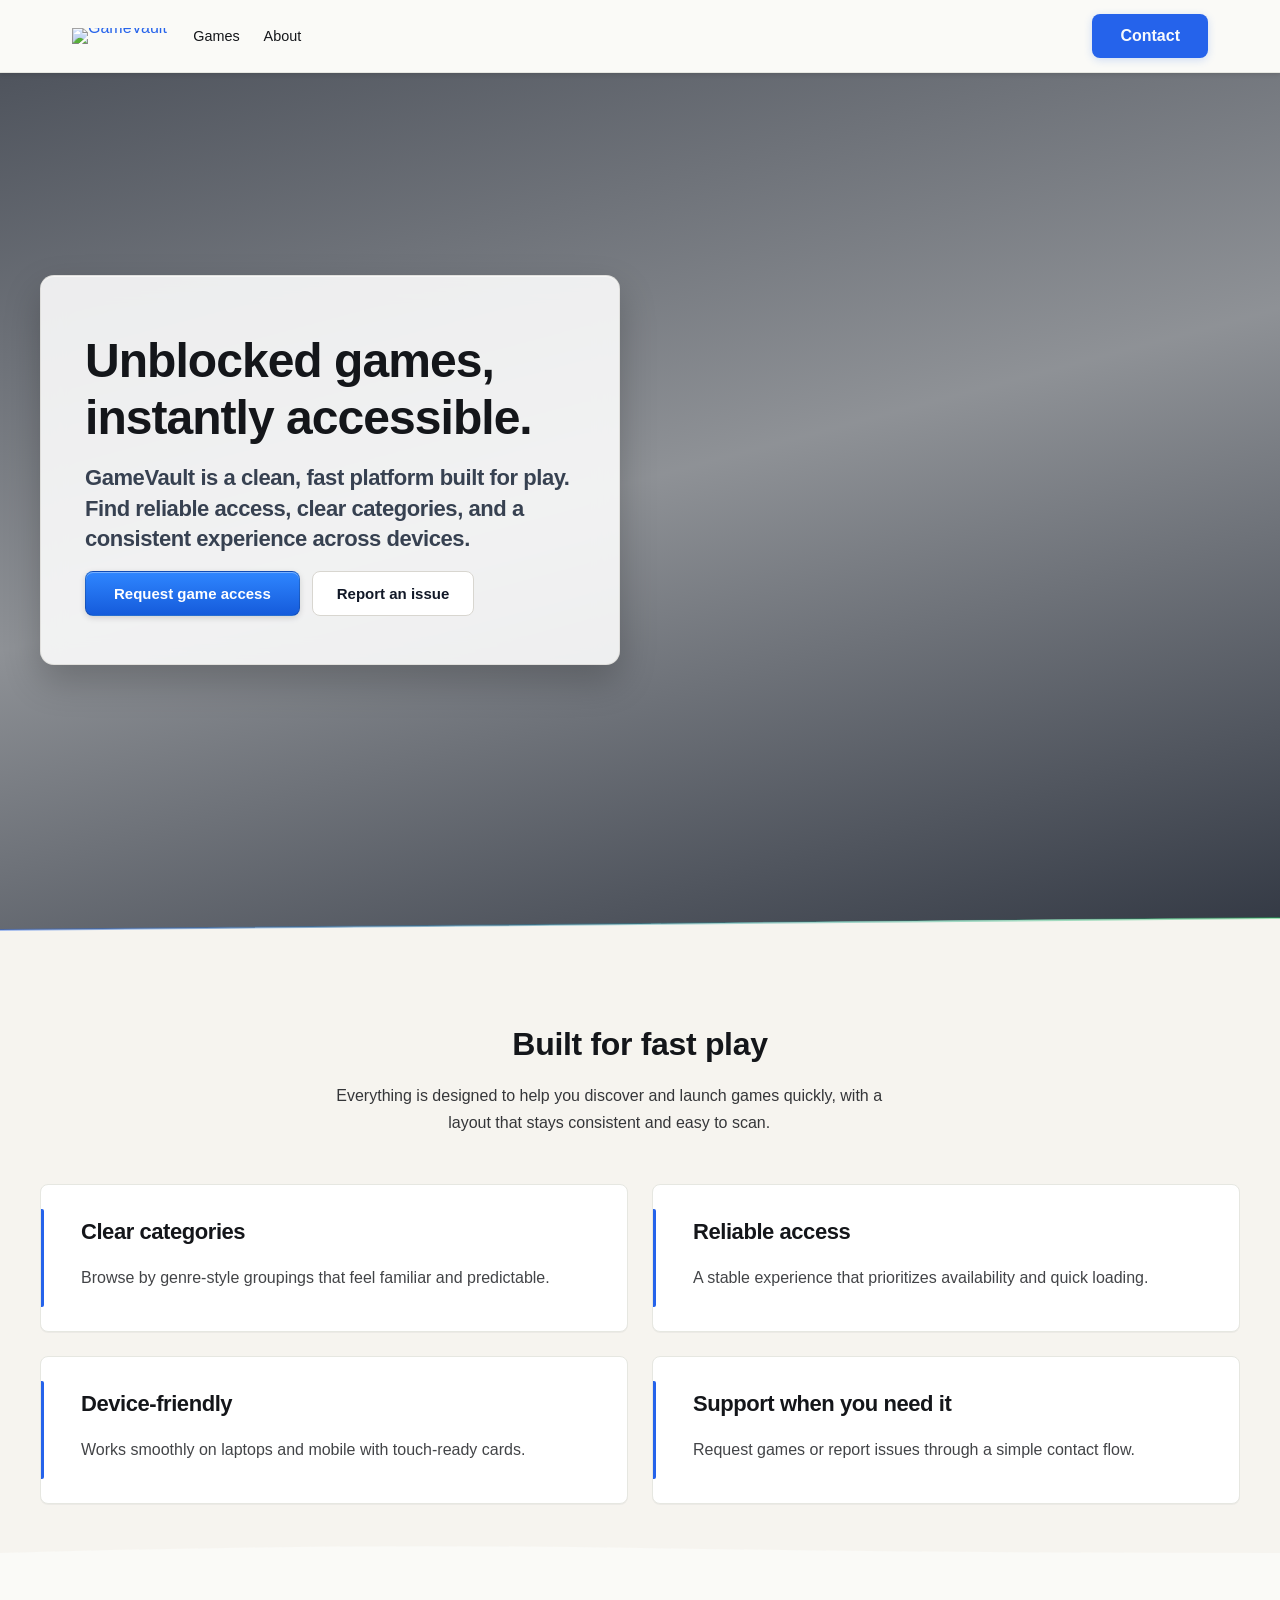
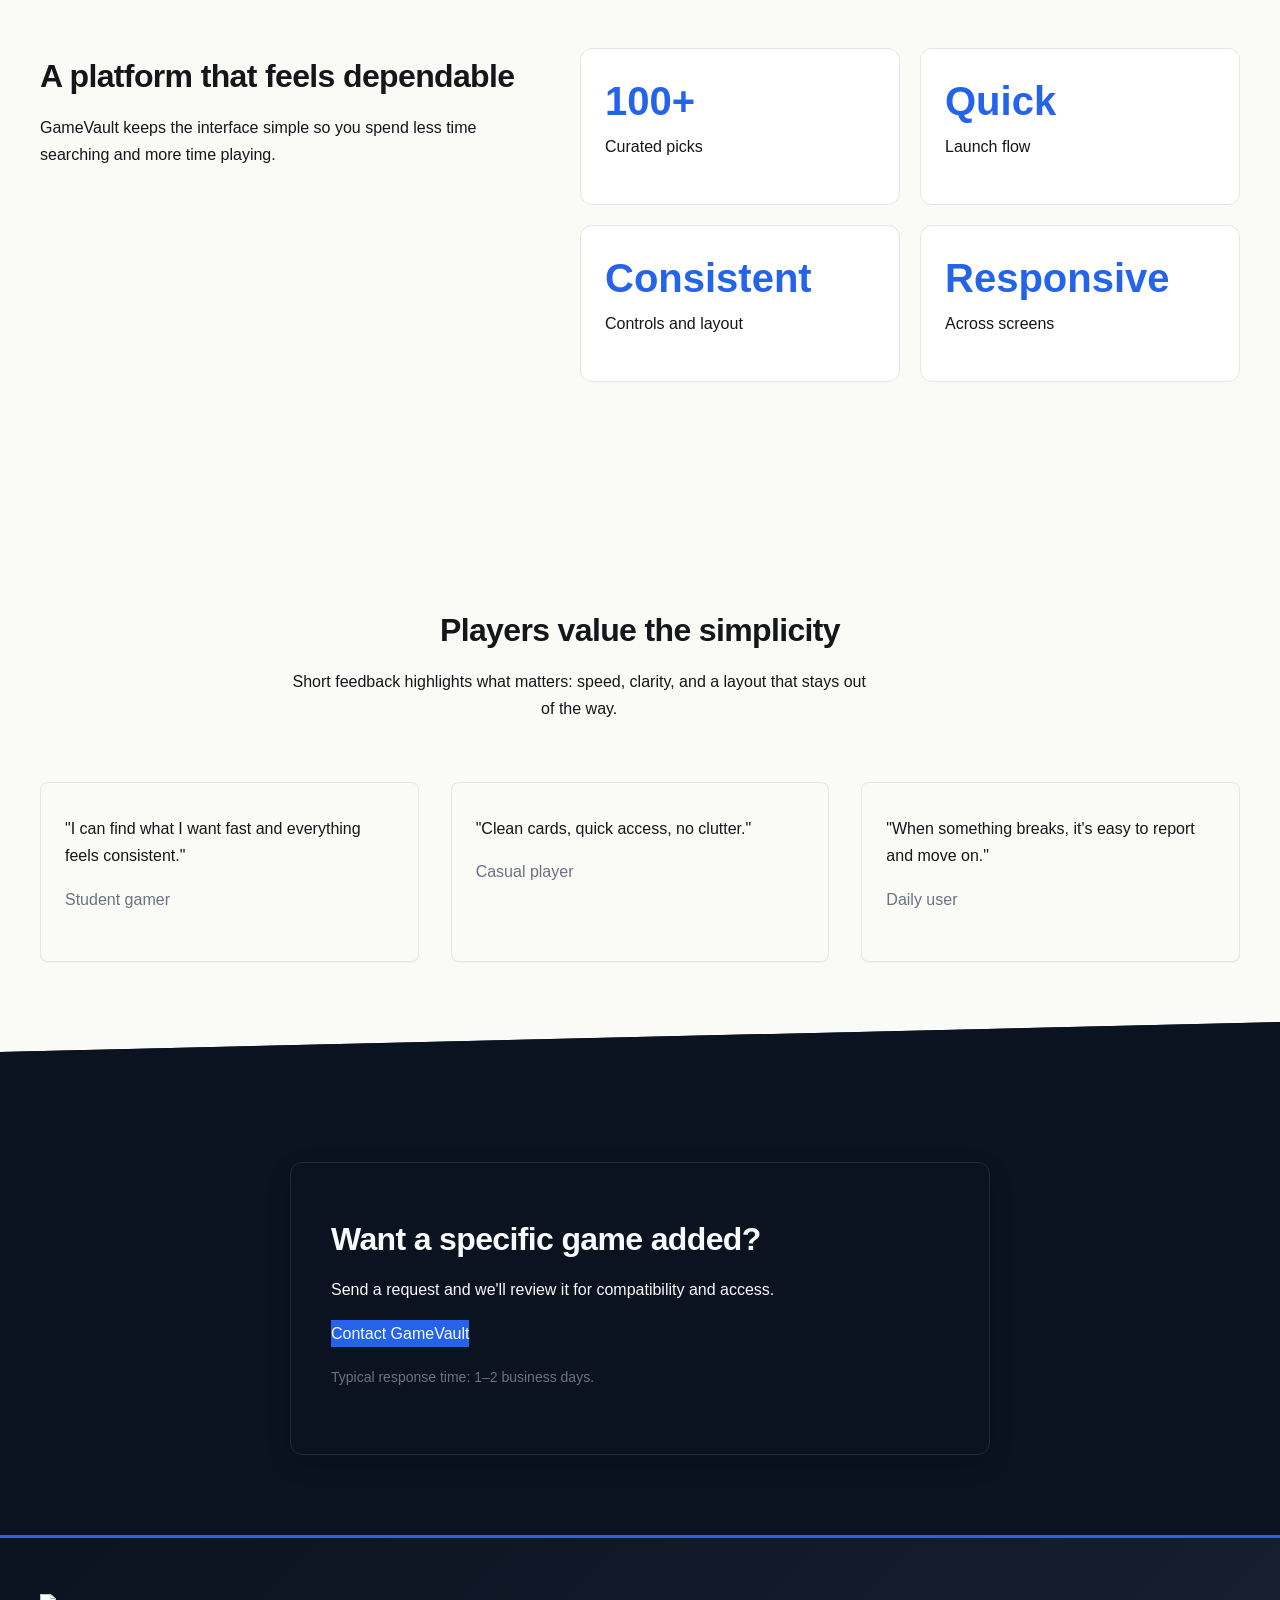
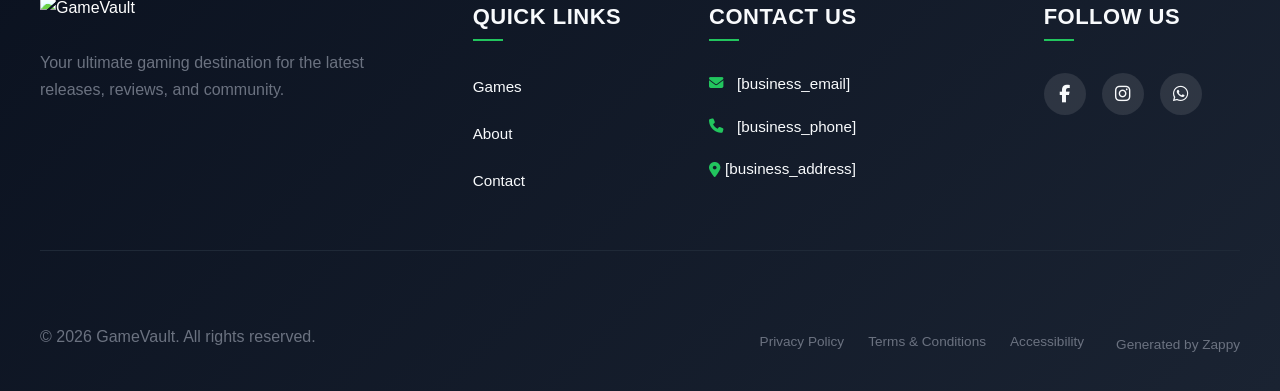
==== public/index.html @ 5659c23e "Background sync: Progressive GitHub Sync" ====
<!doctype html><html dir="ltr" lang="en"><head><meta charset="UTF-8"><meta content="width=device-width,initial-scale=1" name="viewport"><meta content="index, follow" name="robots"><title>Play Unblocked Games Instantly — GameVault</title><meta content="GameVault delivers free online games you can play anywhere, anytime. No restrictions, no downloads—just pure gaming entertainment at your fingertips." name="description"><meta content="unblocked games website, free online games, GameVault, online gaming platform, play games instantly" name="keywords"><link href="/assets/favicon.ico" rel="icon" type="image/x-icon"><link href="/assets/favicon-16x16.png" rel="icon" type="image/png" sizes="16x16"><link href="/assets/favicon-32x32.png" rel="icon" type="image/png" sizes="32x32"><link href="/assets/favicon-48x48.png" rel="icon" type="image/png" sizes="48x48"><link href="/assets/favicon-192x192.png" rel="icon" type="image/png" sizes="192x192"><link href="/assets/favicon-512x512.png" rel="icon" type="image/png" sizes="512x512"><link href="/assets/apple-touch-icon.png" rel="apple-touch-icon"><script>!function(){"use strict";var t="69342d5d-1fe4-4ef4-a650-7d16150453d5",e="https://api.zappy5.com/api/analytics/track",a=18e5,n=2592e6,o=!0,i=!0,r=!0;var s=function(){var e="zappy_visitor_"+t,a=null;try{if(a=localStorage.getItem(e)){var o=JSON.parse(a),i=Date.now();if(i-o.created<n)return o.lastSeen=i,localStorage.setItem(e,JSON.stringify(o)),o.id}}catch(t){console.warn("Zappy Analytics: LocalStorage not available")}var r="zv_"+Date.now()+"_"+Math.random().toString(36).substr(2,9);try{localStorage.setItem(e,JSON.stringify({id:r,created:Date.now(),lastSeen:Date.now()}))}catch(t){}return r}(),c=function(){var e="zappy_session_"+t,n=null;try{if(n=sessionStorage.getItem(e)){var o=JSON.parse(n),i=Date.now();if(i-o.timestamp<a)return o.timestamp=i,sessionStorage.setItem(e,JSON.stringify(o)),o.id}}catch(t){console.warn("Zappy Analytics: SessionStorage not available")}var r="zs_"+Date.now()+"_"+Math.random().toString(36).substr(2,9);try{sessionStorage.setItem(e,JSON.stringify({id:r,timestamp:Date.now()}))}catch(t){}return r}();function l(a,n){n=n||{};var o={website_id:t,event_type:a,page_path:window.location.pathname,referrer:document.referrer||"direct",visitor_id:s,session_id:c,metadata:n};if(navigator.sendBeacon){var i=new Blob([JSON.stringify(o)],{type:"application/json"});navigator.sendBeacon(e,i)}else fetch(e,{method:"POST",headers:{"Content-Type":"application/json"},body:JSON.stringify(o),keepalive:!0}).catch(function(t){console.warn("Zappy Analytics: Failed to track event",t)})}o&&l("pageview",{title:document.title,url:window.location.href}),i&&document.addEventListener("click",function(t){var e=t.target;if("BUTTON"===e.tagName||e.closest("button")){var a="BUTTON"===e.tagName?e:e.closest("button");l("click",{element:"button",text:a.textContent.trim().substring(0,100),id:a.id||null,class:a.className||null})}else if("A"===e.tagName||e.closest("a")){var n="A"===e.tagName?e:e.closest("a");l("navigation",{element:"link",text:n.textContent.trim().substring(0,100),href:n.href,external:n.hostname!==window.location.hostname})}},!0),r&&document.addEventListener("submit",function(t){var e=t.target;l("form_submit",{form_id:e.id||null,form_name:e.name||null,form_action:e.action||null,form_method:e.method||"GET"})},!0);var d=Date.now();window.addEventListener("beforeunload",function(){l("page_unload",{time_on_page:Math.floor((Date.now()-d)/1e3),page_path:window.location.pathname})}),window.zappyAnalytics={track:l,getVisitorId:function(){return s},getSessionId:function(){return c}}}()</script><meta content="Play Unblocked Games Instantly — GameVault" property="og:title"><meta content="GameVault delivers free online games you can play anywhere, anytime. No restrictions, no downloads—just pure gaming entertainment at your fingertips." property="og:description"><meta content="website" property="og:type"><meta content="en_US" property="og:locale"><meta content="summary_large_image" name="twitter:card"><meta content="Play Unblocked Games Instantly — GameVault" name="twitter:title"><meta content="GameVault delivers free online games you can play anywhere, anytime. No restrictions, no downloads—just pure gaming entertainment at your fingertips." name="twitter:description"><link href="https://cdnjs.cloudflare.com/ajax/libs/font-awesome/6.4.0/css/all.min.css" rel="stylesheet"><link href="/assets/favicon.ico" rel="icon" type="image/x-icon"><link href="/assets/favicon-16x16.png" rel="icon" type="image/png" sizes="16x16"><link href="/assets/favicon-32x32.png" rel="icon" type="image/png" sizes="32x32"><link href="/assets/favicon-48x48.png" rel="icon" type="image/png" sizes="48x48"><link href="/assets/favicon-192x192.png" rel="icon" type="image/png" sizes="192x192"><link href="/assets/favicon-512x512.png" rel="icon" type="image/png" sizes="512x512"><link href="/assets/apple-touch-icon.png" rel="apple-touch-icon"><link href="https://cdn.jsdelivr.net/npm/vanilla-cookieconsent@3/dist/cookieconsent.css" rel="stylesheet"><script src="https://cdn.jsdelivr.net/npm/vanilla-cookieconsent@3/dist/cookieconsent.umd.js"></script><script src="https://cdn.jsdelivr.net/gh/mickidum/acc_toolbar/acctoolbar/acctoolbar.min.js"></script><link href="/styles.css" rel="stylesheet"><style id="zappy-dropdown-submenu-styles">#navMenu li:has(.sub-menu),.nav-menu li:has(.sub-menu),.navbar li:has(.sub-menu),nav li:has(.sub-menu){position:relative}#navMenu .sub-menu,.nav-menu .sub-menu,.navbar .sub-menu,nav .sub-menu{display:block!important;position:absolute!important;top:100%;left:0;min-width:220px;background:#fff;border-radius:8px;box-shadow:0 8px 25px rgba(0,0,0,.15);padding:8px 0;opacity:0;visibility:hidden;transform:translateY(10px);transition:all .3s ease;z-index:1000;list-style:none;pointer-events:none}#navMenu li:hover>.sub-menu,.nav-menu li:hover>.sub-menu,.navbar li:hover>.sub-menu,nav li:hover>.sub-menu{opacity:1!important;visibility:visible!important;transform:translateY(0)!important;pointer-events:auto!important}.sub-menu li{list-style:none;margin:0;padding:0}.sub-menu a{display:block!important;padding:10px 16px!important;color:#333!important;font-weight:500;text-decoration:none;white-space:nowrap;transition:background-color .2s}.sub-menu a:hover{background-color:#f5f5f5}[dir=rtl] .nav-menu .sub-menu,[dir=rtl] .navbar .sub-menu,[dir=rtl] nav .sub-menu,html[lang=ar] .nav-menu .sub-menu,html[lang=ar] .navbar .sub-menu,html[lang=ar] nav .sub-menu,html[lang=he] .nav-menu .sub-menu,html[lang=he] .navbar .sub-menu,html[lang=he] nav .sub-menu{left:auto!important;right:0!important}.sub-menu:empty,.sub-menu:not(:has(li)),.sub-menu:not(:has(li:not(.zappy-hidden-menu-item))){display:none!important;opacity:0!important;visibility:hidden!important;pointer-events:none!important}li:has(.menu-group-title):hover>.sub-menu{opacity:1!important;visibility:visible!important;transform:translateY(0)!important;pointer-events:auto!important}#navMenu>li>.menu-group-title,.nav-menu>li>.menu-group-title{display:inline-block;padding:.5rem 1rem;cursor:default;user-select:none}@media (max-width:768px){#navMenu .sub-menu,.nav-menu .sub-menu,.navbar .sub-menu,nav .sub-menu{position:static!important;transform:none!important;box-shadow:none!important;background:0 0!important;max-height:0;overflow:hidden;opacity:0;visibility:hidden;transition:max-height .3s ease,opacity .3s ease;padding:0!important;border-radius:0!important}.sub-menu.mobile-expanded{max-height:500px!important;opacity:1!important;visibility:visible!important;padding:8px 0 8px 16px!important}[dir=rtl] .sub-menu.mobile-expanded,html[lang=he] .sub-menu.mobile-expanded{padding:8px 16px 8px 0!important}#navMenu li:hover>.sub-menu,.nav-menu li:hover>.sub-menu,.navbar li:hover>.sub-menu,nav li:hover>.sub-menu{opacity:0;visibility:hidden;pointer-events:none}#navMenu li>.sub-menu.mobile-expanded,.nav-menu li>.sub-menu.mobile-expanded,.navbar li>.sub-menu.mobile-expanded,nav li>.sub-menu.mobile-expanded{opacity:1!important;visibility:visible!important;pointer-events:auto!important}#navMenu li:has(.sub-menu),.nav-menu li:has(.sub-menu),.navbar li:has(.sub-menu),nav li:has(.sub-menu){display:flex!important;flex-wrap:wrap!important;align-items:center!important;position:relative!important;min-height:44px!important}#navMenu li:has(.sub-menu)>a,.nav-menu li:has(.sub-menu)>a,.navbar li:has(.sub-menu)>a,nav li:has(.sub-menu)>a{flex:1!important;min-width:0!important}#navMenu li:has(.sub-menu)>.menu-group-title,.nav-menu li:has(.sub-menu)>.menu-group-title,.navbar li:has(.sub-menu)>.menu-group-title,nav li:has(.sub-menu)>.menu-group-title{flex:1!important;min-width:0!important;padding:0!important;line-height:inherit!important}#navMenu li:has(.sub-menu)>.sub-menu,.nav-menu li:has(.sub-menu)>.sub-menu,.navbar li:has(.sub-menu)>.sub-menu,nav li:has(.sub-menu)>.sub-menu{flex-basis:100%!important;width:100%!important}#navMenu li:has(.sub-menu)>a [class*=arrow],#navMenu li:has(.sub-menu)>a [class*=chevron],.nav-menu li:has(.sub-menu)>a .fa-angle-down,.nav-menu li:has(.sub-menu)>a .fa-chevron-down,.nav-menu li:has(.sub-menu)>a [class*=arrow],.nav-menu li:has(.sub-menu)>a [class*=chevron],nav li:has(.sub-menu)>a [class*=arrow],nav li:has(.sub-menu)>a [class*=chevron]{display:none!important;visibility:hidden!important}.mobile-submenu-toggle{display:flex!important;align-items:center!important;justify-content:center!important;width:44px!important;height:auto!important;background:0 0!important;border:none!important;cursor:pointer!important;color:var(--text-dark)!important;position:static!important;flex-shrink:0!important;align-self:stretch!important;z-index:2!important;padding:0!important;margin:0!important}.mobile-submenu-toggle::after{content:''!important;width:0!important;height:0!important;border-left:6px solid transparent!important;border-right:6px solid transparent!important;border-top:7px solid currentColor!important;transition:transform .3s ease!important}.mobile-submenu-toggle.expanded::after{transform:rotate(180deg)!important}.sub-menu a{padding:10px 0!important;display:block!important;color:var(--text-dark)!important}.navbar .sub-menu li a,.zappy-products-dropdown .sub-menu a,nav.navbar .sub-menu li a{color:var(--text-dark)!important}}@media (min-width:769px){.mobile-submenu-toggle{display:none!important}}</style><style id="zappy-widget-visibility">#mic-access-tool-box,#mic-access-tool-general-button,#mic-init-access-tool #mic-access-tool-box,#mic-init-access-tool #mic-access-tool-general-button,#mic-init-access-tool .mic-access-tool-general-button,._access-icon,._access-menu,.mic-access-tool-box,.mic-access-tool-general-button,div[id*=mic-access-tool-box]{display:none!important;visibility:hidden!important;opacity:0!important;pointer-events:none!important}</style></head><body><nav class="navbar"><button aria-label="Menu" class="mobile-toggle" id="mobileToggle"><svg viewbox="0 0 24 24" fill="none" height="24" width="24" class="hamburger-icon"><path d="M3 12h18M3 6h18M3 18h18" stroke="currentColor" stroke-width="2" stroke-linecap="round"></path></svg><svg viewbox="0 0 24 24" fill="none" height="24" width="24" class="close-icon" style="display:none"><path d="M18 6L6 18M6 6l12 12" stroke="currentColor" stroke-width="2" stroke-linecap="round"></path></svg></button><button aria-label="Call" class="phone-header-btn"><svg viewbox="0 0 24 24" fill="currentColor" height="20" width="20"><path d="M22 16.92v3a2 2 0 0 1-2.18 2 19.79 19.79 0 0 1-8.63-3.07 19.5 19.5 0 0 1-6-6 19.79 19.79 0 0 1-3.07-8.67A2 2 0 0 1 4.11 2h3a2 2 0 0 1 2 1.72 12.84 12.84 0 0 0 .7 2.81 2 2 0 0 1-.45 2.11L8.09 9.91a16 16 0 0 0 6 6l1.27-1.27a2 2 0 0 1 2.11-.45 12.84 12.84 0 0 0 2.81.7A2 2 0 0 1 22 16.92z"></path></svg></button><div class="nav-container"><div class="nav-brand"><a href="/" class="logo-link"><img alt="GameVault" class="logo" src="/assets/gamevault-gaming-logo.webp"></a></div><ul class="nav-menu" id="navMenu"><li><a href="/games">Games</a></li><li><a href="/about">About</a></li></ul><div class="nav-cta-container"><a href="/contact" class="nav-cta-btn">Contact</a></div></div></nav><main><section class="home-hero-section" data-layout-spec="Home-Hero" data-hero-type="fullscreen-scrim"><img alt="GameVault unblocked games platform interface" class="hero-bg" src="/assets/site-home-hero-bg.webp" data-context="Dynamic gaming environment showing multiple gaming screens with vibrant blue and green lighting effects, modern gaming setup with controllers and keyboards visible, energetic atmosphere suggesting instant accessibility and unblocked gameplay, professional gaming platform aesthetic with clean interface elements visible in background" data-hero-bg="true" data-placeholder="home-hero-bg" data-preserve-bg="0" height="1080" width="1920"><div class="hero-scrim" aria-hidden="true"></div><div class="hero-content"><div class="hero-overlay-card"><h1>Unblocked games, instantly accessible.</h1><h3>GameVault is a clean, fast platform built for play. Find reliable access, clear categories, and a consistent experience across devices.</h3><div class="hero-cta-row"><a href="/contact" class="btn-primary">Request game access</a><a href="/contact" class="btn-secondary">Report an issue</a></div></div></div><div class="home-hero-divider-wrapper"><svg viewbox="0 0 1200 60" aria-hidden="true" data-no-icon-edit="true" preserveaspectratio="none" xmlns="http://www.w3.org/2000/svg"><defs><linearGradient id="divider-highlight" x1="0%" x2="100%" y1="0%" y2="0%"><stop offset="0%" style="stop-color:rgba(37,99,235,0.4);stop-opacity:1"></stop><stop offset="100%" style="stop-color:rgba(34,197,94,0.4);stop-opacity:1"></stop></linearGradient></defs><path d="M0,60 L0,30 Q300,28 600,24 T1200,18 L1200,60 Z" fill="#F6F4EF"></path><path d="M0,30 Q300,28 600,24 T1200,18" fill="#F6F4EF" stroke="url(#divider-highlight)" stroke-width="2"></path></svg></div></section><section class="home-benefits-section" data-layout-spec="Home-benefits"><div class="home-benefits-container"><div class="home-benefits-intro"><h2>Built for fast play</h2><p>Everything is designed to help you discover and launch games quickly, with a layout that stays consistent and easy to scan.</p></div><div class="home-benefits-grid"><article class="home-benefits-card"><div class="home-benefits-card-accent"></div><div class="home-benefits-card-content"><h3>Clear categories</h3><p>Browse by genre-style groupings that feel familiar and predictable.</p></div></article><article class="home-benefits-card"><div class="home-benefits-card-accent"></div><div class="home-benefits-card-content"><h3>Reliable access</h3><p>A stable experience that prioritizes availability and quick loading.</p></div></article><article class="home-benefits-card"><div class="home-benefits-card-accent"></div><div class="home-benefits-card-content"><h3>Device-friendly</h3><p>Works smoothly on laptops and mobile with touch-ready cards.</p></div></article><article class="home-benefits-card"><div class="home-benefits-card-accent"></div><div class="home-benefits-card-content"><h3>Support when you need it</h3><p>Request games or report issues through a simple contact flow.</p></div></article></div></div><div class="home-benefits-divider-wrapper"><svg viewbox="0 0 1200 40" aria-hidden="true" data-no-icon-edit="true" preserveaspectratio="none" xmlns="http://www.w3.org/2000/svg"><path d="M0,40 L0,25 Q300,15 600,20 T1200,25 L1200,40 Z" fill="var(--bg-light)"></path></svg></div></section><section class="home-stats-section" data-layout-spec="Home-stats"><div class="home-stats-container"><div class="home-stats-content-wrapper"><div class="home-stats-text-block"><h2>A platform that feels dependable</h2><p>GameVault keeps the interface simple so you spend less time searching and more time playing.</p></div><div class="home-stats-grid"><div class="home-stats-tile"><div class="home-stats-number">100+</div><p class="home-stats-descriptor">Curated picks</p></div><div class="home-stats-tile"><div class="home-stats-number">Quick</div><p class="home-stats-descriptor">Launch flow</p></div><div class="home-stats-tile"><div class="home-stats-number">Consistent</div><p class="home-stats-descriptor">Controls and layout</p></div><div class="home-stats-tile"><div class="home-stats-number">Responsive</div><p class="home-stats-descriptor">Across screens</p></div></div></div></div><div class="home-stats-divider-wrapper"><svg viewbox="0 0 1200 60" aria-hidden="true" data-no-icon-edit="true" preserveaspectratio="none" xmlns="http://www.w3.org/2000/svg"><path d="M0,60 L0,30 L150,30 L150,20 L300,20 L300,10 L450,10 L450,0 L600,0 L600,10 L750,10 L750,20 L900,20 L900,30 L1050,30 L1050,40 L1200,40 L1200,60 Z" fill="var(--bg-light)"></path></svg></div></section><section class="home-testimonials-section" data-layout-spec="Home-testimonials"><div class="home-testimonials-container"><div class="home-testimonials-intro"><h2>Players value the simplicity</h2><p>Short feedback highlights what matters: speed, clarity, and a layout that stays out of the way.</p></div><div class="home-testimonials-grid"><article class="home-testimonials-card"><p class="home-testimonials-quote">"I can find what I want fast and everything feels consistent."</p><p class="home-testimonials-attribution">Student gamer</p></article><article class="home-testimonials-card"><p class="home-testimonials-quote">"Clean cards, quick access, no clutter."</p><p class="home-testimonials-attribution">Casual player</p></article><article class="home-testimonials-card"><p class="home-testimonials-quote">"When something breaks, it's easy to report and move on."</p><p class="home-testimonials-attribution">Daily user</p></article></div></div><div class="home-testimonials-divider-wrapper"><svg viewbox="0 0 1200 60" aria-hidden="true" data-no-icon-edit="true" preserveaspectratio="none" xmlns="http://www.w3.org/2000/svg"><defs><linearGradient id="testimonials-fade" x1="0%" x2="0%" y1="0%" y2="100%"><stop offset="0%" style="stop-color:var(--bg-light);stop-opacity:1"></stop><stop offset="100%" style="stop-color:var(--bg-light);stop-opacity:0.4"></stop></linearGradient></defs><path d="M0,60 L0,30 L1200,0 L1200,60 Z" fill="var(--bg-dark)"></path><path d="M0,60 L0,30 L1200,0 L1200,60 Z" fill="var(--bg-dark)"></path></svg></div></section><section class="home-cta-section" data-layout-spec="Home-cta"><div class="home-cta-container"><div class="home-cta-panel"><h2>Want a specific game added?</h2><p>Send a request and we'll review it for compatibility and access.</p><a href="/contact" class="btn-primary home-cta-button">Contact GameVault</a><p class="home-cta-response-time"><small>Typical response time: 1–2 business days.</small></p></div></div></section></main><footer class="site-footer"><div class="footer-container"><div class="footer-top"><div class="footer-column footer-brand"><img alt="GameVault" class="logo" src="/assets/gamevault-gaming-logo.webp"><p class="footer-tagline">Your ultimate gaming destination for the latest releases, reviews, and community.</p></div><div class="footer-column footer-links"><h3 class="footer-heading">Quick Links</h3><ul class="footer-nav"><li><a href="/games">Games</a></li><li><a href="/about">About</a></li><li><a href="/contact">Contact</a></li></ul></div><div class="footer-column footer-contact"><h3 class="footer-heading">Contact Us</h3><ul class="contact-list"><li><i class="fas fa-envelope"></i><a href="mailto:[business_email]">[business_email]</a></li><li><i class="fas fa-phone"></i><a href="tel:[business_phone]">[business_phone]</a></li><li><a href="/"><i class="fas fa-map-marker-alt"></i><span>[business_address]</span></a></li></ul></div><div class="footer-column footer-social"><h3 class="footer-heading">Follow Us</h3><div class="social-links"><a href="[facebook_handle]" aria-label="Facebook"><i class="fab fa-facebook-f"></i></a><a href="[instagram_handle]" aria-label="Instagram"><i class="fab fa-instagram"></i></a><a href="[whatsapp_handle]" aria-label="WhatsApp"><i class="fab fa-whatsapp"></i></a></div></div></div><div class="footer-bottom"><div class="footer-bottom-left"><p class="copyright">© 2026 GameVault. All rights reserved.</p></div><div class="footer-bottom-right"><ul class="legal-links"><li><a href="/privacy">Privacy Policy</a></li><li><a href="/terms">Terms &amp; Conditions</a></li><li><a href="/accessibility">Accessibility</a></li></ul><a href="https://zappy5.com" class="zappy-attribution" target="_blank">Generated by Zappy</a></div></div></div></footer><a href="https://wa.me/[whatsapp_handle]" class="whatsapp-float" aria-label="WhatsApp"><i class="fab fa-whatsapp"></i></a><div data-integration="accessibility:toolbar"></div><script src="/script.js"></script><script id="zappy-mobile-submenu-script">!function(){function e(){if(window.innerWidth>768)return document.querySelectorAll(".mobile-submenu-toggle").forEach(function(e){e.remove()}),void document.querySelectorAll(".sub-menu.mobile-expanded").forEach(function(e){e.classList.remove("mobile-expanded")});document.querySelectorAll(".nav-menu li:has(.sub-menu), nav li:has(.sub-menu), .navbar li:has(.sub-menu), #navMenu li:has(.sub-menu)").forEach(function(e){if(!e.querySelector(".mobile-submenu-toggle")){var t=e.querySelector(".sub-menu"),n=e.querySelector(":scope > a");if(t&&n){var o=document.createElement("button");o.className="mobile-submenu-toggle",o.setAttribute("aria-label","Toggle submenu"),o.setAttribute("type","button"),n.insertAdjacentElement("afterend",o),o.addEventListener("click",function(e){e.preventDefault(),e.stopPropagation(),document.querySelectorAll(".sub-menu.mobile-expanded").forEach(function(e){if(e!==t){e.classList.remove("mobile-expanded");var n=e.parentElement.querySelector(".mobile-submenu-toggle");n&&n.classList.remove("expanded")}}),t.classList.toggle("mobile-expanded"),o.classList.toggle("expanded")})}}})}var t;"loading"===document.readyState?document.addEventListener("DOMContentLoaded",e):e(),window.addEventListener("resize",function(){clearTimeout(t),t=setTimeout(e,250)});var n=new MutationObserver(function(t){t.forEach(function(t){if("attributes"===t.type){var n=t.target;n.classList&&(n.classList.contains("active")||n.classList.contains("open"))&&setTimeout(e,100)}})});setTimeout(function(){document.querySelectorAll(".mobile-menu, .nav-menu, #navMenu, nav").forEach(function(e){n.observe(e,{attributes:!0,attributeFilter:["class","style"]})})},500)}()</script></body></html>
---- styles.css ----
/* Self-hosted fonts (Inter + Rubik for multi-language support) */

/* Inter font (English / LTR languages) */
@font-face {
  font-family: 'Inter';
  font-style: normal;
  font-weight: 400;
  font-display: swap;
  src: url('assets/fonts/Inter-Regular.woff2') format('woff2');
}

@font-face {
  font-family: 'Inter';
  font-style: normal;
  font-weight: 500;
  font-display: swap;
  src: url('assets/fonts/Inter-Medium.woff2') format('woff2');
}

@font-face {
  font-family: 'Inter';
  font-style: normal;
  font-weight: 600;
  font-display: swap;
  src: url('assets/fonts/Inter-SemiBold.woff2') format('woff2');
}

@font-face {
  font-family: 'Inter';
  font-style: normal;
  font-weight: 700;
  font-display: swap;
  src: url('assets/fonts/Inter-Bold.woff2') format('woff2');
}

/* Rubik font (Hebrew / RTL languages) */
@font-face {
  font-family: 'Rubik';
  font-style: normal;
  font-weight: 400;
  font-display: swap;
  src: url('assets/fonts/Rubik-Regular.woff2') format('woff2');
}

@font-face {
  font-family: 'Rubik';
  font-style: normal;
  font-weight: 500;
  font-display: swap;
  src: url('assets/fonts/Rubik-Medium.woff2') format('woff2');
}

@font-face {
  font-family: 'Rubik';
  font-style: normal;
  font-weight: 600;
  font-display: swap;
  src: url('assets/fonts/Rubik-SemiBold.woff2') format('woff2');
}

@font-face {
  font-family: 'Rubik';
  font-style: normal;
  font-weight: 700;
  font-display: swap;
  src: url('assets/fonts/Rubik-Bold.woff2') format('woff2');
}


/* Self-hosted fonts (Inter + Rubik for multi-language support) */

/* Inter font (English / LTR languages) */
@font-face {
  font-family: 'Inter';
  font-style: normal;
  font-weight: 400;
  font-display: swap;
  src: url('assets/fonts/Inter-Regular.woff2') format('woff2');
}

@font-face {
  font-family: 'Inter';
  font-style: normal;
  font-weight: 500;
  font-display: swap;
  src: url('assets/fonts/Inter-Medium.woff2') format('woff2');
}

@font-face {
  font-family: 'Inter';
  font-style: normal;
  font-weight: 600;
  font-display: swap;
  src: url('assets/fonts/Inter-SemiBold.woff2') format('woff2');
}

@font-face {
  font-family: 'Inter';
  font-style: normal;
  font-weight: 700;
  font-display: swap;
  src: url('assets/fonts/Inter-Bold.woff2') format('woff2');
}

/* Rubik font (Hebrew / RTL languages) */
@font-face {
  font-family: 'Rubik';
  font-style: normal;
  font-weight: 400;
  font-display: swap;
  src: url('assets/fonts/Rubik-Regular.woff2') format('woff2');
}

@font-face {
  font-family: 'Rubik';
  font-style: normal;
  font-weight: 500;
  font-display: swap;
  src: url('assets/fonts/Rubik-Medium.woff2') format('woff2');
}

@font-face {
  font-family: 'Rubik';
  font-style: normal;
  font-weight: 600;
  font-display: swap;
  src: url('assets/fonts/Rubik-SemiBold.woff2') format('woff2');
}

@font-face {
  font-family: 'Rubik';
  font-style: normal;
  font-weight: 700;
  font-display: swap;
  src: url('assets/fonts/Rubik-Bold.woff2') format('woff2');
}
:root {
  --primary: #2563EB;
  --secondary: #6B7280;
  --accent: #22C55E;
  --bg-light: #FAFAF7;
  --bg-dark: #0B1220;
  --text-dark: #14161A;
  --text-light: #F8FAFC;
  --text-muted: #6B7280;
  --border-light: #E6E7E1;
  --border-dark: #1F2937;
  --nav-bg: #FAFAF7;
  --nav-text: #14161A;
  --nav-text-hover: #2563EB;
  
  --gradient-primary: linear-gradient(180deg, #2F86FF 0%, #155BDB 100%);
  --gradient-goldShine: linear-gradient(90deg, rgba(255,255,255,0) 0%, rgba(255,255,255,0.55) 50%, rgba(255,255,255,0) 100%);
  --gradient-secondary: linear-gradient(180deg, #23D2FF 0%, #0096D6 100%);
  --gradient-goldAccent: linear-gradient(180deg, #FFE08A 0%, #FFB000 100%);
  --gradient-darkSection: linear-gradient(180deg, #0F172A 0%, #0B1220 100%);
  --gradient-overlayDark: linear-gradient(180deg, rgba(0,0,0,0.0) 0%, rgba(0,0,0,0.35) 100%);
  --gradient-lightSection: linear-gradient(180deg, #FFFFFF 0%, #F3F1EC 100%);
  --gradient-overlayLight: linear-gradient(180deg, rgba(255,255,255,0.75) 0%, rgba(255,255,255,0.9) 100%);
  
  --font-heading: Inter, ui-sans-serif, system-ui, -apple-system, Segoe UI, Roboto, Helvetica, Arial, sans-serif;
  --font-body: Inter, ui-sans-serif, system-ui, -apple-system, Segoe UI, Roboto, Helvetica, Arial, sans-serif;
}

* {
  margin: 0;
  padding: 0;
  box-sizing: border-box;
}

*::before,
*::after {
  box-sizing: border-box;
}

html {
  font-size: 16px !important;
  -webkit-font-smoothing: antialiased;
  -moz-osx-font-smoothing: grayscale;
  scroll-behavior: smooth;
}

body {
  font-family: 'Inter', sans-serif;
  font-size: 16px !important;
  line-height: 1.7 !important;
  color: var(--text-dark);
  background-color: var(--bg-light);
  direction: ltr;
}

h1, h2, h3, h4, h5, h6 {
  font-family: 'Inter', sans-serif;
  color: var(--text-dark);
  letter-spacing: -0.02em;
}

h1 {
  font-size: 48px !important;
  font-weight: 700 !important;
  line-height: 1.2 !important;
  margin-bottom: 1rem !important;
  margin-top: 0.5rem !important;
}

h2 {
  font-size: 32px !important;
  font-weight: 600 !important;
  line-height: 1.3 !important;
  margin-bottom: 1rem !important;
  margin-top: 0.5rem !important;
}

h3 {
  font-size: 22px !important;
  font-weight: 600 !important;
  line-height: 1.4 !important;
  margin-bottom: 1rem !important;
  margin-top: 0.5rem !important;
}

h4 {
  font-size: 18px;
  font-weight: 600;
  line-height: 1.5;
  margin-bottom: 0.75rem;
}

h5 {
  font-size: 16px;
  font-weight: 600;
  line-height: 1.5;
  margin-bottom: 0.5rem;
}

h6 {
  font-size: 14px;
  font-weight: 600;
  line-height: 1.5;
  margin-bottom: 0.5rem;
}

p {
  font-size: 16px !important;
  font-weight: 400 !important;
  line-height: 1.7 !important;
  margin-bottom: 1rem !important;
  max-width: 65ch;
}

small,
.small-text {
  font-size: 14px !important;
  font-weight: 400 !important;
  line-height: 1.6 !important;
}

a {
  color: var(--primary);
  text-decoration: none;
  transition: color 0.3s ease;
}

a:hover {
  color: #155BDB;
  text-decoration: underline;
}

ul, ol {
  margin-bottom: 1rem;
  padding-left: 1.5rem;
}

li {
  margin-bottom: 0.5rem;
  line-height: 1.7;
}

img {
  max-width: 100%;
  height: auto;
  display: block;
}

button {
  font-family: 'Inter', sans-serif;
  cursor: pointer;
  border: none;
  outline: none;
}

input,
textarea,
select {
  font-family: 'Inter', sans-serif;
  font-size: 16px;
}

.container {
  width: 100%;
  max-width: 1200px;
  margin: 0 auto;
  padding: 0 1.5rem;
}

.container-fluid {
  width: 100%;
  padding: 0 1.5rem;
}

.btn {
  display: inline-block;
  padding: 0.75rem 1.5rem;
  font-size: 16px;
  font-weight: 600;
  text-align: center;
  text-decoration: none;
  border-radius: 0.5rem;
  transition: all 0.3s ease;
  cursor: pointer;
  border: none;
  line-height: 1.5;
}

.btn-primary {
  background: var(--primary);
  color: var(--text-light);
}

.btn-primary:hover {
  background: #155BDB;
  color: var(--text-light);
  text-decoration: none;
  transform: translateY(-2px);
  box-shadow: 0 4px 12px rgba(37, 99, 235, 0.3);
}

.btn-secondary {
  background: var(--secondary);
  color: var(--text-light);
}

.btn-secondary:hover {
  background: #4B5563;
  color: var(--text-light);
  text-decoration: none;
  transform: translateY(-2px);
  box-shadow: 0 4px 12px rgba(107, 114, 128, 0.3);
}

.btn-accent {
  background: var(--accent);
  color: var(--text-light);
}

.btn-accent:hover {
  background: #16A34A;
  color: var(--text-light);
  text-decoration: none;
  transform: translateY(-2px);
  box-shadow: 0 4px 12px rgba(34, 197, 94, 0.3);
}

.btn-outline {
  background: transparent;
  color: var(--primary);
  border: 2px solid var(--primary);
}

.btn-outline:hover {
  background: var(--primary);
  color: var(--text-light);
  text-decoration: none;
}

.text-center {
  text-align: center;
}

.text-left {
  text-align: left;
}

.text-right {
  text-align: right;
}

.text-muted {
  color: var(--text-muted);
}

.bg-light {
  background-color: var(--bg-light);
}

.bg-dark {
  background-color: var(--bg-dark);
  color: var(--text-light);
}

.bg-dark h1,
.bg-dark h2,
.bg-dark h3,
.bg-dark h4,
.bg-dark h5,
.bg-dark h6 {
  color: var(--text-light);
}

.bg-dark p {
  color: var(--text-light);
}

.section {
  padding: 4rem 0;
}

.section-lg {
  padding: 6rem 0;
}

.whatsapp-float {
  position: fixed;
  bottom: 20px;
  right: 20px;
  width: 60px;
  height: 60px;
  background: #25D366;
  color: white;
  border-radius: 50%;
  display: flex;
  align-items: center;
  justify-content: center;
  font-size: 30px;
  z-index: 999;
  box-shadow: 0 4px 12px rgba(0,0,0,0.15);
  text-decoration: none;
  transition: transform 0.3s, box-shadow 0.3s;
}

.whatsapp-float:hover {
  transform: scale(1.1);
  box-shadow: 0 6px 20px rgba(0,0,0,0.2);
  color: white;
  text-decoration: none;
}

@media (max-width: 1024px) {
  h1 {
    font-size: 36px !important;
  }
  
  h2 {
    font-size: 28px !important;
  }
  
  h3 {
    font-size: 20px !important;
  }
  
  p {
    font-size: 15px !important;
  }
  
  .container {
    padding: 0 1.25rem;
  }
  
  .section {
    padding: 3rem 0;
  }
  
  .section-lg {
    padding: 4rem 0;
  }
}

@media (max-width: 768px) {
  h1 {
    font-size: 28px !important;
    margin-bottom: 1rem !important;
    margin-top: 0.5rem !important;
  }
  
  h2 {
    font-size: 22px !important;
    margin-bottom: 1rem !important;
    margin-top: 0.5rem !important;
  }
  
  h3 {
    font-size: 18px !important;
    margin-bottom: 1rem !important;
    margin-top: 0.5rem !important;
  }
  
  p {
    font-size: 14px !important;
  }
  
  .container {
    padding: 0 1rem;
  }
  
  .btn {
    padding: 0.625rem 1.25rem;
    font-size: 14px;
  }
  
  .section {
    padding: 2rem 0;
  }
  
  .section-lg {
    padding: 3rem 0;
  }
  
  .whatsapp-float {
    bottom: 15px;
    right: 15px;
    width: 50px;
    height: 50px;
    font-size: 24px;
  }
}

@media (min-width: 769px) {
  .whatsapp-float {
    display: none !important;
  }
}

@media (max-width: 480px) {
  .container {
    padding: 0 0.875rem;
  }
}

/* Navbar Styles */
:root {
  --nav-bg: #FAFAF7;
  --nav-text: #14161A;
  --nav-text-hover: #2563EB;
  --primary: #2563EB;
  --secondary: #6B7280;
  --accent: #22C55E;
  --bg-light: #FAFAF7;
  --bg-dark: #0B1220;
  --text-dark: #14161A;
  --text-light: #F8FAFC;
  --text-muted: #6B7280;
  --border-light: #E6E7E1;
  --border-dark: #1F2937;
}

.navbar {
  position: sticky;
  top: 0;
  width: 100%;
  background: var(--nav-bg);
  border-bottom: 1px solid var(--border-light);
  z-index: 1000;
  box-shadow: 0 2px 8px rgba(0, 0, 0, 0.05);
}

.nav-container {
  max-width: 1200px;
  margin: 0 auto;
  padding: 0 24px;
  display: flex;
  align-items: center;
  justify-content: space-between;
  height: 72px;
}

.nav-brand {
  display: flex;
  align-items: center;
}

.logo-link {
  display: flex;
  align-items: center;
  text-decoration: none;
}

.logo {
  max-height: 40px;
  height: auto;
  width: auto;
}

.nav-menu {
  display: flex;
  list-style: none;
  margin: 0;
  padding: 0;
  gap: 40px;
  align-items: center;
}

.nav-menu li {
  margin: 0;
}

.nav-menu a {
  text-decoration: none;
  color: var(--nav-text);
  font-weight: 500;
  font-size: 16px;
  transition: color 0.3s ease;
  position: relative;
}

.nav-menu a::after {
  content: '';
  position: absolute;
  bottom: -4px;
  left: 0;
  width: 0;
  height: 2px;
  background: var(--nav-text-hover);
  transition: width 0.3s ease;
}

.nav-menu a:hover {
  color: var(--nav-text-hover);
}

.nav-menu a:hover::after {
  width: 100%;
}

.nav-cta-container {
  margin-left: auto;
  display: flex;
  align-items: center;
}

.nav-cta-btn {
  background: var(--primary);
  color: var(--text-light);
  padding: 12px 28px;
  border-radius: 8px;
  text-decoration: none;
  font-weight: 600;
  font-size: 16px;
  transition: all 0.3s ease;
  box-shadow: 0 2px 8px rgba(37, 99, 235, 0.2);
}

.nav-cta-btn:hover {
  background: #1d4ed8;
  box-shadow: 0 4px 12px rgba(37, 99, 235, 0.3);
  transform: translateY(-1px);
}

.mobile-toggle,
.phone-header-btn {
  display: none;
  background: none;
  border: none;
  cursor: pointer;
  padding: 8px;
  color: var(--nav-text);
  transition: color 0.3s ease;
}

.mobile-toggle:hover,
.phone-header-btn:hover {
  color: var(--nav-text-hover);
}

@media (max-width: 768px) {
  .navbar {
    padding: 0 16px;
  }

  .nav-container {
    padding: 0;
    height: 64px;
  }

  .mobile-toggle,
  .phone-header-btn {
    display: flex;
    align-items: center;
    justify-content: center;
    position: absolute;
    top: 50%;
    transform: translateY(-50%);
    z-index: 1001;
  }

  .mobile-toggle {
    left: 16px;
  }

  .phone-header-btn {
    right: 16px;
  }

  .nav-brand {
    position: absolute;
    left: 50%;
    transform: translateX(-50%);
  }

  .logo {
    max-height: 32px;
  }

  .nav-menu {
    position: fixed;
    top: 64px;
    left: -100%;
    width: 100%;
    height: calc(100vh - 64px);
    background: var(--nav-bg);
    flex-direction: column;
    padding: 32px 24px;
    gap: 24px;
    transition: left 0.3s ease;
    overflow-y: auto;
    border-top: 1px solid var(--border-light);
  }

  .nav-menu.active {
    left: 0;
  }

  .nav-menu a {
    font-size: 18px;
    width: 100%;
    display: block;
    padding: 12px 0;
  }

  .nav-cta-container {
    margin-left: 0;
    width: 100%;
    position: fixed;
    bottom: 0;
    left: -100%;
    padding: 24px;
    background: var(--nav-bg);
    border-top: 1px solid var(--border-light);
    transition: left 0.3s ease;
  }

  .nav-menu.active ~ .nav-cta-container {
    left: 0;
  }

  .nav-cta-btn {
    width: 100%;
    text-align: center;
    display: block;
    padding: 16px;
  }
}
:root {
  --nav-bg: #FAFAF7;
  --nav-text: #14161A;
  --nav-text-hover: #2563EB;
  --primary: #2563EB;
  --secondary: #6B7280;
  --accent: #22C55E;
  --bg-light: #FAFAF7;
  --bg-dark: #0B1220;
  --text-dark: #14161A;
  --text-light: #F8FAFC;
  --text-muted: #6B7280;
  --border-light: #E6E7E1;
  --border-dark: #1F2937;
}

.navbar {
  position: sticky;
  top: 0;
  width: 100%;
  background: var(--nav-bg);
  border-bottom: 1px solid var(--border-light);
  z-index: 1000;
  box-shadow: 0 2px 8px rgba(0, 0, 0, 0.05);
}

.nav-container {
  max-width: 1200px;
  margin: 0 auto;
  padding: 0 24px;
  display: flex;
  align-items: center;
  justify-content: space-between;
  height: 72px;
}

.nav-brand {
  display: flex;
  align-items: center;
}

.logo-link {
  display: flex;
  align-items: center;
  text-decoration: none;
}

.logo {
  max-height: 40px;
  height: auto;
  width: auto;
}

.nav-menu {
  display: flex;
  list-style: none;
  margin: 0;
  padding: 0;
  gap: 40px;
  align-items: center;
}

.nav-menu li {
  margin: 0;
}

.nav-menu a {
  text-decoration: none;
  color: var(--nav-text);
  font-weight: 500;
  font-size: 16px;
  transition: color 0.3s ease;
  position: relative;
}

.nav-menu a::after {
  content: '';
  position: absolute;
  bottom: -4px;
  left: 0;
  width: 0;
  height: 2px;
  background: var(--nav-text-hover);
  transition: width 0.3s ease;
}

.nav-menu a:hover {
  color: var(--nav-text-hover);
}

.nav-menu a:hover::after {
  width: 100%;
}

.nav-cta-container {
  margin-left: auto;
  display: flex;
  align-items: center;
}

.nav-cta-btn {
  background: var(--primary);
  color: var(--text-light);
  padding: 12px 28px;
  border-radius: 8px;
  text-decoration: none;
  font-weight: 600;
  font-size: 16px;
  transition: all 0.3s ease;
  box-shadow: 0 2px 8px rgba(37, 99, 235, 0.2);
}

.nav-cta-btn:hover {
  background: #1d4ed8;
  box-shadow: 0 4px 12px rgba(37, 99, 235, 0.3);
  transform: translateY(-1px);
}

.mobile-toggle,
.phone-header-btn {
  display: none;
  background: none;
  border: none;
  cursor: pointer;
  padding: 8px;
  color: var(--nav-text);
  transition: color 0.3s ease;
}

.mobile-toggle:hover,
.phone-header-btn:hover {
  color: var(--nav-text-hover);
}

@media (max-width: 768px) {
  .navbar {
    padding: 0 16px;
  }

  .nav-container {
    padding: 0;
    height: 64px;
  }

  .mobile-toggle,
  .phone-header-btn {
    display: flex;
    align-items: center;
    justify-content: center;
    position: absolute;
    top: 50%;
    transform: translateY(-50%);
    z-index: 1001;
  }

  .mobile-toggle {
    left: 16px;
  }

  .phone-header-btn {
    right: 16px;
  }

  .nav-brand {
    position: absolute;
    left: 50%;
    transform: translateX(-50%);
  }

  .logo {
    max-height: 32px;
  }

  .nav-menu {
    position: fixed;
    top: 64px;
    left: -100%;
    width: 100%;
    height: calc(100vh - 64px);
    background: var(--nav-bg);
    flex-direction: column;
    padding: 32px 24px;
    gap: 24px;
    transition: left 0.3s ease;
    overflow-y: auto;
    border-top: 1px solid var(--border-light);
  }

  .nav-menu.active {
    left: 0;
  }

  .nav-menu a {
    font-size: 18px;
    width: 100%;
    display: block;
    padding: 12px 0;
  }

  .nav-cta-container {
    margin-left: 0;
    width: 100%;
    position: fixed;
    bottom: 0;
    left: -100%;
    padding: 24px;
    background: var(--nav-bg);
    border-top: 1px solid var(--border-light);
    transition: left 0.3s ease;
  }

  .nav-menu.active ~ .nav-cta-container {
    left: 0;
  }

  .nav-cta-btn {
    width: 100%;
    text-align: center;
    display: block;
    padding: 16px;
  }
}


/* ============================================
   NAVBAR LAYOUT - POST-GENERATION FIXES
   Structural layout only - colors from Claude
   ============================================ */

/* Base navbar styles - structural only, colors from AI */
.navbar {
  position: sticky;
  top: 0;
  width: 100%;
  z-index: 1000;
  /* Background color is set by Claude's CSS - don't override */
  box-shadow: 0 2px 4px rgba(0,0,0,0.1);
}

/* ============================================
   DESKTOP LAYOUT (>768px)
   ============================================ */

/* Nav container - constrains max width and provides padding */
.nav-container {
  display: flex;
  align-items: center;
  gap: 1rem;
  position: relative;
  max-width: 1400px;
  margin: 0 auto;
  padding: 1rem 2rem;
  width: 100%;
  box-sizing: border-box;
  min-height: 70px;
}

/* Logo styling */
.logo {
  max-height: 40px;
  max-width: 160px !important;
  height: auto;
  width: auto;
  display: block;
  object-fit: contain;
  transition: opacity 0.3s ease;
}

.logo:hover {
  opacity: 0.8;
}

.logo-link {
  display: inline-flex;
  align-items: center;
  text-decoration: none;
  line-height: 0;
}

.logo-link:focus {
  outline: none;
}

/* Nav brand container */
.nav-brand {
  display: flex;
  align-items: center;
  flex-shrink: 0;
  margin: 0;
}

/* Navigation menu - positioned adjacent to logo */
.nav-menu {
  display: flex;
  list-style: none;
  gap: 0.2rem;
  margin: 0;
  padding: 0;
  align-items: center;
  flex-wrap: nowrap;
  flex: 1;
  min-width: 0;
}

.nav-menu li {
  margin: 0;
  padding: 0;
}

.nav-menu > li > a,
.nav-menu > .nav-item > a {
  text-decoration: none;
  transition: color 0.3s ease;
  font-weight: 500;
  font-size: 0.9rem;
  padding: 0.5rem 0.65rem;
  white-space: nowrap;
  color: var(--nav-text, var(--text-dark)) !important;
}

.nav-menu > li > a:hover,
.nav-menu > .nav-item > a:hover {
  color: var(--nav-text-hover, var(--secondary)) !important;
}

/* CTA Container - pushed to end of navbar */
.nav-cta-container {
  margin-left: auto;
  display: flex;
  align-items: center;
  align-self: center;
  height: auto;
  max-height: none;
  padding-top: 0;
  padding-bottom: 0;
}

.nav-cta-item {
  list-style: none;
  margin: 0;
  padding: 0;
}

/* CTA button - prevent stretching to fill navbar height.
   AI CSS provides colors/gradients/etc - we only constrain sizing.
   display: inline-flex + max-height: 44px keeps it as a compact pill. */
.nav-cta-btn {
  display: inline-flex;
  align-items: center;
  align-self: center;
  height: auto;
  max-height: 44px;
  padding-top: 0.5rem;
  padding-bottom: 0.5rem;
  white-space: nowrap;
  box-sizing: border-box;
  overflow: hidden;
}

/* ============================================
   LTR DESKTOP LAYOUT (English, Spanish, French)
   ============================================ */
html[dir="ltr"] .nav-container,
html[lang="en"] .nav-container,
html[lang="es"] .nav-container,
html[lang="fr"] .nav-container {
  justify-content: flex-start;
}

html[dir="ltr"] .nav-menu,
html[lang="en"] .nav-menu,
html[lang="es"] .nav-menu,
html[lang="fr"] .nav-menu {
  margin-left: 0;
  margin-right: 0;
}

html[dir="ltr"] .nav-cta-container,
html[lang="en"] .nav-cta-container,
html[lang="es"] .nav-cta-container,
html[lang="fr"] .nav-cta-container {
  margin-left: auto;
  margin-right: 0;
}

/* ============================================
   RTL DESKTOP LAYOUT (Hebrew, Arabic)
   ============================================ */
html[dir="rtl"] .nav-container,
html[lang="he"] .nav-container,
html[lang="ar"] .nav-container {
  flex-direction: row-reverse;
  justify-content: space-between;
}

/* CTA on the left in RTL */
html[dir="rtl"] .nav-cta-container,
html[lang="he"] .nav-cta-container,
html[lang="ar"] .nav-cta-container {
  order: -1;
  margin: 0;
}

/* Wrapper groups menu and logo together on the right */
html[dir="rtl"] .nav-right-group,
html[lang="he"] .nav-right-group,
html[lang="ar"] .nav-right-group {
  display: flex;
  align-items: center;
  gap: 1rem;
  order: 1;
  flex: 1;
  min-width: 0;
  flex-direction: row-reverse;
}

/* Within wrapper: Logo on far right, menu to its left */
html[dir="rtl"] .nav-right-group .nav-brand,
html[lang="he"] .nav-right-group .nav-brand,
html[lang="ar"] .nav-right-group .nav-brand {
  order: 2;
}

html[dir="rtl"] .nav-right-group .nav-menu,
html[lang="he"] .nav-right-group .nav-menu,
html[lang="ar"] .nav-right-group .nav-menu {
  order: 1;
}

/* ============================================
   DROPDOWN MENUS (Desktop)
   ============================================ */
.nav-dropdown {
  position: relative;
}

.dropdown-toggle {
  background: none;
  border: none;
  cursor: pointer;
  font-family: 'Inter', sans-serif;
  font-size: 0.9rem;
  font-weight: 500;
  display: inline-flex;
  align-items: center;
  gap: 4px;
  padding: 0.5rem 0.65rem;
  color: var(--nav-text, var(--text-dark)) !important;
  transition: color 0.3s ease;
  white-space: nowrap;
}

.dropdown-toggle:hover {
  color: var(--nav-text-hover, var(--secondary)) !important;
}

.dropdown-arrow {
  width: 10px;
  height: 10px;
  flex-shrink: 0;
  transition: transform 0.2s ease;
}

.nav-dropdown:hover .dropdown-arrow,
.nav-dropdown.open .dropdown-arrow {
  transform: rotate(180deg);
}

.nav-dropdown {
  overflow: visible !important;
}

.dropdown-menu {
  display: none;
  position: absolute;
  top: calc(100% + 8px);
  min-width: 220px;
  background: var(--bg-light, #ffffff);
  box-shadow: 0 8px 24px rgba(0,0,0,0.15);
  border-radius: 8px;
  padding: 8px 0;
  z-index: 100001;
  list-style: none;
  margin: 0;
}

html[dir="rtl"] .dropdown-menu,
html[lang="he"] .dropdown-menu,
html[lang="ar"] .dropdown-menu {
  right: 0;
  left: auto;
}

html[dir="ltr"] .dropdown-menu,
html:not([dir="rtl"]):not([lang="he"]):not([lang="ar"]) .dropdown-menu {
  left: 0;
  right: auto;
}

@media (min-width: 769px) {
  .nav-dropdown:hover > .dropdown-menu {
    display: block;
  }
}

.dropdown-menu li {
  margin: 0;
  padding: 0;
}

.dropdown-menu li a {
  display: block;
  padding: 10px 20px;
  text-decoration: none;
  white-space: nowrap;
  font-weight: 400;
  font-size: 0.9em;
  color: var(--text-dark, #1a1a1a) !important;
  transition: background 0.2s ease, color 0.2s ease;
}

.dropdown-menu li a:hover {
  background: rgba(128,128,128,0.1);
  color: var(--nav-text-hover, var(--accent, var(--primary))) !important;
}

/* Desktop: Hide mobile-only elements */
@media (min-width: 769px) {
  .mobile-toggle,
  .phone-header-btn {
    display: none !important;
  }
  
  /* Hide Contact in nav-menu on desktop (it shows in CTA container instead) */
  .nav-menu .mobile-contact-link {
    display: none !important;
  }
  
  /* When .nav-right-group wrapper is absent, the nav-container has 3 direct
     children (brand, menu, CTA) with space-between. flex:1 makes the menu
     fill the gap, and justify-content:flex-start pushes items toward the
     logo side instead of centering them in the available space. */
  .nav-menu {
    flex: 1 !important;
    justify-content: flex-start !important;
  }
}

/* ============================================
   MOBILE RESPONSIVE (≤768px)
   ============================================ */
@media (max-width: 768px) {
  /* Reset nav-container for mobile */
  /* CRITICAL: Reset position properties to prevent conflict with AI-generated mobile CSS */
  /* Some AI generations set .nav-container to position:fixed for slide-out menus, */
  /* position:relative is needed so .nav-brand (position:absolute) centers within it */
  .nav-container {
    padding: 0.75rem 1rem;
    gap: 0;
    justify-content: center !important;
    position: relative !important;
    top: auto !important;
    right: auto !important;
    left: auto !important;
    height: auto !important;
    min-height: 70px !important; /* Ensure height for absolutely positioned mobile buttons */
    width: 100% !important;
  }
  
  /* Show mobile elements - positioned as direct children of navbar */
  .mobile-toggle {
    position: absolute;
    top: 50%;
    transform: translateY(-50%);
    left: 12px; /* LTR default - hamburger on left */
    right: auto;
    display: flex !important;
    align-items: center;
    justify-content: center;
    background: none;
    border: none;
    cursor: pointer;
    padding: 6px;
    z-index: 1001;
    width: 36px !important;
    height: 36px !important;
    color: var(--nav-text, var(--text-dark)) !important;
  }
  
  .phone-header-btn {
    position: absolute;
    top: 50%;
    transform: translateY(-50%);
    right: 12px; /* LTR default - phone on right */
    left: auto;
    display: flex !important;
    align-items: center;
    justify-content: center;
    background: none;
    border: none;
    cursor: pointer;
    padding: 6px;
    z-index: 1001;
    width: 36px !important;
    height: 36px !important;
    color: var(--nav-text, var(--text-dark)) !important;
  }
  
  /* Ensure logo-link is centered */
  .logo-link, .nav-brand a {
    display: flex !important;
    justify-content: center !important;
    margin: 0 auto !important;
  }
  
  .mobile-toggle svg,
  .phone-header-btn svg {
    width: 24px !important;
    height: 24px !important;
    color: inherit !important;
    fill: none !important;
    stroke: currentColor !important;
    stroke-width: 2 !important;
    transition: opacity 0.3s ease;
  }
  
  .mobile-toggle svg path,
  .phone-header-btn svg path {
    stroke: currentColor !important;
  }
  
  .mobile-toggle img,
  .phone-header-btn img {
    width: 24px !important;
    height: 24px !important;
    /* Filter removed - preserve original image colors */
    /* ColorContrastService will handle contrast adjustments */
  }
  
  .mobile-toggle:hover svg,
  .phone-header-btn:hover svg {
    opacity: 0.8;
  }
  
  /* Remove default button styles */
  .mobile-toggle:focus,
  .mobile-toggle:active,
  .phone-header-btn:focus,
  .phone-header-btn:active {
    outline: none;
    border: none;
    box-shadow: none;
  }
  
  /* Center logo on mobile - applies to both LTR and RTL */
  /* RTL selectors added for higher specificity to override desktop RTL rules */
  /* IMPORTANT: Do NOT use margin shorthand (margin: 0 auto) — it resets margin-top
     which breaks AI centering hacks (top:50% + margin-top:-Npx).
     Use explicit left/right + transform for robust vertical centering. */
  .nav-brand,
  html[dir="rtl"] .nav-brand,
  html[lang="he"] .nav-brand,
  html[lang="ar"] .nav-brand,
  html[dir="rtl"] .nav-right-group .nav-brand,
  html[lang="he"] .nav-right-group .nav-brand,
  html[lang="ar"] .nav-right-group .nav-brand {
    position: absolute !important;
    left: 50% !important;
    top: 50% !important;
    transform: translate(-50%, -50%) !important;
    margin: 0 !important;
    text-align: center;
    order: 0 !important;
  }
  
  /* Logo responsive sizing - constrained to 110px to leave room for icon groups */
  .logo {
    max-height: 35px !important;
    max-width: 110px !important;
  }
  
  /* Hide RTL wrapper on mobile */
  .nav-right-group {
    display: contents !important;
  }
  
  /* Hide CTA container on mobile - Contact will be in hamburger menu */
  .nav-cta-container {
    display: none !important;
  }
  
  /* Mobile menu - hidden by default */
  /* CRITICAL: flex-direction: column must have !important to override any desktop rules */
  .nav-menu {
    position: fixed;
    top: 70px;
    width: 50%;
    max-width: 300px;
    /* Background inherits from navbar or Claude's CSS - don't override */
    flex-direction: column !important;
    gap: 0;
    padding: 20px 0;
    box-shadow: 0 4px 12px rgba(0,0,0,0.15);
    display: none;
    z-index: 999;
    margin: 0 !important;
    /* Align menu items to top, not center */
    align-items: stretch !important;
    justify-content: flex-start !important;
  }
  
  .nav-menu.active {
    display: flex !important;
    flex-direction: column !important;
  }
  
  .nav-menu li {
    width: 100%;
  }
  
  /* Show mobile-contact-link in hamburger menu */
  .nav-menu .mobile-contact-link {
    display: block !important;
  }
  
  /* LTR mobile menu text alignment - left aligned */
  html[dir="ltr"] .nav-menu a,
  html:not([dir="rtl"]):not([lang="he"]):not([lang="ar"]) .nav-menu a {
    text-align: left !important;
  }
  
  .nav-menu a {
    display: block;
    padding: 15px 30px;
    width: 100%;
    font-weight: 500;
  }
  
  /* Mobile dropdown menus */
  .nav-dropdown {
    position: static;
  }
  
  .dropdown-toggle {
    display: flex;
    width: 100%;
    padding: 15px 30px;
    font-weight: 500;
    justify-content: space-between;
  }
  
  .dropdown-menu {
    position: static !important;
    box-shadow: none !important;
    border-radius: 0 !important;
    padding: 0 !important;
    background: rgba(128,128,128,0.06) !important;
    min-width: auto !important;
    max-height: 0 !important;
    overflow: hidden !important;
    opacity: 1 !important;
    visibility: visible !important;
    transform: none !important;
    transition: max-height 0.3s ease !important;
  }
  
  .nav-dropdown .dropdown-menu {
    display: block;
    max-height: 0 !important;
    overflow: hidden !important;
  }
  
  .nav-dropdown.open > .dropdown-menu {
    display: block !important;
    max-height: 500px !important;
    overflow: visible !important;
    padding: 0.5rem 0 !important;
  }
  
  .dropdown-menu li a {
    padding: 12px 30px 12px 50px !important;
    font-size: 0.9em;
  }
  
  html[dir="rtl"] .dropdown-menu li a,
  html[lang="he"] .dropdown-menu li a,
  html[lang="ar"] .dropdown-menu li a {
    padding: 12px 50px 12px 30px !important;
  }

  /* Mobile submenu links: use nav panel text color instead of desktop submenu color.
     Desktop submenu uses light bg + dark text, but mobile submenu is inline (transparent)
     within the nav panel which may be dark. Cannot use 'inherit' because the container
     chain (.sub-menu, li) has dark color — only nav <a> tags get light color explicitly. */
  .navbar .sub-menu li a,
  nav.navbar .sub-menu li a,
  .nav-menu .sub-menu a,
  .zappy-products-dropdown .sub-menu a,
  .sub-menu a {
    color: var(--nav-text, var(--text-dark)) !important;
  }
  .mobile-submenu-toggle {
    color: var(--nav-text, var(--text-dark)) !important;
  }

  /* Force sub-menu hidden by default on mobile */
  .navbar .zappy-products-dropdown .sub-menu,
  .navbar .zappy-products-dropdown > .sub-menu {
    display: none !important;
    position: static !important;
    max-height: 0 !important;
    overflow: hidden !important;
     !important;
    visibility: hidden !important;
    pointer-events: none !important;
    box-shadow: none !important;
    border: none !important;
    padding: 0 !important;
    transform: none !important;
  }
  /* Disable hover-triggered dropdowns on mobile — only open via click (.open class) */
  .navbar .zappy-products-dropdown:hover .sub-menu,
  .navbar .zappy-products-dropdown:hover > .sub-menu,
  .navbar .zappy-products-dropdown:focus-within .sub-menu,
  .navbar .zappy-products-dropdown:focus-within > .sub-menu,
  .navbar .menu-item-has-children:hover > .sub-menu,
  .navbar .nav-dropdown:hover > .dropdown-menu {
    display: none !important;
     !important;
    visibility: hidden !important;
    max-height: 0 !important;
    pointer-events: none !important;
  }
  .navbar .zappy-products-dropdown.open .sub-menu,
  .navbar .zappy-products-dropdown.open > .sub-menu,
  .navbar .zappy-products-dropdown .sub-menu.mobile-expanded,
  .navbar .zappy-products-dropdown > .sub-menu.mobile-expanded,
  .navbar .menu-item-has-children.open > .sub-menu,
  .navbar .menu-item-has-children > .sub-menu.mobile-expanded,
  .navbar .nav-dropdown.open > .dropdown-menu {
    display: block !important;
    opacity: 1 !important;
    visibility: visible !important;
    max-height: 500px !important;
    pointer-events: auto !important;
    position: static !important;
    overflow: visible !important;
    padding: 0.5rem 0 !important;
  }

  /* Prevent hero image fade gradient from bleeding over headline text below */
  /* The .image-fade-gradient has bottom: -30px which extends below parent; */
  /* on mobile stacked layout this overlaps the h1 text */
  .hero-image-column {
    overflow: hidden !important;
  }
  .image-fade-gradient {
    bottom: 0 !important;
  }
}

/* ============================================
   LTR POSITIONING (English, Spanish, French, etc.)
   For LTR mobile: hamburger on LEFT, phone on RIGHT
   Uses !important to override any inline styles
   ============================================ */
@media (max-width: 768px) {
  html[dir="ltr"] .mobile-toggle,
  html:not([dir="rtl"]):not([lang="he"]):not([lang="ar"]) .mobile-toggle {
    left: 12px !important;
    right: auto !important;
  }
  
  html[dir="ltr"] .phone-header-btn,
  html:not([dir="rtl"]):not([lang="he"]):not([lang="ar"]) .phone-header-btn {
    right: 12px !important;
    left: auto !important;
  }
  
  html[dir="ltr"] .nav-menu,
  html:not([dir="rtl"]):not([lang="he"]):not([lang="ar"]) .nav-menu {
    left: 0 !important;
    right: auto !important;
  }
}

/* ============================================
   RTL POSITIONING (Hebrew, Arabic)
   For RTL mobile: hamburger on RIGHT, phone on LEFT
   (natural mirror of LTR layout)
   Uses !important to override any inline styles
   ============================================ */
@media (max-width: 768px) {
  html[dir="rtl"] .mobile-toggle,
  html[lang="he"] .mobile-toggle,
  html[lang="ar"] .mobile-toggle {
    left: auto !important;
    right: 12px !important;
  }
  
  html[dir="rtl"] .phone-header-btn,
  html[lang="he"] .phone-header-btn,
  html[lang="ar"] .phone-header-btn {
    left: 12px !important;
    right: auto !important;
  }
  
  html[dir="rtl"] .nav-menu,
  html[lang="he"] .nav-menu,
  html[lang="ar"] .nav-menu {
    right: 0 !important;
    left: auto !important;
  }
  
  html[dir="rtl"] .nav-menu a,
  html[lang="he"] .nav-menu a,
  html[lang="ar"] .nav-menu a {
    text-align: right !important;
  }
  
  /* Hide desktop language switcher on mobile - hamburger menu handles it */
  /* High specificity to override stored CSS */
  .lang-switcher,
  .nav-cta-container .lang-switcher,
  .nav-container .lang-switcher,
  .navbar .lang-switcher,
  .navbar .nav-cta-container .lang-switcher {
    display: none !important;
  }
}

/* ============================================
   CLONED SITE NAVBAR FIXES
   For sites without nav-right-group wrapper
   ============================================ */

/* Force navbar to be truly full width */
header {
  width: 100% !important;
  max-width: 100% !important;
  margin: 0 !important;
  padding: 0 !important;
  box-sizing: border-box !important;
}

.navbar {
  width: 100% !important;
  max-width: 100% !important;
  margin: 0 !important;
  left: 0 !important;
  right: 0 !important;
}

nav.navbar {
  position: fixed;
  top: 0;
  left: 0;
  right: 0;
  width: 100vw !important;
  max-width: none !important;
}

/* Constrained nav-container - content limited to 1200px and centered */
.nav-container {
  width: 100% !important;
  max-width: 1200px !important;
  margin: 0 auto !important;
  padding: 0 2rem !important;
  box-sizing: border-box !important;
  display: flex !important;
  align-items: center !important;
  justify-content: space-between !important;
}

/* RTL layout for cloned sites (without nav-right-group) */
/* Base RTL styles - apply to all screens */
html[dir="rtl"] .nav-container,
html[lang="he"] .nav-container,
html[lang="ar"] .nav-container {
  justify-content: space-between !important;
}

/* Logo stays on right in RTL - DESKTOP ONLY */
/* On mobile, logo should be centered (handled by mobile media query) */
@media (min-width: 769px) {
  html[dir="rtl"] .nav-brand,
  html[dir="rtl"] .logo-link,
  html[lang="he"] .nav-brand,
  html[lang="he"] .logo-link,
  html[lang="ar"] .nav-brand,
  html[lang="ar"] .logo-link {
    order: 2 !important;
    margin-left: 1.5rem !important;
  }
}

/* Base RTL nav-menu styles - display:flex but NOT flex-direction (that's desktop-only) */
html[dir="rtl"] .nav-menu,
html[lang="he"] .nav-menu,
html[lang="ar"] .nav-menu {
  order: 1 !important;
  margin-right: 0 !important;
  margin-left: 0 !important;
}

/* CTA button pushed to far left in RTL */
html[dir="rtl"] .cta-button,
html[dir="rtl"] a.cta-button,
html[dir="rtl"] .nav-cta-btn,
html[lang="he"] .cta-button,
html[lang="he"] a.cta-button,
html[lang="he"] .nav-cta-btn,
html[lang="ar"] .cta-button,
html[lang="ar"] a.cta-button,
html[lang="ar"] .nav-cta-btn {
  order: 0 !important;
  margin-right: auto !important;
  margin-left: 0 !important;
}

/* DESKTOP ONLY: Horizontal flex layout for RTL navbar - prevents breaking mobile vertical menu */
@media (min-width: 769px) {
  html[dir="rtl"] .nav-container,
  html[lang="he"] .nav-container,
  html[lang="ar"] .nav-container {
    flex-direction: row-reverse !important;
  }
  
  html[dir="rtl"] .nav-menu,
  html[lang="he"] .nav-menu,
  html[lang="ar"] .nav-menu {
    display: flex !important;
    flex-direction: row !important;
    align-items: center !important;
    gap: 1.5rem !important;
    /* flex:1 ensures menu fills space between brand and CTA so items
       stay adjacent to the logo instead of centering when the
       .nav-right-group wrapper is absent (cloned sites, etc.).
       justify-content: flex-start pushes items toward the logo
       (in RTL, flex-start = right side, adjacent to the brand). */
    flex: 1 !important;
    justify-content: flex-start !important;
  }
}

/* ============================================
   END NAVBAR FIXES
   ============================================ */

main { margin-top: 0 !important; padding-top: 0 !important; }


/* Footer Styles */
:root{--primary:#2563EB;--secondary:#6B7280;--accent:#22C55E;--bg-light:#FAFAF7;--bg-dark:#0B1220;--text-dark:#14161A;--text-light:#F8FAFC;--text-muted:#6B7280;--border-light:#E6E7E1;--border-dark:#1F2937}.site-footer{background:linear-gradient(135deg,#0B1220 0%,#1a2332 100%);color:var(--text-light);padding:3.5rem 1.5rem 1.5rem;font-family: 'Inter', sans-serif;border-top:3px solid var(--primary)}.footer-container{max-width:1200px;margin:0 auto}.footer-top{display:grid;grid-template-columns:1fr;gap:2.5rem;margin-bottom:3rem;padding-bottom:3rem;border-bottom:1px solid var(--border-dark)}@media(min-width:768px){.footer-top{grid-template-columns:2fr 1fr 1.5fr 1fr}}.footer-column{display:flex;flex-direction:column;gap:1rem}.footer-brand .logo{margin-bottom:0.75rem;filter:brightness(1.2)}.footer-tagline{color:var(--text-muted);font-size:0.9rem;line-height:1.6;margin:0}.footer-heading{color:var(--text-light);font-size:1.1rem;font-weight:700;margin:0 0 1rem 0;text-transform:uppercase;letter-spacing:0.5px;position:relative;padding-bottom:0.5rem}.footer-heading::after{content:'';position:absolute;bottom:0;left:0;width:30px;height:2px;background:var(--accent)}.footer-nav,.contact-list,.legal-links{list-style:none;padding:0;margin:0;display:flex;flex-direction:column;gap:0.75rem}.footer-nav a,.contact-list a,.legal-links a{color:var(--text-light);text-decoration:none;font-size:0.95rem;transition:all 0.3s ease;display:inline-block}.footer-nav a:hover,.contact-list a:hover,.legal-links a:hover{color:var(--accent);transform:translateX(5px)}.contact-list li{display:flex;align-items:flex-start;gap:0.75rem;color:var(--text-light);font-size:0.9rem;line-height:1.5}.contact-list i{color:var(--accent);margin-top:0.2rem;width:16px;flex-shrink:0}.contact-list span{color:var(--text-light)}.social-links{display:flex;gap:1rem;flex-wrap:wrap}.social-links a{display:flex;align-items:center;justify-content:center;width:42px;height:42px;background:rgba(255,255,255,0.1);border-radius:50%;color:var(--text-light);font-size:1.1rem;text-decoration:none;transition:all 0.3s ease;border:1px solid transparent}.social-links a:hover{background:var(--accent);color:var(--bg-dark);transform:translateY(-3px);border-color:var(--accent);box-shadow:0 4px 12px rgba(34,197,94,0.3)}.footer-bottom{display:flex;flex-direction:column;gap:1.5rem;align-items:center;padding-top:1.5rem}@media(min-width:768px){.footer-bottom{flex-direction:row;justify-content:space-between;align-items:center}}.footer-bottom-left{text-align:center}@media(min-width:768px){.footer-bottom-left{text-align:left}}.copyright{margin:0;color:var(--text-muted);font-size:0.9rem}.footer-bottom-right{display:flex;flex-direction:column;gap:1rem;align-items:center}@media(min-width:768px){.footer-bottom-right{flex-direction:row;gap:2rem}}.legal-links{flex-direction:row;gap:1.5rem;flex-wrap:wrap;justify-content:center}.legal-links a{font-size:0.85rem;color:var(--text-muted)}.legal-links a:hover{color:var(--text-light);transform:translateX(0);text-decoration:underline}.zappy-attribution{color:var(--text-muted);font-size:0.85rem;text-decoration:none;transition:color 0.3s ease;white-space:nowrap}.zappy-attribution:hover{color:var(--accent)}

/* home-hero */
.home-hero-section {
  position: relative;
  width: 100%;
  min-height: 100vh;
  display: flex;
  align-items: center;
  justify-content: flex-start;
  overflow: visible;
  padding: 0 16px 60px 16px;
}

.home-hero-section .hero-bg {
  position: absolute;
  top: 0;
  left: 0;
  width: 100%;
  height: 100%;
  object-fit: cover;
  object-position: center;
  z-index: 0;
}

.home-hero-section .hero-scrim {
  position: absolute;
  top: 0;
  left: 0;
  width: 100%;
  height: 100%;
  background: linear-gradient(165deg, rgba(11,18,32,0.75) 0%, rgba(11,18,32,0.45) 50%, rgba(11,18,32,0.85) 100%);
  z-index: 1;
  pointer-events: none;
}

.home-hero-section .hero-content {
  position: relative;
  z-index: 10;
  width: 100%;
  max-width: 1200px;
  margin: 0 auto;
  display: flex;
  align-items: center;
  min-height: 100vh;
  padding: 120px 0 80px 0;
}

.home-hero-section .hero-overlay-card {
  background: rgba(255,255,255,0.88);
  backdrop-filter: blur(12px);
  -webkit-backdrop-filter: blur(12px);
  border-radius: 14px;
  border: 1px solid rgba(216,214,208,0.6);
  padding: 48px 44px;
  max-width: 580px;
  box-shadow: 0 16px 36px rgba(0,0,0,0.22), 0 1px 0 rgba(255,255,255,0.55) inset;
  color: var(--text-dark);
}

.home-hero-section .hero-overlay-card h1 {
  font-size: 48px;
  font-weight: 700;
  line-height: 1.2;
  letter-spacing: -0.02em;
  color: var(--text-dark);
  margin: 0 0 20px 0;
}

.home-hero-section .hero-overlay-card h3 {
  font-size: 18px;
  font-weight: 400;
  line-height: 1.6;
  color: #374151;
  margin: 0 0 32px 0;
}

.home-hero-section .hero-cta-row {
  display: flex;
  gap: 12px;
  align-items: center;
}

.home-hero-section .btn-primary {
  background: linear-gradient(180deg, #2F86FF 0%, #155BDB 100%);
  color: #FFFFFF;
  padding: 14px 28px;
  border-radius: 8px;
  border: 1px solid rgba(0,0,0,0.18);
  font-weight: 700;
  font-size: 15px;
  line-height: 1;
  text-decoration: none;
  display: inline-block;
  box-shadow: 0 1px 0 rgba(255,255,255,0.35) inset, 0 2px 6px rgba(0,0,0,0.14);
  transition: transform 180ms ease, box-shadow 180ms ease;
  white-space: nowrap;
}

.home-hero-section .btn-primary:hover {
  transform: translateY(-2px);
  box-shadow: 0 1px 0 rgba(255,255,255,0.35) inset, 0 8px 18px rgba(0,0,0,0.18);
}

.home-hero-section .btn-secondary {
  background: #FFFFFF;
  color: #111827;
  padding: 14px 24px;
  border-radius: 8px;
  border: 1px solid #D8D6D0;
  font-weight: 600;
  font-size: 15px;
  line-height: 1;
  text-decoration: none;
  display: inline-block;
  box-shadow: 0 1px 0 rgba(255,255,255,0.6) inset;
  transition: transform 180ms ease, box-shadow 180ms ease, background-color 180ms ease;
  white-space: nowrap;
}

.home-hero-section .btn-secondary:hover {
  transform: translateY(-2px);
  background: #F6F4EF;
  box-shadow: 0 1px 0 rgba(255,255,255,0.6) inset, 0 4px 12px rgba(0,0,0,0.08);
}

.home-hero-section .home-hero-divider-wrapper {
  position: absolute;
  bottom: 0;
  left: 0;
  width: 100%;
  height: 60px;
  pointer-events: none;
  z-index: 5;
}

.home-hero-section .home-hero-divider-wrapper svg {
  display: block;
  width: 100%;
  height: 100%;
}

@media (max-width: 768px) {
  .home-hero-section {
    min-height: 100vh;
    padding: 0 16px 60px 16px;
  }
  
  .home-hero-section .hero-content {
    padding: 140px 0 60px 0;
    align-items: flex-start;
  }
  
  .home-hero-section .hero-overlay-card {
    padding: 32px 24px;
    max-width: 100%;
    width: 100%;
  }
  
  .home-hero-section .hero-overlay-card h1 {
    font-size: 36px;
    margin: 0 0 16px 0;
  }
  
  .home-hero-section .hero-overlay-card h3 {
    font-size: 16px;
    margin: 0 0 24px 0;
  }
  
  .home-hero-section .hero-cta-row {
    flex-direction: column;
    gap: 10px;
    width: 100%;
  }
  
  .home-hero-section .btn-primary,
  .home-hero-section .btn-secondary {
    width: 100%;
    text-align: center;
    padding: 14px 20px;
  }
  
  .home-hero-section .home-hero-divider-wrapper {
    height: 40px;
  }
}

/* home-benefits */
.home-benefits-section {
  position: relative;
  overflow: visible;
  background-color: #F6F4EF;
  background: #F6F4EF;
  color: var(--text-dark);
  padding: 56px 16px 64px;
}

.home-benefits-container {
  max-width: 1200px;
  margin: 0 auto;
}

.home-benefits-intro {
  text-align: center;
  max-width: 640px;
  margin: 0 auto 48px;
}

.home-benefits-intro h2 {
  font-size: 32px;
  font-weight: 600;
  line-height: 1.3;
  color: var(--text-dark);
  margin: 0 0 16px 0;
  letter-spacing: -0.01em;
}

.home-benefits-intro p {
  font-size: 16px;
  line-height: 1.7;
  color: var(--text-dark);
  margin: 0;
  opacity: 0.85;
}

.home-benefits-grid {
  display: grid;
  grid-template-columns: repeat(2, 1fr);
  gap: 24px;
  margin-top: 0;
}

.home-benefits-card {
  position: relative;
  background: #FFFFFF;
  border: 1px solid var(--border-light);
  border-radius: 8px;
  padding: 24px;
  box-shadow: 0 1px 0 rgba(0,0,0,0.04);
  transition: box-shadow 0.2s ease, transform 0.2s ease;
  display: flex;
  align-items: stretch;
  min-height: 140px;
}

.home-benefits-card:hover {
  box-shadow: 0 4px 12px rgba(0,0,0,0.08);
  transform: translateY(-2px);
}

.home-benefits-card-accent {
  position: absolute;
  left: 0;
  top: 24px;
  bottom: 24px;
  width: 3px;
  background: var(--primary);
  border-radius: 0 2px 2px 0;
}

.home-benefits-card-content {
  padding-left: 16px;
  flex: 1;
}

.home-benefits-card h3 {
  font-size: 18px;
  font-weight: 700;
  line-height: 1.3;
  color: var(--text-dark);
  margin: 0 0 12px 0;
}

.home-benefits-card p {
  font-size: 16px;
  line-height: 1.7;
  color: var(--text-dark);
  margin: 0;
  opacity: 0.8;
}

.home-benefits-divider-wrapper {
  position: absolute;
  bottom: 0;
  left: 0;
  width: 100%;
  height: 40px;
  pointer-events: none;
  z-index: 5;
}

.home-benefits-divider-wrapper svg {
  display: block;
  width: 100%;
  height: 100%;
}

@media (max-width: 768px) {
  .home-benefits-section {
    padding: 48px 16px 56px;
  }
  
  .home-benefits-intro {
    margin-bottom: 32px;
  }
  
  .home-benefits-intro h2 {
    font-size: 28px;
  }
  
  .home-benefits-grid {
    grid-template-columns: 1fr !important;
    gap: 16px;
  }
  
  .home-benefits-card {
    padding: 20px;
    min-height: 120px;
  }
  
  .home-benefits-card-accent {
    top: 20px;
    bottom: 20px;
  }
  
  .home-benefits-card-content {
    padding-left: 12px;
  }
  
  .home-benefits-card h3 {
    font-size: 16px;
    margin-bottom: 8px;
  }
}

/* home-stats */
.home-stats-section {
  position: relative;
  overflow: visible;
  background: var(--bg-light);
  color: var(--text-dark);
  padding: 80px 16px 140px;
}

.home-stats-section .home-stats-container {
  max-width: 1200px;
  margin: 0 auto;
}

.home-stats-section .home-stats-content-wrapper {
  display: flex;
  align-items: flex-start;
  gap: 60px;
}

.home-stats-section .home-stats-text-block {
  flex: 0 0 auto;
  max-width: 480px;
  text-align: left;
}

.home-stats-section .home-stats-text-block h2 {
  font-family: 'Inter', sans-serif;
  font-size: 32px;
  font-weight: 600;
  line-height: 1.3;
  color: var(--text-dark);
  margin: 0 0 16px 0;
}

.home-stats-section .home-stats-text-block p {
  font-family: 'Inter', sans-serif;
  color: var(--text-dark);
  line-height: 1.7;
  margin: 0;
}

.home-stats-section .home-stats-grid {
  flex: 1 1 auto;
  display: grid;
  grid-template-columns: 1fr 1fr;
  gap: 20px;
  align-self: flex-start;
}

.home-stats-section .home-stats-tile {
  background: #FFFFFF;
  border: 1px solid var(--border-light);
  border-radius: 12px;
  padding: 28px 24px;
  text-align: left;
  transition: transform 0.2s ease, box-shadow 0.2s ease;
}

.home-stats-section .home-stats-tile:hover {
  transform: translateY(-2px);
  box-shadow: 0 4px 12px rgba(0,0,0,0.08);
}

.home-stats-section .home-stats-number {
  font-family: 'Inter', sans-serif;
  font-size: 40px;
  font-weight: 700;
  line-height: 1.2;
  color: var(--primary);
  margin: 0 0 8px 0;
}

.home-stats-section .home-stats-descriptor {
  font-family: 'Inter', sans-serif;
  color: var(--text-dark);
  line-height: 1.7;
  margin: 0;
}

.home-stats-section .home-stats-divider-wrapper {
  position: absolute;
  bottom: 0;
  left: 0;
  width: 100%;
  height: 60px;
  pointer-events: none;
  z-index: 5;
}

.home-stats-section .home-stats-divider-wrapper svg {
  display: block;
  width: 100%;
  height: 100%;
}

@media (max-width: 768px) {
  .home-stats-section {
    padding: 60px 16px 100px;
  }

  .home-stats-section .home-stats-content-wrapper {
    flex-direction: column;
    gap: 40px;
  }

  .home-stats-section .home-stats-text-block {
    max-width: 100%;
  }

  .home-stats-section .home-stats-text-block h2 {
    font-size: 28px;
  }

  .home-stats-section .home-stats-grid {
    grid-template-columns: 1fr !important;
    gap: 16px;
  }

  .home-stats-section .home-stats-tile {
    padding: 24px 20px;
  }

  .home-stats-section .home-stats-number {
    font-size: 32px;
  }

  .home-stats-section .home-stats-divider-wrapper {
    height: 40px;
  }
}

/* home-testimonials */
.home-testimonials-section {
  position: relative;
  background: var(--bg-light);
  color: var(--text-dark);
  padding: 80px 16px 120px;
  overflow: visible;
}

.home-testimonials-section .home-testimonials-container {
  max-width: 1200px;
  margin: 0 auto;
}

.home-testimonials-section .home-testimonials-intro {
  text-align: center;
  max-width: 700px;
  margin: 0 auto 60px;
}

.home-testimonials-section .home-testimonials-intro h2 {
  font-size: 32px;
  font-weight: 600;
  line-height: 1.3;
  color: var(--text-dark);
  margin: 0 0 16px;
}

.home-testimonials-section .home-testimonials-intro p {
  font-size: 16px;
  line-height: 1.7;
  color: var(--text-dark);
  margin: 0;
}

.home-testimonials-section .home-testimonials-grid {
  display: grid;
  grid-template-columns: repeat(3, 1fr);
  gap: 32px;
}

.home-testimonials-section .home-testimonials-card {
  background: var(--bg-light);
  border: 1px solid var(--border-light);
  border-radius: 8px;
  padding: 32px 24px;
  box-shadow: 0 1px 0 rgba(0,0,0,0.04);
  transition: transform 0.2s ease, box-shadow 0.2s ease;
}

.home-testimonials-section .home-testimonials-card:hover {
  transform: translateY(-4px);
  box-shadow: 0 8px 18px rgba(0,0,0,0.12);
}

.home-testimonials-section .home-testimonials-quote {
  font-size: 16px;
  line-height: 1.7;
  color: var(--text-dark);
  margin: 0 0 20px;
}

.home-testimonials-section .home-testimonials-attribution {
  font-size: 14px;
  line-height: 1.6;
  color: var(--text-muted);
  margin: 0;
}

.home-testimonials-section .home-testimonials-divider-wrapper {
  position: absolute;
  bottom: 0;
  left: 0;
  width: 100%;
  height: 60px;
  pointer-events: none;
  z-index: 5;
}

.home-testimonials-section .home-testimonials-divider-wrapper svg {
  display: block;
  width: 100%;
  height: 100%;
}

@media (max-width: 768px) {
  .home-testimonials-section {
    padding: 60px 16px 100px;
  }

  .home-testimonials-section .home-testimonials-intro {
    margin-bottom: 40px;
  }

  .home-testimonials-section .home-testimonials-intro h2 {
    font-size: 24px;
  }

  .home-testimonials-section .home-testimonials-grid {
    grid-template-columns: 1fr !important;
    gap: 24px;
  }

  .home-testimonials-section .home-testimonials-card {
    padding: 24px 20px;
  }

  .home-testimonials-section .home-testimonials-divider-wrapper {
    height: 40px;
  }
}

/* home-cta */
.home-cta-section {
  background-color: var(--bg-dark);
  color: var(--text-light);
  padding: 80px 16px;
  position: relative;
  overflow: visible;
}

.home-cta-section .home-cta-container {
  max-width: 1200px;
  margin: 0 auto;
  display: flex;
  justify-content: center;
  align-items: center;
}

.home-cta-section .home-cta-panel {
  background-color: var(--bg-dark);
  border: 1px solid var(--border-dark);
  border-radius: 12px;
  padding: 48px 40px;
  box-shadow: 0 8px 28px rgba(0,0,0,0.10);
  max-width: 700px;
  width: 100%;
  text-align: left;
}

.home-cta-section h2 {
  font-family: 'Inter', sans-serif;
  font-size: 32px;
  font-weight: 600;
  line-height: 1.3;
  color: var(--text-light);
  margin: 0 0 16px 0;
}

.home-cta-section p {
  font-family: 'Inter', sans-serif;
  color: var(--text-light);
  line-height: 1.7;
  margin: 0 0 24px 0;
}

.home-cta-section .home-cta-button {
  display: inline-block;
  text-decoration: none;
  cursor: pointer;
  transition: transform 0.2s ease, box-shadow 0.2s ease;
}

.home-cta-section .home-cta-button:hover {
  transform: translateY(-1px);
  box-shadow: 0 1px 0 rgba(255,255,255,0.35) inset, 0 4px 10px rgba(0,0,0,0.20);
}

.home-cta-section .home-cta-response-time {
  margin: 16px 0 0 0;
  color: var(--text-muted);
}

.home-cta-section .home-cta-response-time small {
  font-size: 14px;
  line-height: 1.6;
  color: var(--text-muted);
}

@media (max-width: 768px) {
  .home-cta-section {
    padding: 60px 16px;
  }
  
  .home-cta-section .home-cta-panel {
    padding: 32px 24px;
    text-align: center;
  }
  
  .home-cta-section h2 {
    font-size: 28px;
    text-align: center;
  }
  
  .home-cta-section p {
    text-align: center;
  }
  
  .home-cta-section .home-cta-button {
    width: 100%;
    text-align: center;
  }
}

/* games-intro */
.games-intro-section {
  position: relative;
  background: var(--bg-light);
  color: var(--text-dark);
  padding: 140px 16px 80px;
  overflow: visible;
}

.games-intro-section .games-intro-container {
  max-width: 720px;
  margin: 0 auto;
  text-align: center;
}

.games-intro-section .games-intro-content {
  display: flex;
  flex-direction: column;
  align-items: center;
  gap: 20px;
}

.games-intro-section h1 {
  font-size: 3rem;
  font-weight: 700;
  line-height: 1.2;
  letter-spacing: -0.02em;
  color: var(--text-dark);
  margin: 0;
  max-width: 600px;
}

.games-intro-section p {
  font-size: 1rem;
  line-height: 1.7;
  color: var(--text-dark);
  margin: 0;
  max-width: 540px;
  opacity: 0.85;
}

.games-intro-section .games-intro-cta {
  margin-top: 12px;
  width: 100%;
  display: flex;
  justify-content: center;
}

.games-intro-section .btn-primary {
  background: linear-gradient(180deg, #2F86FF 0%, #155BDB 100%);
  color: #FFFFFF;
  padding: 10px 22px;
  border-radius: 6px;
  border: 1px solid rgba(0,0,0,0.18);
  font-weight: 700;
  font-size: 14px;
  line-height: 1;
  box-shadow: 0 1px 0 rgba(255,255,255,0.35) inset, 0 2px 6px rgba(0,0,0,0.14);
  text-decoration: none;
  display: inline-flex;
  align-items: center;
  transition: transform 0.15s ease, box-shadow 0.15s ease;
}

.games-intro-section .btn-primary:hover {
  transform: translateY(-1px);
  box-shadow: 0 1px 0 rgba(255,255,255,0.35) inset, 0 4px 10px rgba(0,0,0,0.18);
}

.games-intro-section .btn-primary:active {
  transform: translateY(0);
  box-shadow: 0 1px 0 rgba(255,255,255,0.35) inset, 0 1px 3px rgba(0,0,0,0.12);
}

.games-intro-section .games-intro-divider-wrapper {
  position: absolute;
  bottom: 0;
  left: 0;
  width: 100%;
  height: 2px;
  pointer-events: none;
  z-index: 5;
}

.games-intro-section .games-intro-divider-wrapper svg {
  display: block;
  width: 100%;
  height: 100%;
}

@media (max-width: 768px) {
  .games-intro-section {
    padding: 100px 16px 60px;
  }

  .games-intro-section h1 {
    font-size: 2rem;
    line-height: 1.25;
  }

  .games-intro-section p {
    font-size: 0.9375rem;
    line-height: 1.65;
  }

  .games-intro-section .games-intro-cta {
    margin-top: 8px;
  }

  .games-intro-section .btn-primary {
    padding: 12px 24px;
    font-size: 15px;
  }
}

@media (min-width: 769px) {
  .games-intro-section .games-intro-cta {
    justify-content: flex-start;
  }
}

/* games-categories */
.games-categories-section {
  position: relative;
  background-color: #F3F1EC;
  background-image: url("data:image/svg+xml,%3Csvg xmlns='http://www.w3.org/2000/svg' width='24' height='24' viewBox='0 0 24 24'%3E%3Cpath fill='%23D8D6D0' fill-opacity='0.35' d='M0 0h24v1H0zM0 23h24v1H0zM0 0h1v24H0zM23 0h1v24h-1z'/%3E%3C/svg%3E");
  background-size: 24px 24px;
  padding: 80px 16px 120px;
  overflow: visible;
  color: var(--text-dark);
}

.games-categories-section .games-categories-container {
  max-width: 1200px;
  margin: 0 auto;
}

.games-categories-section .games-categories-header {
  text-align: left;
  margin-bottom: 48px;
}

.games-categories-section .games-categories-header h2 {
  font-size: 32px;
  font-weight: 600;
  line-height: 1.3;
  color: var(--text-dark);
  margin: 0 0 12px 0;
}

.games-categories-section .games-categories-header p {
  color: var(--text-dark);
  margin: 0;
  max-width: 600px;
}

.games-categories-section .games-categories-grid {
  display: grid;
  grid-template-columns: repeat(4, 1fr);
  gap: 24px;
}

.games-categories-section .games-categories-card {
  background: #FFFFFF;
  border: 1px solid var(--border-light);
  border-radius: 12px;
  padding: 28px 24px;
  box-shadow: 0 1px 0 rgba(0,0,0,0.04);
  transition: all 0.3s ease;
  display: flex;
  flex-direction: column;
  align-items: flex-start;
  min-width: 250px;
}

.games-categories-section .games-categories-card:hover {
  transform: translateY(-4px);
  box-shadow: 0 8px 18px rgba(0,0,0,0.12);
  border-color: var(--primary);
}

.games-categories-section .games-categories-icon {
  width: 56px;
  height: 56px;
  display: flex;
  align-items: center;
  justify-content: center;
  background: #F6F4EF;
  border-radius: 8px;
  margin-bottom: 20px;
  color: var(--primary);
}

.games-categories-section .games-categories-icon svg {
  display: block;
}

.games-categories-section .games-categories-card h3 {
  font-size: 22px;
  font-weight: 600;
  line-height: 1.4;
  color: var(--text-dark);
  margin: 0 0 8px 0;
}

.games-categories-section .games-categories-card p {
  color: var(--text-muted);
  margin: 0;
  font-size: 14px;
  line-height: 1.6;
}

.games-categories-section .games-categories-divider-wrapper {
  position: absolute;
  bottom: 0;
  left: 0;
  width: 100%;
  height: 60px;
  pointer-events: none;
  z-index: 5;
}

.games-categories-section .games-categories-divider-wrapper svg {
  display: block;
  width: 100%;
  height: 100%;
}

@media (max-width: 1024px) {
  .games-categories-section .games-categories-grid {
    grid-template-columns: repeat(2, 1fr);
    gap: 20px;
  }
}

@media (max-width: 768px) {
  .games-categories-section {
    padding: 60px 16px 100px;
  }
  
  .games-categories-section .games-categories-header {
    margin-bottom: 32px;
  }
  
  .games-categories-section .games-categories-header h2 {
    font-size: 28px;
  }
  
  .games-categories-section .games-categories-grid {
    grid-template-columns: 1fr !important;
    gap: 16px;
  }
  
  .games-categories-section .games-categories-card {
    padding: 24px 20px;
    min-width: auto;
  }
  
  .games-categories-section .games-categories-icon {
    width: 48px;
    height: 48px;
    margin-bottom: 16px;
  }
  
  .games-categories-section .games-categories-icon svg {
    width: 40px;
    height: 40px;
  }
  
  .games-categories-section .games-categories-card h3 {
    font-size: 20px;
  }
  
  .games-categories-section .games-categories-divider-wrapper {
    height: 40px;
  }
}

/* games-portfolio */
.games-portfolio-section {
  position: relative;
  background: var(--bg-light);
  color: var(--text-dark);
  padding: 80px 16px 120px;
  overflow: visible;
}

.games-portfolio-section .games-portfolio-container {
  max-width: 1200px;
  margin: 0 auto;
}

.games-portfolio-section .games-portfolio-header {
  text-align: left;
  margin-bottom: 48px;
}

.games-portfolio-section .games-portfolio-header h2 {
  font-size: 32px;
  font-weight: 600;
  line-height: 1.3;
  color: var(--text-dark);
  margin: 0 0 12px 0;
  font-family: 'Inter', sans-serif;
}

.games-portfolio-section .games-portfolio-header p {
  font-size: 16px;
  line-height: 1.7;
  color: var(--text-dark);
  margin: 0;
  font-family: 'Inter', sans-serif;
}

.games-portfolio-section .games-portfolio-grid {
  display: grid;
  grid-template-columns: repeat(4, 1fr);
  gap: 24px;
  margin-bottom: 48px;
}

.games-portfolio-section .game-card {
  background: #FFFFFF;
  border: 1px solid var(--border-light);
  border-radius: 12px;
  overflow: hidden;
  transition: transform 0.2s ease, box-shadow 0.2s ease;
}

.games-portfolio-section .game-card:hover {
  transform: translateY(-4px);
  box-shadow: 0 8px 18px rgba(0,0,0,0.12);
}

.games-portfolio-section .game-thumbnail {
  width: 100%;
  aspect-ratio: 16 / 9;
  overflow: hidden;
  background: var(--bg-light);
}

.games-portfolio-section .game-thumbnail img {
  width: 100%;
  height: 100%;
  object-fit: cover;
  display: block;
}

.games-portfolio-section .game-info {
  padding: 16px;
}

.games-portfolio-section .game-info h3 {
  font-size: 18px;
  font-weight: 600;
  line-height: 1.4;
  color: var(--text-dark);
  margin: 0 0 8px 0;
  font-family: 'Inter', sans-serif;
}

.games-portfolio-section .game-info p {
  font-size: 14px;
  line-height: 1.6;
  color: var(--text-muted);
  margin: 0;
  font-family: 'Inter', sans-serif;
}

.games-portfolio-section .games-portfolio-cta {
  text-align: center;
  margin-top: 48px;
}

.games-portfolio-section .btn-primary {
  display: inline-block;
  background: linear-gradient(180deg, #2F86FF 0%, #155BDB 100%);
  color: #FFFFFF;
  padding: 12px 28px;
  border-radius: 999px;
  border: 1px solid rgba(0,0,0,0.18);
  font-weight: 700;
  font-size: 14px;
  line-height: 1;
  box-shadow: 0 1px 0 rgba(255,255,255,0.35) inset, 0 2px 6px rgba(0,0,0,0.14);
  text-decoration: none;
  transition: transform 0.2s ease, box-shadow 0.2s ease;
  font-family: 'Inter', sans-serif;
}

.games-portfolio-section .btn-primary:hover {
  transform: translateY(-2px);
  box-shadow: 0 1px 0 rgba(255,255,255,0.35) inset, 0 4px 12px rgba(0,0,0,0.2);
}

.games-portfolio-section .games-portfolio-divider-wrapper {
  position: absolute;
  bottom: 0;
  left: 0;
  width: 100%;
  height: 60px;
  pointer-events: none;
  z-index: 5;
}

.games-portfolio-section .games-portfolio-divider-wrapper svg {
  display: block;
  width: 100%;
  height: 100%;
}

@media (max-width: 1024px) {
  .games-portfolio-section .games-portfolio-grid {
    grid-template-columns: repeat(3, 1fr);
    gap: 20px;
  }
}

@media (max-width: 768px) {
  .games-portfolio-section {
    padding: 60px 16px 100px;
  }
  
  .games-portfolio-section .games-portfolio-header {
    margin-bottom: 32px;
  }
  
  .games-portfolio-section .games-portfolio-header h2 {
    font-size: 28px;
  }
  
  .games-portfolio-section .games-portfolio-grid {
    grid-template-columns: repeat(2, 1fr) !important;
    gap: 16px;
  }
  
  .games-portfolio-section .game-info {
    padding: 12px;
  }
  
  .games-portfolio-section .game-info h3 {
    font-size: 16px;
  }
  
  .games-portfolio-section .game-info p {
    font-size: 13px;
  }
  
  .games-portfolio-section .games-portfolio-cta {
    margin-top: 32px;
  }
}

@media (max-width: 480px) {
  .games-portfolio-section .games-portfolio-grid {
    grid-template-columns: 1fr !important;
  }
  
  .games-portfolio-section .game-card {
    max-width: 400px;
    margin: 0 auto;
  }
}

/* games-faq */
.games-faq-section {
  position: relative;
  overflow: visible;
  background: var(--bg-light);
  color: var(--text-dark);
  padding: 80px 16px 72px;
}

.games-faq-section .games-faq-container {
  max-width: 800px;
  margin: 0 auto;
}

.games-faq-section .games-faq-intro {
  text-align: center;
  margin-bottom: 48px;
}

.games-faq-section .games-faq-intro h2 {
  font-size: 32px;
  font-weight: 600;
  line-height: 1.3;
  color: var(--text-dark);
  margin: 0 0 12px 0;
  letter-spacing: -0.02em;
}

.games-faq-section .games-faq-intro p {
  color: var(--text-muted);
  margin: 0;
  max-width: 480px;
  margin-left: auto;
  margin-right: auto;
}

.games-faq-section .games-faq-list {
  display: flex;
  flex-direction: column;
  gap: 16px;
}

.games-faq-section .games-faq-item {
  background: var(--bg-light);
  border: 1px solid var(--border-light);
  border-radius: 8px;
  padding: 24px;
  transition: border-color 0.2s ease, box-shadow 0.2s ease;
}

.games-faq-section .games-faq-item:hover {
  border-color: #C5C3BC;
  box-shadow: 0 2px 8px rgba(0, 0, 0, 0.06);
}

.games-faq-section .games-faq-item h3 {
  font-size: 18px;
  font-weight: 600;
  line-height: 1.4;
  color: var(--text-dark);
  margin: 0 0 12px 0;
}

.games-faq-section .games-faq-item p {
  color: var(--text-dark);
  margin: 0;
  line-height: 1.7;
}

.games-faq-section .games-faq-divider-wrapper {
  position: absolute;
  bottom: 0;
  left: 0;
  width: 100%;
  height: 32px;
  pointer-events: none;
  z-index: 5;
}

.games-faq-section .games-faq-divider-wrapper svg {
  display: block;
  width: 100%;
  height: 100%;
}

@media (max-width: 768px) {
  .games-faq-section {
    padding: 60px 16px 52px;
  }

  .games-faq-section .games-faq-intro {
    margin-bottom: 32px;
  }

  .games-faq-section .games-faq-intro h2 {
    font-size: 28px;
  }

  .games-faq-section .games-faq-item {
    padding: 20px;
  }

  .games-faq-section .games-faq-item h3 {
    font-size: 16px;
  }

  .games-faq-section .games-faq-list {
    gap: 12px;
  }
}

/* games-cta */
.games-cta-section {
  background-color: var(--bg-dark);
  color: var(--text-light);
  padding: 80px 16px;
  position: relative;
}

.games-cta-section .games-cta-container {
  max-width: 1200px;
  margin: 0 auto;
  display: grid;
  grid-template-columns: 1fr;
  gap: 32px;
  align-items: start;
}

.games-cta-section .games-cta-content h2 {
  font-size: 2rem;
  font-weight: 600;
  line-height: 1.3;
  margin: 0 0 16px 0;
  color: var(--text-light);
}

.games-cta-section .games-cta-content p {
  margin: 0 0 24px 0;
  color: var(--text-light);
}

.games-cta-section .btn-primary {
  display: inline-block;
  background: linear-gradient(180deg, #2F86FF 0%, #155BDB 100%);
  color: #FFFFFF;
  padding: 10px 22px;
  border-radius: 6px;
  border: 1px solid rgba(0,0,0,0.18);
  font-weight: 700;
  font-size: 14px;
  line-height: 1;
  box-shadow: 0 1px 0 rgba(255,255,255,0.35) inset, 0 2px 6px rgba(0,0,0,0.14);
  text-decoration: none;
  transition: transform 0.2s ease, box-shadow 0.2s ease;
}

.games-cta-section .btn-primary:hover {
  transform: translateY(-1px);
  box-shadow: 0 1px 0 rgba(255,255,255,0.35) inset, 0 4px 12px rgba(0,0,0,0.20);
}

.games-cta-section .games-cta-panel {
  background: rgba(255, 255, 255, 0.05);
  border: 1px solid var(--border-dark);
  border-radius: 12px;
  padding: 24px;
}

.games-cta-section .games-cta-panel p {
  margin: 0 0 12px 0;
  color: var(--text-light);
  font-size: 14px;
  line-height: 1.6;
}

.games-cta-section .games-cta-panel p:last-child {
  margin-bottom: 0;
}

@media (min-width: 768px) {
  .games-cta-section {
    padding: 100px 24px;
  }

  .games-cta-section .games-cta-container {
    grid-template-columns: 1.2fr 1fr;
    gap: 48px;
    align-items: center;
  }

  .games-cta-section .games-cta-content h2 {
    font-size: 2.5rem;
    margin-bottom: 20px;
  }

  .games-cta-section .games-cta-content p {
    margin-bottom: 28px;
    font-size: 1.0625rem;
  }

  .games-cta-section .games-cta-panel {
    padding: 28px;
  }

  .games-cta-section .games-cta-panel p {
    font-size: 15px;
    margin-bottom: 16px;
  }
}

/* about-story */
.about-story-section {
  position: relative;
  overflow: visible;
  background-color: #F3F1EC;
  background-image: url("data:image/svg+xml,%3Csvg xmlns='http://www.w3.org/2000/svg' width='24' height='24' viewBox='0 0 24 24'%3E%3Cpath fill='%23D8D6D0' fill-opacity='0.35' d='M0 0h24v1H0zM0 23h24v1H0zM0 0h1v24H0zM23 0h1v24h-1z'/%3E%3C/svg%3E");
  background-size: 24px 24px;
  color: var(--text-dark);
  padding: 80px 16px 140px;
}

.about-story-section .about-story-container {
  max-width: 1200px;
  margin: 0 auto;
  display: grid;
  grid-template-columns: 1fr;
  gap: 40px;
  align-items: start;
}

.about-story-section .about-story-content h1 {
  font-size: 48px;
  font-weight: 700;
  line-height: 1.2;
  color: var(--text-dark);
  margin: 0 0 24px 0;
  letter-spacing: -0.02em;
}

.about-story-section .about-story-content p {
  font-size: 16px;
  line-height: 1.7;
  color: var(--text-dark);
  margin: 0 0 16px 0;
  max-width: 540px;
}

.about-story-section .about-story-content p:last-child {
  margin-bottom: 0;
}

.about-story-section .about-story-image-wrapper {
  position: relative;
}

.about-story-section .about-story-image-wrapper img {
  width: 100%;
  height: auto;
  border-radius: 16px;
  box-shadow: 0 8px 18px rgba(0,0,0,0.18);
  display: block;
  border: 1px solid var(--border-light);
}

.about-story-section .about-story-caption {
  font-size: 16px;
  line-height: 1.7;
  color: var(--text-dark);
  margin: 16px 0 0 0;
  max-width: none;
}

.about-story-section .about-story-divider-wrapper {
  position: absolute;
  bottom: 0;
  left: 0;
  width: 100%;
  height: 120px;
  pointer-events: none;
  z-index: 5;
}

.about-story-section .about-story-divider-wrapper svg {
  display: block;
  width: 100%;
  height: 100%;
}

@media (min-width: 768px) {
  .about-story-section {
    padding: 100px 32px 160px;
  }

  .about-story-section .about-story-container {
    grid-template-columns: 1fr 1fr;
    gap: 60px;
    align-items: center;
  }

  .about-story-section .about-story-content h1 {
    margin-bottom: 32px;
  }

  .about-story-section .about-story-content p {
    margin-bottom: 20px;
  }

  .about-story-section .about-story-caption {
    margin-top: 20px;
  }
}

/* about-values */
.about-values-section {
  position: relative;
  background: var(--bg-light);
  color: var(--text-dark);
  padding: 80px 16px 104px;
  overflow: visible;
}

.about-values-section .about-values-container {
  max-width: 1200px;
  margin: 0 auto;
}

.about-values-section .about-values-intro {
  text-align: center;
  margin-bottom: 64px;
}

.about-values-section .about-values-intro h2 {
  font-size: 32px;
  font-weight: 700;
  line-height: 1.3;
  color: var(--text-dark);
  margin: 0 0 16px 0;
  letter-spacing: -0.02em;
}

.about-values-section .about-values-intro p {
  font-size: 16px;
  line-height: 1.7;
  color: var(--text-muted);
  margin: 0;
  max-width: 600px;
  margin-left: auto;
  margin-right: auto;
}

.about-values-section .about-values-grid {
  display: grid;
  grid-template-columns: repeat(auto-fit, minmax(300px, 1fr));
  gap: 24px;
}

.about-values-section .about-values-card {
  background: #FFFFFF;
  border: 1px solid var(--border-light);
  border-radius: 8px;
  padding: 32px 24px;
  box-shadow: 0 1px 0 rgba(0,0,0,0.04);
  transition: transform 0.2s ease, box-shadow 0.2s ease;
}

.about-values-section .about-values-card:hover {
  transform: translateY(-2px);
  box-shadow: 0 8px 18px rgba(0,0,0,0.08);
}

.about-values-section .about-values-card-icon {
  width: 48px;
  height: 48px;
  display: flex;
  align-items: center;
  justify-content: center;
  margin-bottom: 20px;
  color: var(--primary);
}

.about-values-section .about-values-card-icon svg {
  display: block;
  width: 32px;
  height: 32px;
}

.about-values-section .about-values-card h3 {
  font-size: 22px;
  font-weight: 700;
  line-height: 1.4;
  color: var(--text-dark);
  margin: 0 0 12px 0;
}

.about-values-section .about-values-card p {
  font-size: 16px;
  line-height: 1.7;
  color: var(--text-muted);
  margin: 0;
}

.about-values-section .about-values-divider-wrapper {
  position: absolute;
  bottom: 0;
  left: 0;
  width: 100%;
  height: 24px;
  pointer-events: none;
  z-index: 5;
}

.about-values-section .about-values-divider-wrapper svg {
  display: block;
  width: 100%;
  height: 100%;
}

@media (max-width: 768px) {
  .about-values-section {
    padding: 60px 16px 84px;
  }

  .about-values-section .about-values-intro {
    margin-bottom: 48px;
  }

  .about-values-section .about-values-intro h2 {
    font-size: 28px;
  }

  .about-values-section .about-values-grid {
    grid-template-columns: 1fr !important;
    gap: 20px;
  }

  .about-values-section .about-values-card {
    padding: 24px 20px;
  }

  .about-values-section .about-values-card-icon {
    width: 40px;
    height: 40px;
    margin-bottom: 16px;
  }

  .about-values-section .about-values-card-icon svg {
    width: 28px;
    height: 28px;
  }

  .about-values-section .about-values-card h3 {
    font-size: 20px;
  }
}

/* about-steps */
.about-steps-section {
  position: relative;
  background: #F6F4EF;
  padding: 80px 16px 80px;
  overflow: visible;
  color: var(--text-dark);
}

.about-steps-section .about-steps-container {
  max-width: 1200px;
  margin: 0 auto;
}

.about-steps-section .about-steps-header {
  margin-bottom: 48px;
}

.about-steps-section .about-steps-header h2 {
  font-size: 20px;
  font-weight: 700;
  letter-spacing: 0;
  line-height: 1.25;
  color: #111827;
  margin: 0 0 12px 0;
  text-align: start;
}

.about-steps-section .about-steps-header p {
  font-size: 14px;
  font-weight: 400;
  line-height: 1.6;
  color: #1F2937;
  margin: 0;
  text-align: start;
}

.about-steps-section .about-steps-list {
  display: flex;
  flex-direction: column;
  gap: 0;
}

.about-steps-section .about-steps-item {
  display: flex;
  align-items: flex-start;
  gap: 20px;
  padding: 28px 0;
  border-bottom: 1px solid #D8D6D0;
}

.about-steps-section .about-steps-item:first-child {
  padding-top: 0;
}

.about-steps-section .about-steps-item:last-child {
  border-bottom: none;
}

.about-steps-section .about-steps-number {
  flex-shrink: 0;
  width: 36px;
  height: 36px;
  border-radius: 50%;
  background: #FFFFFF;
  border: 1px solid #D8D6D0;
  display: flex;
  align-items: center;
  justify-content: center;
  font-size: 14px;
  font-weight: 700;
  color: #111827;
  box-shadow: 0 1px 0 rgba(0,0,0,0.04);
}

.about-steps-section .about-steps-content {
  flex: 1;
  min-width: 0;
}

.about-steps-section .about-steps-content h3 {
  font-size: 16px;
  font-weight: 700;
  line-height: 1.3;
  color: #111827;
  margin: 0 0 8px 0;
}

.about-steps-section .about-steps-content p {
  font-size: 14px;
  font-weight: 400;
  line-height: 1.6;
  color: #1F2937;
  margin: 0;
}

.about-steps-section .about-steps-divider-wrapper {
  position: absolute;
  bottom: 0;
  left: 0;
  width: 100%;
  height: 60px;
  pointer-events: none;
  z-index: 5;
}

.about-steps-section .about-steps-divider-wrapper svg {
  display: block;
  width: 100%;
  height: 100%;
}

@media (max-width: 768px) {
  .about-steps-section {
    padding: 60px 16px 80px;
  }
  
  .about-steps-section .about-steps-header {
    margin-bottom: 32px;
  }
  
  .about-steps-section .about-steps-header h2 {
    font-size: 18px;
  }
  
  .about-steps-section .about-steps-header p {
    font-size: 14px;
  }
  
  .about-steps-section .about-steps-item {
    gap: 16px;
    padding: 20px 0;
  }
  
  .about-steps-section .about-steps-number {
    width: 32px;
    height: 32px;
    font-size: 13px;
  }
  
  .about-steps-section .about-steps-content h3 {
    font-size: 15px;
  }
  
  .about-steps-section .about-steps-content p {
    font-size: 14px;
  }
}

/* about-team */
.about-team-section {
  position: relative;
  background: var(--bg-light);
  color: var(--text-dark);
  padding: 80px 16px 100px;
  overflow: visible;
}

.about-team-section .about-team-container {
  max-width: 1200px;
  margin: 0 auto;
}

.about-team-section .about-team-intro {
  text-align: center;
  max-width: 700px;
  margin: 0 auto 60px;
}

.about-team-section .about-team-intro h2 {
  font-size: 32px;
  font-weight: 600;
  line-height: 1.3;
  color: var(--text-dark);
  margin: 0 0 16px 0;
}

.about-team-section .about-team-intro p {
  color: var(--text-dark);
  line-height: 1.7;
  margin: 0;
}

.about-team-section .about-team-grid {
  display: grid;
  grid-template-columns: repeat(4, 1fr);
  gap: 32px;
}

.about-team-section .about-team-card {
  background: var(--bg-light);
  border: 1px solid var(--border-light);
  border-radius: 8px;
  padding: 24px;
  transition: transform 180ms ease, box-shadow 180ms ease;
}

.about-team-section .about-team-card:hover {
  transform: translateY(-2px);
  box-shadow: 0 8px 18px rgba(0,0,0,0.12);
}

.about-team-section .about-team-image-wrapper {
  margin-bottom: 20px;
  border-radius: 14px;
  overflow: hidden;
  border: 1px solid var(--border-light);
  box-shadow: 0 4px 12px rgba(0,0,0,0.08);
  aspect-ratio: 1 / 1;
}

.about-team-section .about-team-image-wrapper img {
  width: 100%;
  height: 100%;
  object-fit: cover;
  display: block;
}

.about-team-section .about-team-card h3 {
  font-size: 22px;
  font-weight: 500;
  line-height: 1.4;
  color: var(--text-dark);
  margin: 0 0 12px 0;
}

.about-team-section .about-team-card p {
  color: var(--text-dark);
  line-height: 1.7;
  margin: 0;
}

.about-team-section .about-team-divider-wrapper {
  position: absolute;
  bottom: 0;
  left: 0;
  width: 100%;
  height: 80px;
  pointer-events: none;
  z-index: 5;
}

.about-team-section .about-team-divider-wrapper svg {
  display: block;
  width: 100%;
  height: 100%;
}

@media (max-width: 1024px) {
  .about-team-section .about-team-grid {
    grid-template-columns: repeat(2, 1fr);
    gap: 24px;
  }
}

@media (max-width: 768px) {
  .about-team-section {
    padding: 60px 16px 80px;
  }
  
  .about-team-section .about-team-intro {
    margin-bottom: 40px;
  }
  
  .about-team-section .about-team-intro h2 {
    font-size: 28px;
  }
  
  .about-team-section .about-team-grid {
    grid-template-columns: 1fr !important;
    gap: 24px;
  }
  
  .about-team-section .about-team-card {
    padding: 20px;
  }
}

/* about-cta */
.about-cta-section {
  position: relative;
  background-color: var(--bg-dark);
  color: var(--text-light);
  padding: 80px 16px;
  overflow: visible;
}

.about-cta-section .about-cta-container {
  max-width: 1200px;
  margin: 0 auto;
  text-align: start;
}

.about-cta-section h2 {
  font-family: 'Inter', sans-serif;
  font-size: 32px;
  font-weight: 600;
  line-height: 1.3;
  color: var(--text-light);
  margin: 0 0 16px 0;
}

.about-cta-section p {
  color: var(--text-light);
  margin: 0 0 32px 0;
  max-width: 600px;
}

.about-cta-section .about-cta-button {
  display: inline-block;
  background: linear-gradient(180deg, #2F86FF 0%, #155BDB 100%);
  color: #FFFFFF;
  padding: 10px 22px;
  border-radius: 6px;
  border: 1px solid rgba(0,0,0,0.18);
  font-weight: 700;
  font-size: 14px;
  line-height: 1;
  text-decoration: none;
  box-shadow: 0 1px 0 rgba(255,255,255,0.35) inset, 0 2px 6px rgba(0,0,0,0.14);
  transition: transform 0.2s ease, box-shadow 0.2s ease;
}

.about-cta-section .about-cta-button:hover {
  transform: translateY(-1px);
  box-shadow: 0 1px 0 rgba(255,255,255,0.35) inset, 0 4px 12px rgba(0,0,0,0.2);
}

.about-cta-section .about-cta-button:active {
  transform: translateY(0);
  box-shadow: 0 1px 0 rgba(255,255,255,0.35) inset, 0 1px 4px rgba(0,0,0,0.14);
}

@media (max-width: 768px) {
  .about-cta-section {
    padding: 60px 16px;
  }
  
  .about-cta-section .about-cta-container {
    text-align: center;
  }
  
  .about-cta-section h2 {
    font-size: 28px;
  }
  
  .about-cta-section p {
    max-width: 100%;
  }
}

/* contact-contact */
.contact-contact-section {
  position: relative;
  background: var(--bg-light);
  color: var(--text-dark);
  padding: 120px 16px 80px;
  overflow: visible;
}

.contact-contact-container {
  max-width: 1200px;
  margin: 0 auto;
}

.contact-contact-grid {
  display: grid;
  grid-template-columns: 1fr 1fr;
  gap: 60px;
  align-items: start;
}

.contact-contact-form-column h1 {
  font-size: 48px;
  font-weight: 700;
  line-height: 1.2;
  color: var(--text-dark);
  margin: 0 0 16px 0;
  letter-spacing: -0.02em;
}

.contact-contact-form-column > p {
  color: var(--text-muted);
  margin: 0 0 32px 0;
  line-height: 1.7;
}

.contact-contact-section .contact-form {
  display: flex;
  flex-direction: column;
  gap: 20px;
}

.contact-contact-section .form-group {
  display: flex;
  flex-direction: column;
  gap: 8px;
}

.contact-contact-section .form-group label {
  font-size: 14px;
  font-weight: 600;
  color: var(--text-dark);
  line-height: 1;
}

.contact-contact-section .form-group input,
.contact-contact-section .form-group textarea {
  background: #FFFFFF;
  border: 1px solid var(--border-light);
  border-radius: 6px;
  padding: 14px 16px;
  font-size: 16px;
  font-family: 'Inter', sans-serif;
  color: var(--text-dark);
  transition: all 0.2s ease;
  line-height: 1.5;
}

.contact-contact-section .form-group input:focus,
.contact-contact-section .form-group textarea:focus {
  outline: none;
  border-color: var(--primary);
  box-shadow: 0 0 0 3px rgba(37, 99, 235, 0.1);
}

.contact-contact-section .form-group input::placeholder,
.contact-contact-section .form-group textarea::placeholder {
  color: var(--text-muted);
}

.contact-contact-section .form-group textarea {
  resize: vertical;
  min-height: 120px;
}

.contact-contact-section .contact-submit-btn {
  background: linear-gradient(180deg, #2F86FF 0%, #155BDB 100%);
  color: #FFFFFF;
  padding: 14px 28px;
  border-radius: 6px;
  border: 1px solid rgba(0,0,0,0.18);
  font-weight: 700;
  font-size: 14px;
  line-height: 1;
  box-shadow: 0 1px 0 rgba(255,255,255,0.35) inset, 0 2px 6px rgba(0,0,0,0.14);
  cursor: pointer;
  transition: all 0.2s ease;
  align-self: flex-start;
  font-family: 'Inter', sans-serif;
}

.contact-contact-section .contact-submit-btn:hover {
  transform: translateY(-1px);
  box-shadow: 0 1px 0 rgba(255,255,255,0.35) inset, 0 4px 12px rgba(0,0,0,0.18);
}

.contact-contact-section .contact-submit-btn:active {
  transform: translateY(0);
}

.contact-info-panel {
  background: #FFFFFF;
  border: 1px solid var(--border-light);
  border-radius: 8px;
  padding: 32px;
  box-shadow: 0 1px 0 rgba(0,0,0,0.04);
  position: sticky;
  top: 120px;
}

.contact-info-panel h2 {
  font-size: 20px;
  font-weight: 700;
  letter-spacing: 0;
  line-height: 1.25;
  color: var(--text-dark);
  margin: 0 0 20px 0;
}

.contact-info-panel p {
  color: var(--text-dark);
  margin: 0 0 12px 0;
  line-height: 1.7;
}

.contact-info-panel p:last-of-type {
  margin-bottom: 28px;
}

.contact-details {
  display: flex;
  flex-direction: column;
  gap: 16px;
  padding-top: 20px;
  border-top: 1px solid var(--border-light);
}

.contact-detail-item {
  display: flex;
  align-items: center;
  gap: 12px;
  color: var(--text-dark);
}

.contact-detail-item svg {
  flex-shrink: 0;
  color: var(--primary);
}

.contact-detail-item span {
  font-size: 14px;
  line-height: 1.6;
  color: var(--text-dark);
}

.contact-contact-divider-wrapper {
  position: absolute;
  bottom: 0;
  left: 0;
  width: 100%;
  height: 60px;
  pointer-events: none;
  z-index: 5;
}

.contact-contact-divider-wrapper svg {
  display: block;
  width: 100%;
  height: 100%;
}

@media (max-width: 768px) {
  .contact-contact-section {
    padding: 100px 16px 80px;
  }
  
  .contact-contact-grid {
    grid-template-columns: 1fr;
    gap: 40px;
  }
  
  .contact-contact-form-column h1 {
    font-size: 32px;
  }
  
  .contact-info-panel {
    position: static;
    padding: 24px;
  }
  
  .contact-contact-section .contact-submit-btn {
    width: 100%;
    align-self: stretch;
  }
}

/* contact-support */
.contact-support-section {
  position: relative;
  overflow: visible;
  background: var(--bg-light);
  color: var(--text-dark);
  padding: 80px 16px 120px;
}

.contact-support-section .contact-support-container {
  max-width: 1200px;
  margin: 0 auto;
}

.contact-support-section .contact-support-intro {
  text-align: center;
  margin-bottom: 48px;
  max-width: 600px;
  margin-left: auto;
  margin-right: auto;
}

.contact-support-section .contact-support-intro h2 {
  font-size: 32px;
  font-weight: 600;
  line-height: 1.3;
  color: var(--text-dark);
  margin: 0 0 16px 0;
  letter-spacing: -0.01em;
}

.contact-support-section .contact-support-intro p {
  font-size: 16px;
  line-height: 1.7;
  color: var(--text-dark);
  margin: 0;
}

.contact-support-section .contact-support-grid {
  display: grid;
  grid-template-columns: repeat(3, 1fr);
  gap: 24px;
  margin-top: 48px;
}

.contact-support-section .contact-support-card {
  background: #FFFFFF;
  border: 1px solid var(--border-light);
  border-radius: 8px;
  padding: 32px 24px;
  box-shadow: 0 1px 0 rgba(0,0,0,0.04);
  transition: all 0.3s ease;
  display: flex;
  flex-direction: column;
  align-items: flex-start;
  min-width: 250px;
}

.contact-support-section .contact-support-card:hover {
  box-shadow: 0 8px 18px rgba(0,0,0,0.08);
  transform: translateY(-2px);
  border-color: var(--primary);
}

.contact-support-section .contact-support-card-icon {
  width: 48px;
  height: 48px;
  display: flex;
  align-items: center;
  justify-content: center;
  margin-bottom: 20px;
  color: var(--primary);
  background: rgba(37, 99, 235, 0.08);
  border-radius: 8px;
}

.contact-support-section .contact-support-card-icon svg {
  display: block;
}

.contact-support-section .contact-support-card h3 {
  font-size: 22px;
  font-weight: 600;
  line-height: 1.4;
  color: var(--text-dark);
  margin: 0 0 12px 0;
  letter-spacing: -0.01em;
}

.contact-support-section .contact-support-card p {
  font-size: 16px;
  line-height: 1.7;
  color: var(--text-dark);
  margin: 0;
  opacity: 0.85;
}

.contact-support-section .contact-support-divider-wrapper {
  position: absolute;
  bottom: 0;
  left: 0;
  width: 100%;
  height: 60px;
  pointer-events: none;
  z-index: 5;
}

.contact-support-section .contact-support-divider-wrapper svg {
  display: block;
  width: 100%;
  height: 100%;
}

@media (max-width: 768px) {
  .contact-support-section {
    padding: 60px 16px 100px;
  }
  
  .contact-support-section .contact-support-intro {
    margin-bottom: 32px;
  }
  
  .contact-support-section .contact-support-intro h2 {
    font-size: 24px;
  }
  
  .contact-support-section .contact-support-grid {
    grid-template-columns: 1fr !important;
    gap: 16px;
    margin-top: 32px;
  }
  
  .contact-support-section .contact-support-card {
    padding: 24px 20px;
  }
  
  .contact-support-section .contact-support-card-icon {
    width: 40px;
    height: 40px;
    margin-bottom: 16px;
  }
  
  .contact-support-section .contact-support-card-icon svg {
    width: 28px;
    height: 28px;
  }
  
  .contact-support-section .contact-support-card h3 {
    font-size: 18px;
  }
  
  .contact-support-section .contact-support-divider-wrapper {
    height: 40px;
  }
}

/* contact-reviews */
.contact-reviews-section {
  position: relative;
  background: var(--bg-light);
  color: var(--text-dark);
  padding: 80px 24px 120px;
  overflow: visible;
}

.contact-reviews-section .contact-reviews-container {
  max-width: 1200px;
  margin: 0 auto;
}

.contact-reviews-section .contact-reviews-header {
  margin-bottom: 48px;
  text-align: start;
}

.contact-reviews-section .contact-reviews-header h2 {
  font-size: 32px;
  font-weight: 600;
  line-height: 1.3;
  color: var(--text-dark);
  margin: 0 0 12px 0;
  letter-spacing: -0.01em;
}

.contact-reviews-section .contact-reviews-header p {
  font-size: 16px;
  line-height: 1.7;
  color: var(--text-muted);
  margin: 0;
  max-width: 600px;
}

.contact-reviews-section .contact-reviews-grid {
  display: grid;
  grid-template-columns: repeat(2, 1fr);
  gap: 20px;
}

.contact-reviews-section .contact-reviews-card {
  background: #FFFFFF;
  border: 1px solid var(--border-light);
  border-radius: 8px;
  padding: 24px;
  box-shadow: 0 1px 0 rgba(0,0,0,0.04);
  transition: box-shadow 0.2s ease, transform 0.2s ease;
}

.contact-reviews-section .contact-reviews-card:hover {
  box-shadow: 0 4px 12px rgba(0,0,0,0.08);
  transform: translateY(-2px);
}

.contact-reviews-section .contact-reviews-quote {
  font-size: 16px;
  line-height: 1.7;
  color: var(--text-dark);
  margin: 0 0 16px 0;
  font-style: italic;
}

.contact-reviews-section .contact-reviews-attribution {
  font-size: 14px;
  line-height: 1.6;
  color: var(--text-muted);
  margin: 0;
  font-weight: 600;
}

.contact-reviews-section .contact-reviews-divider-wrapper {
  position: absolute;
  bottom: 0;
  left: 0;
  width: 100%;
  height: 60px;
  pointer-events: none;
  z-index: 5;
}

.contact-reviews-section .contact-reviews-divider-wrapper svg {
  display: block;
  width: 100%;
  height: 100%;
}

@media (max-width: 768px) {
  .contact-reviews-section {
    padding: 60px 16px 100px;
  }

  .contact-reviews-section .contact-reviews-header {
    margin-bottom: 32px;
  }

  .contact-reviews-section .contact-reviews-header h2 {
    font-size: 28px;
  }

  .contact-reviews-section .contact-reviews-grid {
    grid-template-columns: 1fr !important;
    gap: 16px;
  }

  .contact-reviews-section .contact-reviews-card {
    padding: 20px;
  }

  .contact-reviews-section .contact-reviews-divider-wrapper {
    height: 40px;
  }
}

/* contact-cta */
.contact-cta-section {
  background-color: var(--bg-dark);
  color: var(--text-light);
  padding: 80px 16px;
  position: relative;
  overflow: visible;
}

.contact-cta-section .contact-cta-container {
  max-width: 1200px;
  margin: 0 auto;
}

.contact-cta-section .contact-cta-content {
  max-width: 600px;
}

.contact-cta-section h2 {
  font-size: 2rem;
  font-weight: 600;
  line-height: 1.3;
  margin: 0 0 16px 0;
  color: var(--text-light);
}

.contact-cta-section p {
  margin: 0 0 28px 0;
  color: var(--text-light);
  opacity: 0.9;
}

.contact-cta-section .contact-cta-btn {
  display: inline-block;
  text-decoration: none;
  transition: transform 0.2s ease, box-shadow 0.2s ease;
}

.contact-cta-section .contact-cta-btn:hover {
  transform: translateY(-1px);
  box-shadow: 0 1px 0 rgba(255,255,255,0.35) inset, 0 4px 10px rgba(0,0,0,0.22);
}

@media (max-width: 768px) {
  .contact-cta-section {
    padding: 60px 16px;
    text-align: center;
  }
  
  .contact-cta-section .contact-cta-content {
    margin: 0 auto;
  }
  
  .contact-cta-section h2 {
    font-size: 1.75rem;
  }
}



/* Global font override - exclude icon fonts and special elements */
*:not(.fas):not(.far):not(.fab):not(.fa):not([class*="fa-"]):not(.iconify):not([class*="icon"]):not(code):not(pre):not(i[class*="fa"]) {
  font-family: 'Inter', sans-serif !important;
}


/* Logo size constraint - enforce max-height only */
.logo, img.logo, .logo img, .logo-link img, .nav-brand img {
  max-height: 40px !important;
  height: auto !important;
  width: auto !important;
  object-fit: contain !important;
}


/* Hide WhatsApp float button on desktop (mobile-only) */
@media (min-width: 769px) {
  .whatsapp-float {
    display: none !important;
    visibility: hidden !important;
    opacity: 0 !important;
    pointer-events: none !important;
  }
}


/* ============================================
   MOBILE RESPONSIVE FIXES (Auto-generated)
   Safe, minimal fixes for common overflow issues
   ============================================ */

@media (max-width: 768px) {
  
  /* 1. GLOBAL FIXES - Essential for preventing horizontal scroll */
  html, body {
    width: 100% !important;
    max-width: 100vw !important;
    overflow-x: hidden !important;
    box-sizing: border-box !important;
  }
  
  *, *::before, *::after {
    box-sizing: border-box !important;
  }

  /* 2. FORM FIXES - Forms often have fixed widths */
  input[type="text"],
  input[type="email"],
  input[type="tel"],
  input[type="number"],
  input[type="url"],
  input[type="search"],
  select,
  textarea {
    width: 100% !important;
    max-width: 100% !important;
    min-width: 0 !important;
    box-sizing: border-box !important;
  }

  .form-field,
  .form-group,
  .input-group {
    width: 100% !important;
    max-width: 100% !important;
    box-sizing: border-box !important;
  }

  /* 3. GRID TO COLUMN CONVERSION */
  /* Only convert grids that don't have proper mobile handling */
  [style*="display: grid"]:not([data-zappy-auto-grid="true"]):not(.zappy-preserve-css-grid),
  [style*="display:grid"]:not([data-zappy-auto-grid="true"]):not(.zappy-preserve-css-grid),
  .grid:not([data-zappy-auto-grid="true"]):not(.zappy-preserve-css-grid) {
    display: flex !important;
    flex-direction: column !important;
    gap: 1rem !important;
  }
  
  /* Ensure auto-grids use single column on mobile */
  [data-zappy-auto-grid="true"] {
    display: grid !important;
    grid-template-columns: 1fr !important;
    gap: 1.5rem !important;
  }
  
  /* Force single-column for AI-generated grids with class names like gallery-grid, features-grid, etc. */
  /* These often have fixed column counts (repeat(3, 1fr) or repeat(4, 1fr)) that don't fit mobile */
  [class*="-grid"]:not([data-zappy-auto-grid="true"]):not([data-zappy-explicit-columns="true"]) {
    grid-template-columns: 1fr !important;
  }
  
  /* Reset any column/row spanning items on mobile - they cause overflow */
  [class*="-grid"] > [class*="-large"],
  [class*="-grid"] > [class*="-item-large"],
  [class*="-grid"] > [style*="grid-column: span"],
  [class*="-grid"] > [style*="grid-row: span"] {
    grid-column: span 1 !important;
    grid-row: span 1 !important;
  }
  
  /* Fix zoom wrapper images to be responsive on mobile */
  [data-zappy-zoom-wrapper="true"] {
    width: 100% !important;
    max-width: 100% !important;
    height: auto !important;
  }
  
  [data-zappy-zoom-wrapper="true"] img {
    position: relative !important;
    width: 100% !important;
    height: auto !important;
    max-height: 300px !important;
    object-fit: cover !important;
    top: 0 !important;
    left: 0 !important;
  }

  /* Hero sections need extra padding-top to clear the sticky navbar */
  /* The navbar is ~70px tall, so hero needs at least 100px padding-top */
  /* IMPORTANT: Use section tag to avoid matching child elements like buttons that contain "-hero-section" in their BEM class */
  section[class*="-hero-section"]:first-of-type,
  main > section:first-child {
    padding-top: 100px !important;
  }

  /* 4. TYPOGRAPHY SCALING - Only headings, NOT spans (breaks icons) */
  h1 {
    font-size: clamp(28px, 8vw, 48px) !important;
  }
  
  h2 {
    font-size: clamp(24px, 6vw, 36px) !important;
  }
  
  h3 {
    font-size: clamp(20px, 5vw, 28px) !important;
  }
  
  h4 {
    font-size: clamp(18px, 4vw, 24px) !important;
  }

  /* Body text scaling - exclude spans to avoid breaking icons */
  p, li {
    font-size: clamp(14px, 4vw, 18px) !important;
  }

  /* 5. IMAGE RESPONSIVENESS */
  img {
    max-width: 100% !important;
    height: auto !important;
  }

  /* 5b. HERO BG IMAGE EXCEPTION - fullscreen hero backgrounds must fill their
     absolute-positioned wrapper, not shrink to natural aspect-ratio height.
     data-hero-bg is added deterministically by sectionGenerationService. */
  img[data-hero-bg] {
    height: 100% !important;
    width: 100% !important;
    object-fit: cover !important;
  }

  /* 6. MULTI-COLUMN LAYOUTS */
  .columns,
  [style*="column-count"],
  [style*="columns:"] {
    column-count: 1 !important;
    columns: 1 !important;
  }

  /* 7. TABLES */
  table {
    width: 100% !important;
    display: block !important;
    overflow-x: auto !important;
  }

  /* 8. CARDS/BLOCKS */
  .card,
  .block,
  .box {
    width: 100% !important;
    max-width: 100% !important;
  }

  /* 9. HERO SECTIONS - Targeted selectors only */
  section.hero,
  section.hero-section,
  section[class*="hero-section"] {
    min-height: auto !important;
    height: auto !important;
    padding: 2rem 1rem !important;
  }

  /* 9b. HERO SECTION CHILDREN - prevent 100vh min-height on inner wrappers
     AI often sets content-wrappers / scrim divs to min-height:100vh which
     creates huge empty space on mobile. Reset direct children so the section
     sizes to its content. Absolute-positioned backgrounds are unaffected. */
  section.hero > *,
  section.hero-section > *,
  section[class*="hero-section"] > * {
    min-height: auto !important;
  }

  /* 9c. FULLSCREEN HERO EXCEPTION - preserve viewport height for fullscreen
     hero sections. Rule 9 above resets all heroes to height:auto which is correct
     for side-by-side heroes, but fullscreen-scrim/fullscreen-card heroes are
     designed to fill the viewport with a background image behind a scrim.
     data-hero-type is added deterministically by sectionGenerationService. */
  section[data-hero-type*="fullscreen"] {
    min-height: 100vh !important;
    height: auto !important;
  }

  /* 10. HERO TITLE ACCENTS - ensure inline display for proper text flow */
  h1 span[class*="accent"],
  h2 span[class*="accent"],
  .hero-title span,
  .hero-heading span {
    display: inline !important;
  }

  /* 11. PACKAGES/CARDS GRIDS - Specific class targeting */
  .packages-grid,
  .cards-grid,
  .pricing-grid {
    display: flex !important;
    flex-direction: column !important;
    width: 100% !important;
  }

  /* 12. PREVENT HORIZONTAL SCROLL - Safety net */
  body > * {
    max-width: 100vw !important;
  }
}

/* END MOBILE RESPONSIVE FIXES */


/* Legal Pages Content Styles */

/* Legal Pages Content Styles */
.legal-page-content {
  padding: 60px 0;
  min-height: 60vh;
}

.legal-page-content .container {
  max-width: 800px;
  margin: 0 auto;
  padding: 0 20px;
}

.legal-page-content h1 {
  font-size: 2.5rem;
  margin-bottom: 1rem;
  color: inherit;
}

.legal-page-content .last-updated {
  color: #666;
  margin-bottom: 2rem;
  font-style: italic;
}

.legal-page-content h2 {
  font-size: 1.5rem;
  margin-top: 2rem;
  margin-bottom: 1rem;
  color: inherit;
}

.legal-page-content p {
  margin-bottom: 1rem;
  line-height: 1.7;
}

.legal-page-content ul {
  margin-bottom: 1.5rem;
  padding-left: 1.5rem;
}

[dir="rtl"] .legal-page-content ul {
  padding-left: 0;
  padding-right: 1.5rem;
}

.legal-page-content li {
  margin-bottom: 0.5rem;
  line-height: 1.6;
}

.legal-page-content .contact-box {
  background: rgba(0, 0, 0, 0.03);
  padding: 1.5rem;
  border-radius: 8px;
  margin-top: 1.5rem;
}

.legal-page-content .contact-box a {
  color: inherit;
  text-decoration: underline;
}

.legal-page-content .contact-box a:hover {
  opacity: 0.8;
}


/* Cookie Consent Styles */

/* Cookie Consent Customizations */
:root {
  --cc-btn-primary-bg: #3b82f6;
  --cc-btn-primary-border: #3b82f6;
  --cc-btn-primary-hover-bg: #2269dd;
}

#cc--main {
  font-family: inherit !important;
}

.cc-btn.cc--btn-primary {
  background-color: var(--cc-btn-primary-bg) !important;
  border-color: var(--cc-btn-primary-border) !important;
}

.cc-btn.cc--btn-primary:hover {
  background-color: var(--cc-btn-primary-hover-bg) !important;
}

/* Responsive adjustments */
@media (max-width: 768px) {
  #cc--main .cc__btn {
    font-size: 14px !important;
    padding: 8px 16px !important;
  }
  
  .cc__modal .cc__modal-content {
    margin: 10px !important;
  }
}

/* Cookie preferences button in footer */
.cookie-preferences-btn:hover {
  text-decoration: none !important;
}

/* Accessibility Styles */

/* Basic Accessibility Enhancements */
:root {
  --accessibility-focus: linear-gradient(135deg,#0B1220 0%,#1a2332 100%);
}

/* Skip link styles */
.skip-link:focus {
  position: absolute !important;
  top: 6px !important;
  left: 6px !important;
  background: #000 !important;
  color: white !important;
  padding: 8px !important;
  text-decoration: none !important;
  z-index: 10000 !important;
  border-radius: 4px !important;
}

/* Enhanced focus indicators */
*:focus {
  outline: 2px solid var(--accessibility-focus) !important;
  outline-offset: 2px !important;
}

/* High contrast mode support */
@media (prefers-contrast: high) {
  * {
    border-color: currentColor !important;
  }
}

/* Reduced motion support */
@media (prefers-reduced-motion: reduce) {
  *,
  *::before,
  *::after {
    animation-duration: 0.01ms !important;
    animation-iteration-count: 1 !important;
    transition-duration: 0.01ms !important;
    scroll-behavior: auto !important;
  }
}

/* Screen reader only content */
.sr-only {
  position: absolute !important;
  width: 1px !important;
  height: 1px !important;
  padding: 0 !important;
  margin: -1px !important;
  overflow: hidden !important;
  clip: rect(0, 0, 0, 0) !important;
  white-space: nowrap !important;
  border: 0 !important;
}


/* Custom Accessibility Toolbar Styling - Zappy Style */

/* Main button icon - ONLY target the floating button, not menu elements */
#mic-access-tool-general-button {
  background-color: transparent !important;
  background: transparent !important;
  border: none !important;
  width: 32px !important;
  height: 32px !important;
  min-width: 32px !important;
  min-height: 32px !important;
  display: flex !important;
  align-items: center !important;
  justify-content: center !important;
  padding: 0 !important;
  line-height: 0 !important;
  position: relative !important;
  overflow: hidden !important;
}

/* AGGRESSIVELY hide all text in the button */
#mic-access-tool-general-button,
#mic-access-tool-general-button *:not(svg):not(path):not(circle):not(rect):not(polygon):not(ellipse):not(line):not(polyline):not(g) {
  font-size: 0 !important;
  color: transparent !important;
  text-indent: -9999px !important;
  line-height: 0 !important;
  letter-spacing: -999em !important;
  white-space: nowrap !important;
}

/* Hide text nodes specifically */
#mic-access-tool-general-button::before,
#mic-access-tool-general-button::after {
  content: none !important;
  display: none !important;
}

/* Hover state - keep text hidden */
#mic-access-tool-general-button:hover {
  background-color: rgba(97, 97, 255, 0.1) !important;
  background: rgba(97, 97, 255, 0.1) !important;
  box-shadow: 0 2px 8px rgba(97, 97, 255, 0.2) !important;
  font-size: 0 !important;
  color: transparent !important;
  text-indent: -9999px !important;
}

/* Target the SVG and make it the selected color */
#mic-access-tool-general-button svg {
  width: 18px !important;
  height: 18px !important;
  max-width: 18px !important;
  max-height: 18px !important;
  position: absolute !important;
  top: 50% !important;
  left: 50% !important;
  transform: translate(-50%, -50%) !important;
  margin: 0 !important;
  /* Convert green to selected color using dynamic CSS filter */
  filter: invert(50%) sepia(100%) saturate(500%) hue-rotate(0deg) brightness(100%) contrast(100%) !important;
}

/* Also directly target all SVG elements to be the selected color */
#mic-access-tool-general-button svg,
#mic-access-tool-general-button svg *,
#mic-access-tool-general-button svg path,
#mic-access-tool-general-button svg circle,
#mic-access-tool-general-button svg rect,
#mic-access-tool-general-button svg polygon,
#mic-access-tool-general-button svg ellipse,
#mic-access-tool-general-button svg line,
#mic-access-tool-general-button svg polyline,
#mic-access-tool-general-button svg g {
  fill: linear-gradient(135deg,#0B1220 0%,#1a2332 100%) !important;
  stroke: linear-gradient(135deg,#0B1220 0%,#1a2332 100%) !important;
  color: linear-gradient(135deg,#0B1220 0%,#1a2332 100%) !important;
}

/* Target images if the icon is an img instead of SVG */
#mic-access-tool-general-button img,
#mic-access-tool-general-button i {
  width: 18px !important;
  height: 18px !important;
  position: absolute !important;
  top: 50% !important;
  left: 50% !important;
  transform: translate(-50%, -50%) !important;
  /* Convert green to selected color using dynamic filter */
  filter: invert(50%) sepia(100%) saturate(500%) hue-rotate(0deg) brightness(100%) contrast(100%) !important;
}

/* Menu header with selected color */
#mic-access-tool-box .mic-access-tool-box-header,
.mic-access-tool-box-header,
div[id*="mic-access-tool-box"] header,
div[id*="mic-access-tool-box"] .header {
  background: linear-gradient(135deg,#0B1220 0%,#1a2332 100%) !important;
  color: white !important;
}

/* Make header text white - title and close button */
#mic-access-tool-box .mic-access-tool-box-header *,
.mic-access-tool-box-header *,
div[id*="mic-access-tool-box"] header *,
div[id*="mic-access-tool-box"] .header * {
  color: white !important;
}

/* Close button text */
#mic-access-tool-box .mic-access-tool-box-header button,
#mic-access-tool-box .mic-access-tool-box-header a,
#mic-access-tool-box [class*="close"],
#mic-access-tool-box button[title*="close"],
#mic-access-tool-box button[title*="Close"] {
  color: white !important;
  background: transparent !important;
}

/* Active buttons and highlights in menu */
#mic-access-tool-box button.active,
#mic-access-tool-box button:hover,
div[id*="mic-access-tool-box"] button.active,
div[id*="mic-access-tool-box"] button:hover {
  border-color: linear-gradient(135deg,#0B1220 0%,#1a2332 100%) !important;
  color: linear-gradient(135deg,#0B1220 0%,#1a2332 100%) !important;
  background-color: rgba(97, 97, 255, 0.1) !important;
}

/* Reset button */
#mic-access-tool-box button[title*="reset"],
#mic-access-tool-box button[title*="Reset"],
#mic-access-tool-box [class*="reset"],
div[id*="mic-access-tool-box"] button[class*="reset"] {
  background: linear-gradient(135deg,#0B1220 0%,#1a2332 100%) !important;
  color: white !important;
}

/* Reset button text and icon */
#mic-access-tool-box button[title*="reset"] *,
#mic-access-tool-box button[title*="Reset"] *,
#mic-access-tool-box [class*="reset"] *,
div[id*="mic-access-tool-box"] button[class*="reset"] * {
  color: white !important;
}

/* Hide accessibility widget by default on all screen sizes */
/* TODO: Can be re-enabled in the future by removing display: none */
/* The widget can be shown via ALT+A keyboard shortcut (desktop only) */
/* Target Mickidum accessibility button with high specificity */
#mic-access-tool-general-button,
.mic-access-tool-general-button,
#mic-init-access-tool .mic-access-tool-general-button,
#mic-init-access-tool #mic-access-tool-general-button,
._access-icon {
  display: none !important; /* Hidden by default - can be re-enabled */
}

/* Target Mickidum accessibility menu with high specificity */
#mic-access-tool-box,
.mic-access-tool-box,
#mic-init-access-tool #mic-access-tool-box,
div[id*="mic-access-tool-box"],
._access-menu {
  display: none !important; /* Hidden by default - can be re-enabled */
}

/* Show accessibility widget when ALT+A keyboard shortcut is used (desktop only) */
body.accessibility-widget-visible #mic-access-tool-general-button,
body.accessibility-widget-visible .mic-access-tool-general-button,
body.accessibility-widget-visible #mic-init-access-tool .mic-access-tool-general-button,
body.accessibility-widget-visible #mic-init-access-tool #mic-access-tool-general-button,
body.accessibility-widget-visible ._access-icon {
  display: flex !important; /* Show button when visible class is added */
}

body.accessibility-widget-visible #mic-access-tool-box,
body.accessibility-widget-visible .mic-access-tool-box,
body.accessibility-widget-visible #mic-init-access-tool #mic-access-tool-box,
body.accessibility-widget-visible div[id*="mic-access-tool-box"],
body.accessibility-widget-visible ._access-menu {
  display: block !important; /* Show menu when visible class is added */
}

/* On mobile, ensure it stays hidden */
@media (max-width: 768px) {
  /* Hide the accessibility button on mobile - higher specificity */
  #mic-access-tool-general-button,
  .mic-access-tool-general-button,
  #mic-init-access-tool .mic-access-tool-general-button,
  #mic-init-access-tool #mic-access-tool-general-button,
  ._access-icon {
    display: none !important; /* Hidden on mobile - can be re-enabled */
  }
  
  /* Hide the accessibility menu on mobile - higher specificity */
  #mic-access-tool-box,
  .mic-access-tool-box,
  #mic-init-access-tool #mic-access-tool-box,
  div[id*="mic-access-tool-box"],
  ._access-menu {
    display: none !important; /* Hidden on mobile - can be re-enabled */
  }
  
  /* Ensure mobile never shows widget even with keyboard shortcut */
  body.accessibility-widget-visible #mic-access-tool-general-button,
  body.accessibility-widget-visible .mic-access-tool-general-button,
  body.accessibility-widget-visible #mic-init-access-tool .mic-access-tool-general-button,
  body.accessibility-widget-visible #mic-init-access-tool #mic-access-tool-general-button,
  body.accessibility-widget-visible ._access-icon,
  body.accessibility-widget-visible #mic-access-tool-box,
  body.accessibility-widget-visible .mic-access-tool-box,
  body.accessibility-widget-visible #mic-init-access-tool #mic-access-tool-box,
  body.accessibility-widget-visible div[id*="mic-access-tool-box"],
  body.accessibility-widget-visible ._access-menu {
    display: none !important;
  }
}

/* ========== NAV CONTAINER MIN-HEIGHT FIX (nav-container-min-height-fix) ========== */
/* On mobile, all nav children are position:absolute/fixed (out of flow), */
/* so height:auto collapses to 0px. min-height ensures the navbar is visible. */

/* DEFENSIVE: Ensure CTA container is visible on desktop */
/* This guards against CSS minifiers (CleanCSS level 2) that may pull */
/* the mobile display:none rule out of its @media query */
@media (min-width: 769px) {
  .nav-cta-container,
  .nav-cta-container:not(:has(.lang-switcher)) {
    display: flex !important;
    align-items: center !important;
  }
}

@media (max-width: 768px) {
  .nav-container {
    min-height: 70px !important;
    position: relative !important;
  }
  /* Reset nav-cta-container desktop styling (box-shadow/padding) on mobile */
  .nav-cta-container {
    box-shadow: none !important;
    padding: 0 !important;
  }
  /* Hide nav-cta-container when no lang-switcher (only CTA btn, which is hidden on mobile) */
  .nav-cta-container:not(:has(.lang-switcher)) {
    display: none !important;
  }
}

/* ========== END NAV CONTAINER MIN-HEIGHT FIX ========== */


/* ========== HERO IMAGE GRADIENT FIX (hero-image-gradient-fix) ========== */
/* Prevent hero image fade gradient from bleeding over headline text below. */
/* The .image-fade-gradient has bottom: -30px which extends below its parent; */
/* on mobile stacked layout this overlaps the h1 text. */

@media (max-width: 768px) {
  .hero-image-column {
    overflow: hidden !important;
  }
  .image-fade-gradient {
    bottom: 0 !important;
  }
}

/* ========== END HERO IMAGE GRADIENT FIX ========== */


/* ========== PRODUCT ICON STYLES (product-icon-styles) ========== */
.product-title-row { display: flex; align-items: flex-start; justify-content: space-between; gap: 16px; width: 100%; }
.product-title-row h1 { flex: 1; min-width: 0; }
.product-icon-actions { display: flex; gap: 8px; flex-shrink: 0; padding-top: 6px; }
.icon-btn { width: 36px; height: 36px; border: none; background: transparent; cursor: pointer; display: flex; align-items: center; justify-content: center; transition: color 0.2s; color: currentColor; padding: 0; }
.icon-btn:hover { color: var(--primary-color, #ff0083); }
.icon-btn.active { color: #e74c3c; }
.icon-btn.active .heart-outline { display: none !important; }
.icon-btn.active .heart-filled { display: block !important; }
.profile-section, .addresses-section, .favorites-section, .orders-section { border: 1px solid var(--border-color, rgba(128,128,128,0.2)); border-radius: 12px; padding: 24px; margin-bottom: 24px; background: transparent; }
.favorites-section h2 { font-size: 1.25rem; color: var(--text-color, #1f2937); margin-bottom: 20px; }
.favorites-loading { text-align: center; padding: 20px; color: var(--text-secondary, #6b7280); }
.favorites-empty { text-align: center; padding: 32px; color: var(--text-secondary, #6b7280); }
.favorites-empty p { margin-bottom: 16px; }
.favorites-grid { display: grid; grid-template-columns: repeat(auto-fill, minmax(180px, 1fr)); gap: 16px; }
.favorite-card { background: transparent; border: 1px solid var(--border-color, rgba(128,128,128,0.2)); border-radius: 10px; overflow: hidden; transition: box-shadow 0.2s; position: relative; }
.favorite-card:hover { box-shadow: 0 2px 12px rgba(0,0,0,0.08); }
.favorite-card-img { width: 100%; aspect-ratio: 1; object-fit: cover; }
.favorite-card-body { padding: 12px; }
.favorite-card-body h4 { font-size: 0.875rem; font-weight: 500; color: var(--text-color, #1f2937); margin: 0 0 6px 0; overflow: hidden; text-overflow: ellipsis; white-space: nowrap; }
.favorite-price { font-weight: 600; color: var(--primary-color, #ff0083); font-size: 0.9rem; }
.favorite-remove-btn { position: absolute; top: 8px; right: 8px; width: 28px; height: 28px; border-radius: 50%; border: none; background: rgba(255,255,255,0.9); color: #dc2626; cursor: pointer; display: flex; align-items: center; justify-content: center; font-size: 16px; transition: all 0.2s; box-shadow: 0 1px 4px rgba(0,0,0,0.1); }
.favorite-remove-btn:hover { background: #dc2626; color: white; }
@media (max-width: 480px) { .favorites-grid { grid-template-columns: repeat(2, 1fr); gap: 10px; } }
/* ========== END PRODUCT ICON STYLES ========== */


/* ========== GRID RESPONSIVE FIX (zappy-grid-mobile-fix) ========== */
/* Ensures grids with explicit columns use CSS variable and are responsive on mobile */

/* DESKTOP: Explicit column grids use CSS variable for grid-template-columns */
/* This rule reads the --zappy-grid-cols CSS variable set in inline styles */
[data-zappy-explicit-columns="true"] {
  display: grid !important;
  grid-template-columns: var(--zappy-grid-cols, repeat(2, minmax(0, 1fr))) !important;
}
/* Carousel mode overrides grid display to allow flex-based track layout */
.zappy-carousel-mode,
[data-zappy-display-mode="carousel"] {
  display: block !important;
}

/* ZOOM WRAPPER: Ensure overflow:hidden and position:relative for crop zoom effect */
/* The wrapper clips the oversized image to create the zoom/crop effect */
/* position:relative is needed so absolutely positioned images stay within the wrapper */
[data-zappy-zoom-wrapper="true"] {
  overflow: hidden !important;
  position: relative !important;
}

/* Prevent inserted elements from exceeding their container width.
   max-width uses no !important so inline styles can set a specific constraint. */
.zappy-inserted-element {
  max-width: 100%;
  box-sizing: border-box !important;
}

@media (max-width: 768px) {
  /* Auto-grid (AI-generated) grids - force single column on mobile */
  .zappy-preserve-css-grid[data-zappy-auto-grid="true"],
  [data-zappy-auto-grid="true"] {
    grid-template-columns: 1fr !important;
    gap: 1.5rem !important;
  }
  
  /* Grid children: override min-width:auto so children with fixed-width
     content (e.g. zoom wrappers with width:448px!important) can shrink
     to fit the 1fr column instead of overflowing the grid container. */
  .zappy-preserve-css-grid[data-zappy-auto-grid="true"] > *,
  [data-zappy-auto-grid="true"] > *,
  [data-zappy-explicit-columns="true"] > * {
    min-width: 0 !important;
    max-width: 100% !important;
  }
  
  /* Featured grids - force single column on mobile */
  .featured-grid {
    grid-template-columns: 1fr !important;
  }
  
  /* Neutralize centering transforms on mobile */
  [data-zappy-center-transform] {
    transform: none !important;
  }
  
  /* Media-only grid items - constrain height on mobile */
  .zappy-preserve-css-grid[data-zappy-auto-grid="true"] > .zappy-grid-item-media-only,
  [data-zappy-auto-grid="true"] > .zappy-grid-item-media-only {
    height: auto !important;
    max-height: 300px !important;
  }
  
  .zappy-preserve-css-grid[data-zappy-auto-grid="true"] > .zappy-grid-item-media-only img,
  [data-zappy-auto-grid="true"] > .zappy-grid-item-media-only img {
    height: auto !important;
    max-height: 300px !important;
  }
  
  /* Full-width mode zoom wrappers - ensure image is visible (not collapsed) */
  [data-zappy-zoom-wrapper-width-mode="full"] img {
    position: relative !important;
    width: 100% !important;
    height: auto !important;
    max-width: 100% !important;
    max-height: 300px !important;
    left: auto !important;
    top: auto !important;
    object-fit: cover !important;
  }
  
  /* MOBILE: Explicit column grids - force single column on mobile */
  [data-zappy-explicit-columns="true"] {
    grid-template-columns: 1fr !important;
  }
  
  /* Inline grid with fixed pixel columns - make responsive */
  .zappy-inline-grid-active.zappy-preserve-css-grid {
    grid-template-columns: 1fr !important;
  }
  
  /* AI-generated section grids with common naming patterns */
  /* These often have fixed pixel column widths that don't adapt to mobile */
  [class*="-grid"]:not([data-zappy-auto-grid]):not(.zappy-preserve-css-grid):not([data-zappy-explicit-columns="true"]) {
    grid-template-columns: 1fr !important;
  }
  
  /* Reset any column/row spanning items on mobile - they cause overflow */
  /* Gallery grids often have -large items that span multiple columns */
  [class*="-grid"] > [class*="-large"],
  [class*="-grid"] > [class*="-item-large"],
  [class*="-grid"] > [style*="grid-column: span"],
  [class*="-grid"] > [style*="grid-row: span"] {
    grid-column: span 1 !important;
    grid-row: span 1 !important;
  }
  
  /* Common AI-generated visual/frame containers that may overflow */
  [class*="-visual"],
  [class*="-frame"] {
    width: 100% !important;
    max-width: 100% !important;
    min-width: 0 !important;
  }
  
  /* CRITICAL: Constrain zoom wrappers on mobile - they often have fixed pixel widths */
  [data-zappy-zoom-wrapper="true"] {
    width: 100% !important;
    max-width: 100% !important;
    min-width: 0 !important;
    height: auto !important;
  }
  
  /* Fix zoom wrapper images on mobile - make responsive */
  [data-zappy-zoom-wrapper="true"] img {
    position: relative !important;
    width: 100% !important;
    height: auto !important;
    max-height: 300px !important;
    max-width: 100% !important;
    object-fit: cover !important;
    top: auto !important;
    left: auto !important;
    right: auto !important;
    bottom: auto !important;
  }
  
  /* Carousel: ensure block display on mobile */
  .zappy-carousel-mode,
  [data-zappy-display-mode="carousel"] {
    display: block !important;
  }
  /* JS-initialized carousel: constrain wrapper on mobile */
  .zappy-carousel-js-init .zappy-carousel-container-wrapper {
    max-width: calc(100% - 20px) !important;
  }
  .zappy-carousel-js-init .zappy-carousel-item {
    min-width: 0 !important;
    max-width: 100% !important;
  }
  /* CSS-only fallback: if JS didn't initialize, stack items vertically */
  .zappy-carousel-mode:not(.zappy-carousel-js-init) .zappy-carousel-container-wrapper {
    width: 100% !important;
    max-width: 100% !important;
    overflow: visible !important;
  }
  .zappy-carousel-mode:not(.zappy-carousel-js-init) .zappy-carousel-track {
    flex-direction: column !important;
    transform: none !important;
    gap: 1.5rem !important;
  }
  .zappy-carousel-mode:not(.zappy-carousel-js-init) .zappy-carousel-item {
    width: 100% !important;
    min-width: 0 !important;
    max-width: 100% !important;
    flex: 0 0 auto !important;
  }
  .zappy-carousel-mode:not(.zappy-carousel-js-init) > :not(style):not(script):not(.zappy-carousel-btn):not(.zappy-carousel-dots):not(.zappy-carousel-container-wrapper) {
    width: 100% !important;
    min-width: 0 !important;
    max-width: 100% !important;
    flex: none !important;
  }
  .zappy-carousel-mode:not(.zappy-carousel-js-init) .zappy-carousel-btn,
  .zappy-carousel-mode:not(.zappy-carousel-js-init) .zappy-carousel-dots {
    display: none !important;
  }
  /* Carousel items: fix zoom wrapper padding creating excess spacing */
  .zappy-carousel-item [data-zappy-zoom-wrapper="true"],
  .zappy-carousel-mode > div [data-zappy-zoom-wrapper="true"] {
    padding-bottom: 0 !important;
    min-height: 0 !important;
    height: auto !important;
  }
  /* Carousel buttons: position inside the card area on mobile */
  .zappy-carousel-js-init > .zappy-carousel-btn {
    left: 4px !important;
    right: auto !important;
    width: 36px !important;
    height: 36px !important;
    font-size: 16px !important;
    background: rgba(255,255,255,0.9) !important;
  }
  .zappy-carousel-js-init > .zappy-carousel-btn.zappy-carousel-right {
    left: auto !important;
    right: 4px !important;
  }
  
  /* ========== MAIN PADDING FIX ========== */
  /* Fix double-padding from old V2 mobile CSS that applied padding to both main and sections */
  /* Exclude ecommerce-page which needs its own horizontal padding for proper mobile layout */
  main:not(.ecommerce-page) {
    padding-left: 0 !important;
    padding-right: 0 !important;
  }
  
  /* Hero sections need flex-column on mobile for proper stacking */
  section[class*="hero"],
  .home-Hero-section {
    flex-direction: column !important;
  }
  
  /* Hero sections need extra padding-top to clear the sticky navbar */
  /* The navbar is ~70px tall, so hero needs at least 100px padding-top */
  /* IMPORTANT: Use section tag to avoid matching child elements like buttons that contain "-hero-section" in their BEM class */
  section[class*="-hero-section"]:first-of-type,
  main > section:first-child {
    padding-top: 100px !important;
  }
  
  /* ========== HERO CONTAINER FULL-WIDTH (FULLSCREEN HEROES ONLY) ========== */
  /* Only strip container padding/width for heroes with actual background images.
     Text-only and side-by-side hero sections on inner pages need normal padding. */
  .hero-container,
  /* V2 generation-time fullscreen heroes */
  section[data-hero-type="fullscreen-scrim"] > .container,
  section[data-hero-type="fullscreen-card"] > .container,
  /* Editor-applied background images on hero sections */
  section[class*="hero"][data-zappy-bg-type="image"] > .container,
  section[class*="hero"][data-zappy-bg-type="video"] > .container,
  /* V1 fallback: hero sections with known bg structures */
  section[class*="hero"]:has(.hero-bg-container) > .container,
  section[class*="hero"]:has([data-hero-bg]) > .container {
    width: 100% !important;
    max-width: 100% !important;
  }
  
  /* ========== HERO WIDTH FIX ========== */
  /* Remove nested horizontal padding for fullscreen-type heroes only */
  .home-Hero-section .hero-container,
  .home-Hero-section .hero-content,
  .home-Hero-section .hero-metrics,
  .home-Hero-section .hero-image-column,
  .home-Hero-section .hero-image-frame,
  .home-Hero-section .container,
  .home-Hero-section .wrapper,
  /* V2 fullscreen heroes */
  section[data-hero-type="fullscreen-scrim"] .hero-container,
  section[data-hero-type="fullscreen-scrim"] .hero-content,
  section[data-hero-type="fullscreen-scrim"] .container,
  section[data-hero-type="fullscreen-card"] .hero-container,
  section[data-hero-type="fullscreen-card"] .hero-content,
  section[data-hero-type="fullscreen-card"] .container,
  /* Editor-applied background images on hero sections */
  section[class*="hero"][data-zappy-bg-type="image"] .hero-container,
  section[class*="hero"][data-zappy-bg-type="image"] .hero-content,
  section[class*="hero"][data-zappy-bg-type="image"] .container,
  section[class*="hero"][data-zappy-bg-type="video"] .hero-container,
  section[class*="hero"][data-zappy-bg-type="video"] .hero-content,
  section[class*="hero"][data-zappy-bg-type="video"] .container,
  /* V1 fallback: hero sections with known bg structures */
  section[class*="hero"]:has(.hero-bg-container) .hero-container,
  section[class*="hero"]:has(.hero-bg-container) .hero-content,
  section[class*="hero"]:has(.hero-bg-container) .container,
  section[class*="hero"]:has([data-hero-bg]) .hero-container,
  section[class*="hero"]:has([data-hero-bg]) .hero-content,
  section[class*="hero"]:has([data-hero-bg]) .container {
    padding-left: 0 !important;
    padding-right: 0 !important;
    padding-inline-start: 0 !important;
    padding-inline-end: 0 !important;
  }
  
  /* ========== HERO VERTICAL SPACING FIX ========== */
  .home-Hero-section .hero-content,
  .home-Hero-section .hero-container,
  .home-Hero-section .hero-image-column {
    padding-top: 8px !important;
    padding-bottom: 8px !important;
  }
  
  .hero-cta-row {
    padding: 8px 0 !important;
    margin: 8px 0 12px !important;
  }
  
  .hero-content {
    gap: 12px !important;
  }
  
  .hero-metrics {
    gap: 10px !important;
  }
  
  .metric-card {
    padding: 12px !important;
  }
  
  .hero-container {
    gap: 16px !important;
  }

  /* ========== GRID OVERFLOW FIX ========== */
  /* CSS Grid items default to min-width:auto, preventing them from shrinking
     below their content's intrinsic size. Fixed-width zoom wrappers or large
     images inside grid items can force the column wider than the viewport. */
  .hero-container > * {
    min-width: 0 !important;
    overflow: hidden !important;
  }

  /* Zappy-inserted image elements with fixed-width zoom wrappers must
     respect the parent container width on mobile */
  .zappy-inserted-element,
  [data-zappy-zoom-wrapper] {
    max-width: 100% !important;
  }
}

/* ========== HERO SECTION WIDTH CONSTRAINT (ALL VIEWPORTS) ========== */
/* Prevent hero sections from exceeding viewport width.                */
/* Root cause: AI-generated CSS may use width:100vw or add horizontal  */
/* padding to the section, causing it to overflow the viewport.        */
/* NOTE: Do NOT add overflow:hidden here — it clips SVG bottom dividers */
/* that need overflow:visible to extend into the next section.          */
section[class*="hero" i],
section[class*="Hero"],
section[data-hero-type] {
  max-width: 100% !important;
  box-sizing: border-box !important;
}

/* ========== SVG DIVIDER OVERLAY FIX ========== */
/* Many AI sections place .section-divider absolutely at the bottom of a section,
   which can overlap/cut off the last row of content. The safest CSS-only fix
   is to prevent overlay by forcing the divider into normal flow. */
.section-divider {
  position: relative !important;
  bottom: auto !important;
  top: auto !important;
  left: auto !important;
  right: auto !important;
  z-index: auto !important;
  margin-top: 16px !important;
}

.section-divider svg {
  display: block !important;
  width: 100% !important;
  height: auto !important;
}

/* Exclude small icon SVGs from full-width sizing - these are decorative icons, not wave dividers */
.section-divider svg.divider-icon,
.section-divider svg[width="32"],
.section-divider svg[width="24"],
.section-divider svg[width="48"],
.section-divider svg[viewBox="0 0 32 32"],
.section-divider svg[viewBox="0 0 24 24"],
.section-divider svg[viewBox="0 0 48 48"] {
  width: auto !important;
  height: auto !important;
  max-width: 64px !important;
  max-height: 64px !important;
}

/* ========== END SVG DIVIDER OVERLAY FIX ========== */

/* ========== HORIZONTAL-PAIR GRID MEDIA FIX ========== */
/* Ensures media in horizontal-pair grids fills columns correctly */

/* Image/video media cells: stretch to fill the grid cell */
.zappy-horizontal-grid[data-zappy-grid-kind="horizontal-pair"] [data-zappy-media-cell="true"]:not([data-element-type="icon"]) {
  position: relative !important;
  display: flex !important;
  flex-direction: column !important;
  align-items: stretch !important;
  justify-content: stretch !important;
  min-height: 0 !important;
}

/* Icon media cells: use flex for centering but allow alignment to be controlled by the editor */
.zappy-horizontal-grid[data-zappy-grid-kind="horizontal-pair"] [data-zappy-media-cell="true"][data-element-type="icon"] {
  position: relative !important;
  display: flex !important;
  min-height: 0 !important;
}

/* Images/videos: preserve aspect ratio while filling column width */
.zappy-horizontal-grid[data-zappy-grid-kind="horizontal-pair"] [data-zappy-media-cell="true"] > img,
.zappy-horizontal-grid[data-zappy-grid-kind="horizontal-pair"] [data-zappy-media-cell="true"] > video {
  width: 100% !important;
  max-width: 100% !important;
  height: auto !important;
  max-height: none !important;
  flex: 0 0 auto !important;
  min-height: 0 !important;
  display: block !important;
  object-fit: contain !important;
  object-position: center !important;
}

/* Icons/SVG: respect their explicit pixel size from the editor */
/* Do NOT force width/height: 100% - icons should use their inline size */
.zappy-horizontal-grid[data-zappy-grid-kind="horizontal-pair"] [data-zappy-media-cell="true"] > svg,
.zappy-horizontal-grid[data-zappy-grid-kind="horizontal-pair"] [data-zappy-media-cell="true"] > .iconify,
.zappy-horizontal-grid[data-zappy-grid-kind="horizontal-pair"] [data-zappy-media-cell="true"] > .iconify svg {
  flex: 0 0 auto !important;
  min-height: 0 !important;
  display: inline-block !important;
}

/* Non-media grid items (buttons, text, etc.) should NOT stretch */
.zappy-horizontal-grid[data-zappy-grid-kind="horizontal-pair"] > .zappy-inserted-element:not([data-zappy-media-cell]) {
  align-self: start !important;
  height: auto !important;
  width: auto !important;
  max-width: 100% !important;
}

/* Buttons inside non-media grid items should NOT stretch horizontally */
.zappy-horizontal-grid[data-zappy-grid-kind="horizontal-pair"] > .zappy-inserted-element:not([data-zappy-media-cell]) .btn,
.zappy-horizontal-grid[data-zappy-grid-kind="horizontal-pair"] > .zappy-inserted-element:not([data-zappy-media-cell]) [data-element-type="button"] {
  width: auto !important;
  flex: 0 0 auto !important;
}

/* ========== END HORIZONTAL-PAIR GRID MEDIA FIX ========== */

/* ========== END GRID RESPONSIVE FIX ========== */


/* ZAPPY_CONTACT_FORM_LAYOUT_FIX */
form.contact-form, .contact-form { flex-direction: column !important; align-items: stretch !important; }
form.contact-form > .contact-form-field, .contact-form > .contact-form-field { width: 100% !important; align-self: stretch !important; }
form.contact-form .contact-input, form.contact-form .contact-textarea { width: 100% !important; box-sizing: border-box !important; }
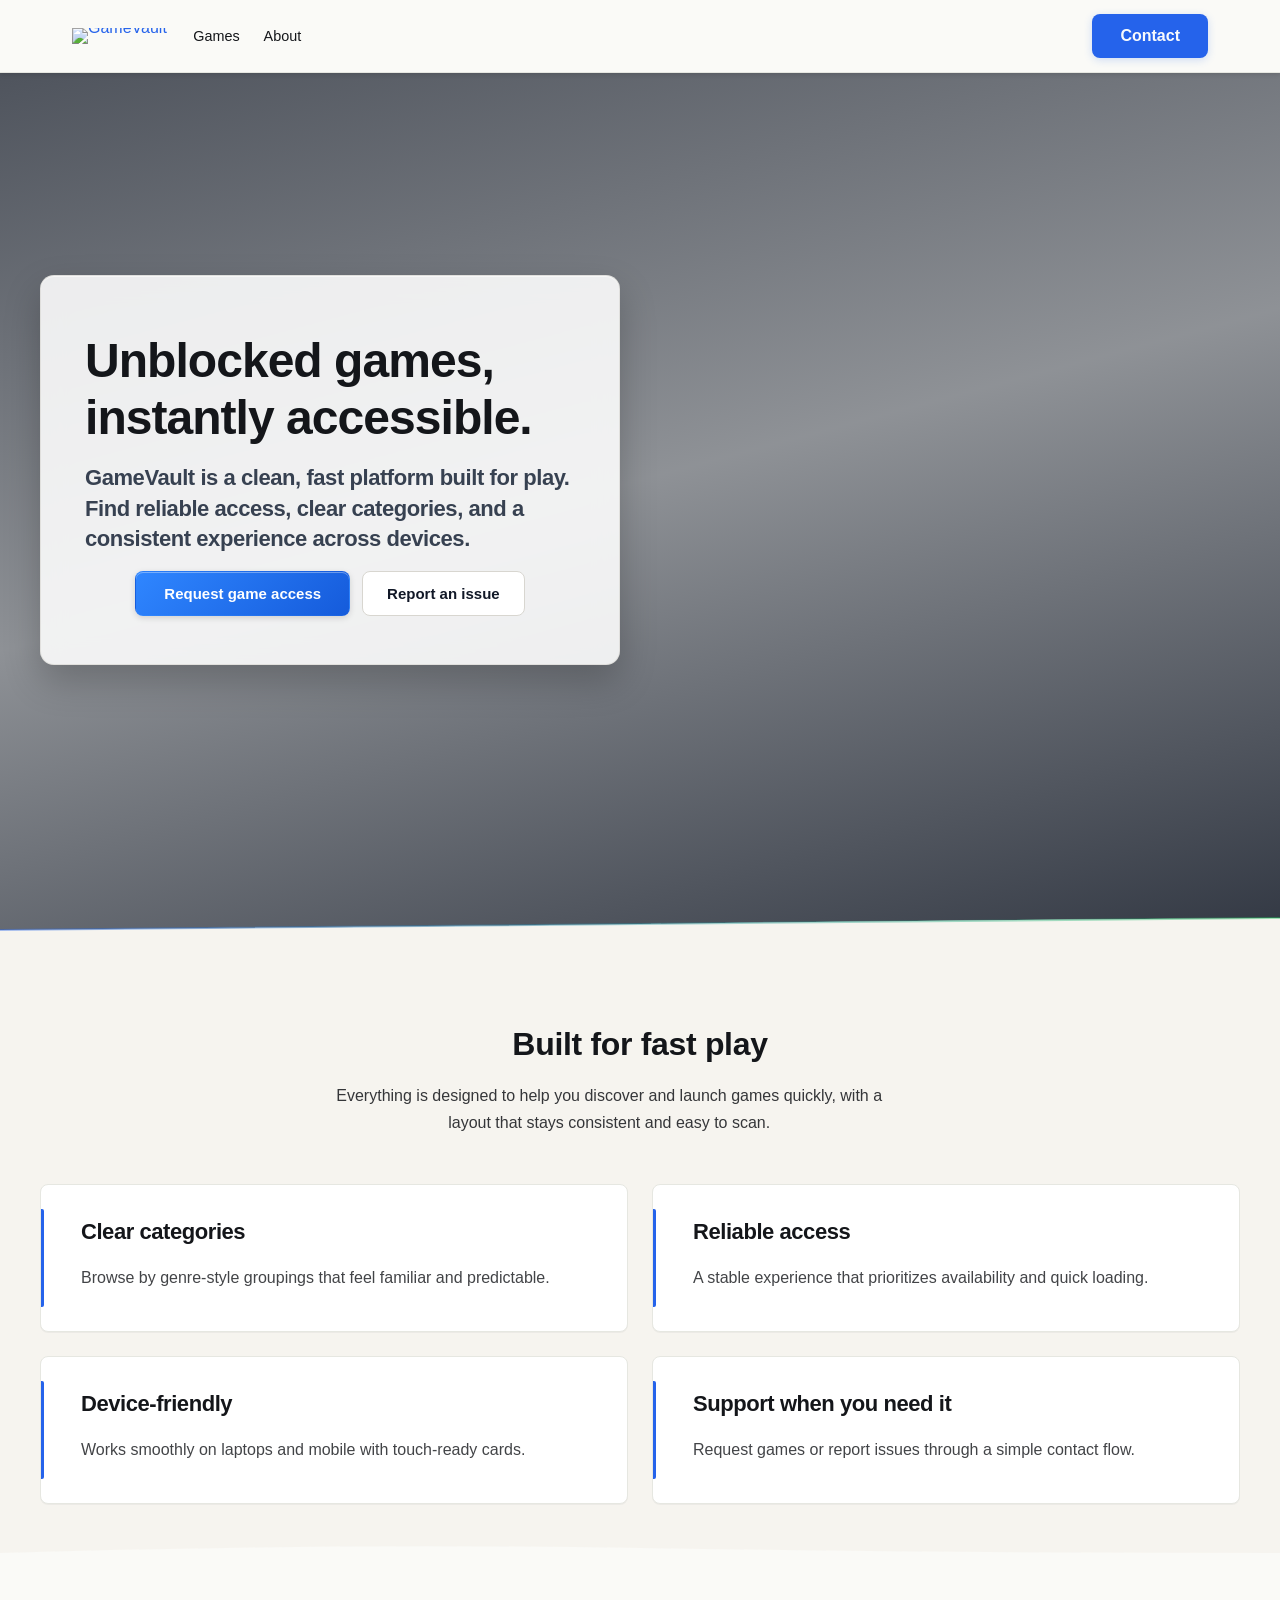
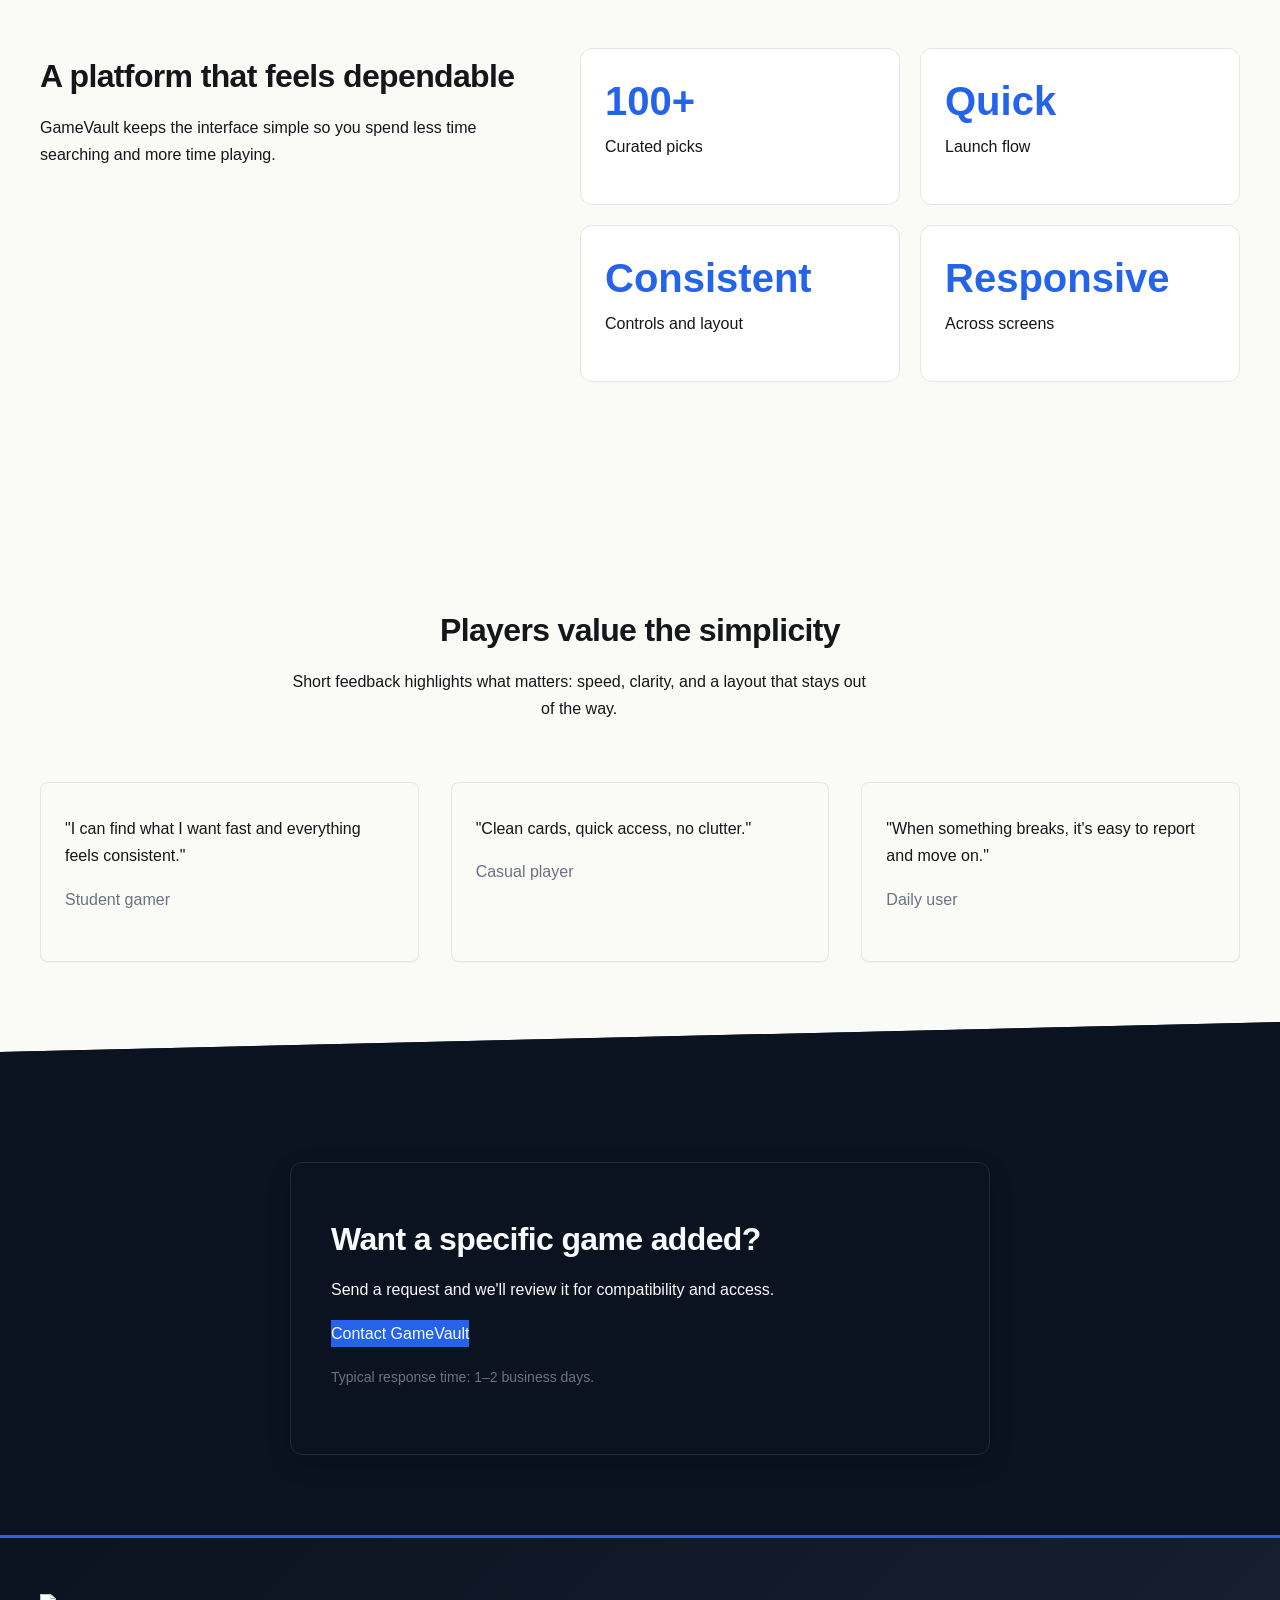
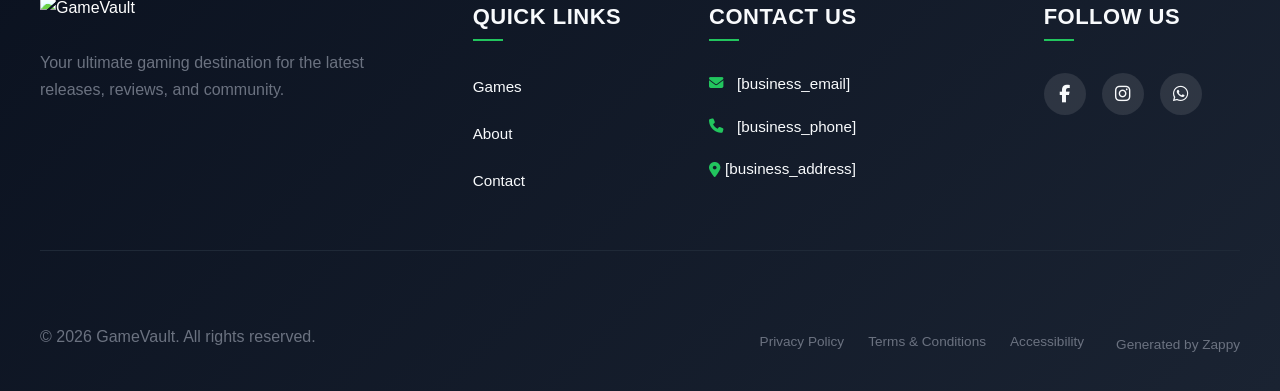
==== commit 2976f180: "Background sync: Progressive GitHub Sync" ====
--- a/public/index.html
+++ b/public/index.html
@@ -1 +1 @@
-<!doctype html><html dir="ltr" lang="en"><head><meta charset="UTF-8"><meta content="width=device-width,initial-scale=1" name="viewport"><meta content="index, follow" name="robots"><title>Play Unblocked Games Instantly — GameVault</title><meta content="GameVault delivers free online games you can play anywhere, anytime. No restrictions, no downloads—just pure gaming entertainment at your fingertips." name="description"><meta content="unblocked games website, free online games, GameVault, online gaming platform, play games instantly" name="keywords"><link href="/assets/favicon.ico" rel="icon" type="image/x-icon"><link href="/assets/favicon-16x16.png" rel="icon" type="image/png" sizes="16x16"><link href="/assets/favicon-32x32.png" rel="icon" type="image/png" sizes="32x32"><link href="/assets/favicon-48x48.png" rel="icon" type="image/png" sizes="48x48"><link href="/assets/favicon-192x192.png" rel="icon" type="image/png" sizes="192x192"><link href="/assets/favicon-512x512.png" rel="icon" type="image/png" sizes="512x512"><link href="/assets/apple-touch-icon.png" rel="apple-touch-icon"><script>!function(){"use strict";var t="69342d5d-1fe4-4ef4-a650-7d16150453d5",e="https://api.zappy5.com/api/analytics/track",a=18e5,n=2592e6,o=!0,i=!0,r=!0;var s=function(){var e="zappy_visitor_"+t,a=null;try{if(a=localStorage.getItem(e)){var o=JSON.parse(a),i=Date.now();if(i-o.created<n)return o.lastSeen=i,localStorage.setItem(e,JSON.stringify(o)),o.id}}catch(t){console.warn("Zappy Analytics: LocalStorage not available")}var r="zv_"+Date.now()+"_"+Math.random().toString(36).substr(2,9);try{localStorage.setItem(e,JSON.stringify({id:r,created:Date.now(),lastSeen:Date.now()}))}catch(t){}return r}(),c=function(){var e="zappy_session_"+t,n=null;try{if(n=sessionStorage.getItem(e)){var o=JSON.parse(n),i=Date.now();if(i-o.timestamp<a)return o.timestamp=i,sessionStorage.setItem(e,JSON.stringify(o)),o.id}}catch(t){console.warn("Zappy Analytics: SessionStorage not available")}var r="zs_"+Date.now()+"_"+Math.random().toString(36).substr(2,9);try{sessionStorage.setItem(e,JSON.stringify({id:r,timestamp:Date.now()}))}catch(t){}return r}();function l(a,n){n=n||{};var o={website_id:t,event_type:a,page_path:window.location.pathname,referrer:document.referrer||"direct",visitor_id:s,session_id:c,metadata:n};if(navigator.sendBeacon){var i=new Blob([JSON.stringify(o)],{type:"application/json"});navigator.sendBeacon(e,i)}else fetch(e,{method:"POST",headers:{"Content-Type":"application/json"},body:JSON.stringify(o),keepalive:!0}).catch(function(t){console.warn("Zappy Analytics: Failed to track event",t)})}o&&l("pageview",{title:document.title,url:window.location.href}),i&&document.addEventListener("click",function(t){var e=t.target;if("BUTTON"===e.tagName||e.closest("button")){var a="BUTTON"===e.tagName?e:e.closest("button");l("click",{element:"button",text:a.textContent.trim().substring(0,100),id:a.id||null,class:a.className||null})}else if("A"===e.tagName||e.closest("a")){var n="A"===e.tagName?e:e.closest("a");l("navigation",{element:"link",text:n.textContent.trim().substring(0,100),href:n.href,external:n.hostname!==window.location.hostname})}},!0),r&&document.addEventListener("submit",function(t){var e=t.target;l("form_submit",{form_id:e.id||null,form_name:e.name||null,form_action:e.action||null,form_method:e.method||"GET"})},!0);var d=Date.now();window.addEventListener("beforeunload",function(){l("page_unload",{time_on_page:Math.floor((Date.now()-d)/1e3),page_path:window.location.pathname})}),window.zappyAnalytics={track:l,getVisitorId:function(){return s},getSessionId:function(){return c}}}()</script><meta content="Play Unblocked Games Instantly — GameVault" property="og:title"><meta content="GameVault delivers free online games you can play anywhere, anytime. No restrictions, no downloads—just pure gaming entertainment at your fingertips." property="og:description"><meta content="website" property="og:type"><meta content="en_US" property="og:locale"><meta content="summary_large_image" name="twitter:card"><meta content="Play Unblocked Games Instantly — GameVault" name="twitter:title"><meta content="GameVault delivers free online games you can play anywhere, anytime. No restrictions, no downloads—just pure gaming entertainment at your fingertips." name="twitter:description"><link href="https://cdnjs.cloudflare.com/ajax/libs/font-awesome/6.4.0/css/all.min.css" rel="stylesheet"><link href="/assets/favicon.ico" rel="icon" type="image/x-icon"><link href="/assets/favicon-16x16.png" rel="icon" type="image/png" sizes="16x16"><link href="/assets/favicon-32x32.png" rel="icon" type="image/png" sizes="32x32"><link href="/assets/favicon-48x48.png" rel="icon" type="image/png" sizes="48x48"><link href="/assets/favicon-192x192.png" rel="icon" type="image/png" sizes="192x192"><link href="/assets/favicon-512x512.png" rel="icon" type="image/png" sizes="512x512"><link href="/assets/apple-touch-icon.png" rel="apple-touch-icon"><link href="https://cdn.jsdelivr.net/npm/vanilla-cookieconsent@3/dist/cookieconsent.css" rel="stylesheet"><script src="https://cdn.jsdelivr.net/npm/vanilla-cookieconsent@3/dist/cookieconsent.umd.js"></script><script src="https://cdn.jsdelivr.net/gh/mickidum/acc_toolbar/acctoolbar/acctoolbar.min.js"></script><link href="/styles.css" rel="stylesheet"><style id="zappy-dropdown-submenu-styles">#navMenu li:has(.sub-menu),.nav-menu li:has(.sub-menu),.navbar li:has(.sub-menu),nav li:has(.sub-menu){position:relative}#navMenu .sub-menu,.nav-menu .sub-menu,.navbar .sub-menu,nav .sub-menu{display:block!important;position:absolute!important;top:100%;left:0;min-width:220px;background:#fff;border-radius:8px;box-shadow:0 8px 25px rgba(0,0,0,.15);padding:8px 0;opacity:0;visibility:hidden;transform:translateY(10px);transition:all .3s ease;z-index:1000;list-style:none;pointer-events:none}#navMenu li:hover>.sub-menu,.nav-menu li:hover>.sub-menu,.navbar li:hover>.sub-menu,nav li:hover>.sub-menu{opacity:1!important;visibility:visible!important;transform:translateY(0)!important;pointer-events:auto!important}.sub-menu li{list-style:none;margin:0;padding:0}.sub-menu a{display:block!important;padding:10px 16px!important;color:#333!important;font-weight:500;text-decoration:none;white-space:nowrap;transition:background-color .2s}.sub-menu a:hover{background-color:#f5f5f5}[dir=rtl] .nav-menu .sub-menu,[dir=rtl] .navbar .sub-menu,[dir=rtl] nav .sub-menu,html[lang=ar] .nav-menu .sub-menu,html[lang=ar] .navbar .sub-menu,html[lang=ar] nav .sub-menu,html[lang=he] .nav-menu .sub-menu,html[lang=he] .navbar .sub-menu,html[lang=he] nav .sub-menu{left:auto!important;right:0!important}.sub-menu:empty,.sub-menu:not(:has(li)),.sub-menu:not(:has(li:not(.zappy-hidden-menu-item))){display:none!important;opacity:0!important;visibility:hidden!important;pointer-events:none!important}li:has(.menu-group-title):hover>.sub-menu{opacity:1!important;visibility:visible!important;transform:translateY(0)!important;pointer-events:auto!important}#navMenu>li>.menu-group-title,.nav-menu>li>.menu-group-title{display:inline-block;padding:.5rem 1rem;cursor:default;user-select:none}@media (max-width:768px){#navMenu .sub-menu,.nav-menu .sub-menu,.navbar .sub-menu,nav .sub-menu{position:static!important;transform:none!important;box-shadow:none!important;background:0 0!important;max-height:0;overflow:hidden;opacity:0;visibility:hidden;transition:max-height .3s ease,opacity .3s ease;padding:0!important;border-radius:0!important}.sub-menu.mobile-expanded{max-height:500px!important;opacity:1!important;visibility:visible!important;padding:8px 0 8px 16px!important}[dir=rtl] .sub-menu.mobile-expanded,html[lang=he] .sub-menu.mobile-expanded{padding:8px 16px 8px 0!important}#navMenu li:hover>.sub-menu,.nav-menu li:hover>.sub-menu,.navbar li:hover>.sub-menu,nav li:hover>.sub-menu{opacity:0;visibility:hidden;pointer-events:none}#navMenu li>.sub-menu.mobile-expanded,.nav-menu li>.sub-menu.mobile-expanded,.navbar li>.sub-menu.mobile-expanded,nav li>.sub-menu.mobile-expanded{opacity:1!important;visibility:visible!important;pointer-events:auto!important}#navMenu li:has(.sub-menu),.nav-menu li:has(.sub-menu),.navbar li:has(.sub-menu),nav li:has(.sub-menu){display:flex!important;flex-wrap:wrap!important;align-items:center!important;position:relative!important;min-height:44px!important}#navMenu li:has(.sub-menu)>a,.nav-menu li:has(.sub-menu)>a,.navbar li:has(.sub-menu)>a,nav li:has(.sub-menu)>a{flex:1!important;min-width:0!important}#navMenu li:has(.sub-menu)>.menu-group-title,.nav-menu li:has(.sub-menu)>.menu-group-title,.navbar li:has(.sub-menu)>.menu-group-title,nav li:has(.sub-menu)>.menu-group-title{flex:1!important;min-width:0!important;padding:0!important;line-height:inherit!important}#navMenu li:has(.sub-menu)>.sub-menu,.nav-menu li:has(.sub-menu)>.sub-menu,.navbar li:has(.sub-menu)>.sub-menu,nav li:has(.sub-menu)>.sub-menu{flex-basis:100%!important;width:100%!important}#navMenu li:has(.sub-menu)>a [class*=arrow],#navMenu li:has(.sub-menu)>a [class*=chevron],.nav-menu li:has(.sub-menu)>a .fa-angle-down,.nav-menu li:has(.sub-menu)>a .fa-chevron-down,.nav-menu li:has(.sub-menu)>a [class*=arrow],.nav-menu li:has(.sub-menu)>a [class*=chevron],nav li:has(.sub-menu)>a [class*=arrow],nav li:has(.sub-menu)>a [class*=chevron]{display:none!important;visibility:hidden!important}.mobile-submenu-toggle{display:flex!important;align-items:center!important;justify-content:center!important;width:44px!important;height:auto!important;background:0 0!important;border:none!important;cursor:pointer!important;color:var(--text-dark)!important;position:static!important;flex-shrink:0!important;align-self:stretch!important;z-index:2!important;padding:0!important;margin:0!important}.mobile-submenu-toggle::after{content:''!important;width:0!important;height:0!important;border-left:6px solid transparent!important;border-right:6px solid transparent!important;border-top:7px solid currentColor!important;transition:transform .3s ease!important}.mobile-submenu-toggle.expanded::after{transform:rotate(180deg)!important}.sub-menu a{padding:10px 0!important;display:block!important;color:var(--text-dark)!important}.navbar .sub-menu li a,.zappy-products-dropdown .sub-menu a,nav.navbar .sub-menu li a{color:var(--text-dark)!important}}@media (min-width:769px){.mobile-submenu-toggle{display:none!important}}</style><style id="zappy-widget-visibility">#mic-access-tool-box,#mic-access-tool-general-button,#mic-init-access-tool #mic-access-tool-box,#mic-init-access-tool #mic-access-tool-general-button,#mic-init-access-tool .mic-access-tool-general-button,._access-icon,._access-menu,.mic-access-tool-box,.mic-access-tool-general-button,div[id*=mic-access-tool-box]{display:none!important;visibility:hidden!important;opacity:0!important;pointer-events:none!important}</style></head><body><nav class="navbar"><button aria-label="Menu" class="mobile-toggle" id="mobileToggle"><svg viewbox="0 0 24 24" fill="none" height="24" width="24" class="hamburger-icon"><path d="M3 12h18M3 6h18M3 18h18" stroke="currentColor" stroke-width="2" stroke-linecap="round"></path></svg><svg viewbox="0 0 24 24" fill="none" height="24" width="24" class="close-icon" style="display:none"><path d="M18 6L6 18M6 6l12 12" stroke="currentColor" stroke-width="2" stroke-linecap="round"></path></svg></button><button aria-label="Call" class="phone-header-btn"><svg viewbox="0 0 24 24" fill="currentColor" height="20" width="20"><path d="M22 16.92v3a2 2 0 0 1-2.18 2 19.79 19.79 0 0 1-8.63-3.07 19.5 19.5 0 0 1-6-6 19.79 19.79 0 0 1-3.07-8.67A2 2 0 0 1 4.11 2h3a2 2 0 0 1 2 1.72 12.84 12.84 0 0 0 .7 2.81 2 2 0 0 1-.45 2.11L8.09 9.91a16 16 0 0 0 6 6l1.27-1.27a2 2 0 0 1 2.11-.45 12.84 12.84 0 0 0 2.81.7A2 2 0 0 1 22 16.92z"></path></svg></button><div class="nav-container"><div class="nav-brand"><a href="/" class="logo-link"><img alt="GameVault" class="logo" src="/assets/gamevault-gaming-logo.webp"></a></div><ul class="nav-menu" id="navMenu"><li><a href="/games">Games</a></li><li><a href="/about">About</a></li></ul><div class="nav-cta-container"><a href="/contact" class="nav-cta-btn">Contact</a></div></div></nav><main><section class="home-hero-section" data-layout-spec="Home-Hero" data-hero-type="fullscreen-scrim"><img alt="GameVault unblocked games platform interface" class="hero-bg" src="/assets/site-home-hero-bg.webp" data-context="Dynamic gaming environment showing multiple gaming screens with vibrant blue and green lighting effects, modern gaming setup with controllers and keyboards visible, energetic atmosphere suggesting instant accessibility and unblocked gameplay, professional gaming platform aesthetic with clean interface elements visible in background" data-hero-bg="true" data-placeholder="home-hero-bg" data-preserve-bg="0" height="1080" width="1920"><div class="hero-scrim" aria-hidden="true"></div><div class="hero-content"><div class="hero-overlay-card"><h1>Unblocked games, instantly accessible.</h1><h3>GameVault is a clean, fast platform built for play. Find reliable access, clear categories, and a consistent experience across devices.</h3><div class="hero-cta-row"><a href="/contact" class="btn-primary">Request game access</a><a href="/contact" class="btn-secondary">Report an issue</a></div></div></div><div class="home-hero-divider-wrapper"><svg viewbox="0 0 1200 60" aria-hidden="true" data-no-icon-edit="true" preserveaspectratio="none" xmlns="http://www.w3.org/2000/svg"><defs><linearGradient id="divider-highlight" x1="0%" x2="100%" y1="0%" y2="0%"><stop offset="0%" style="stop-color:rgba(37,99,235,0.4);stop-opacity:1"></stop><stop offset="100%" style="stop-color:rgba(34,197,94,0.4);stop-opacity:1"></stop></linearGradient></defs><path d="M0,60 L0,30 Q300,28 600,24 T1200,18 L1200,60 Z" fill="#F6F4EF"></path><path d="M0,30 Q300,28 600,24 T1200,18" fill="#F6F4EF" stroke="url(#divider-highlight)" stroke-width="2"></path></svg></div></section><section class="home-benefits-section" data-layout-spec="Home-benefits"><div class="home-benefits-container"><div class="home-benefits-intro"><h2>Built for fast play</h2><p>Everything is designed to help you discover and launch games quickly, with a layout that stays consistent and easy to scan.</p></div><div class="home-benefits-grid"><article class="home-benefits-card"><div class="home-benefits-card-accent"></div><div class="home-benefits-card-content"><h3>Clear categories</h3><p>Browse by genre-style groupings that feel familiar and predictable.</p></div></article><article class="home-benefits-card"><div class="home-benefits-card-accent"></div><div class="home-benefits-card-content"><h3>Reliable access</h3><p>A stable experience that prioritizes availability and quick loading.</p></div></article><article class="home-benefits-card"><div class="home-benefits-card-accent"></div><div class="home-benefits-card-content"><h3>Device-friendly</h3><p>Works smoothly on laptops and mobile with touch-ready cards.</p></div></article><article class="home-benefits-card"><div class="home-benefits-card-accent"></div><div class="home-benefits-card-content"><h3>Support when you need it</h3><p>Request games or report issues through a simple contact flow.</p></div></article></div></div><div class="home-benefits-divider-wrapper"><svg viewbox="0 0 1200 40" aria-hidden="true" data-no-icon-edit="true" preserveaspectratio="none" xmlns="http://www.w3.org/2000/svg"><path d="M0,40 L0,25 Q300,15 600,20 T1200,25 L1200,40 Z" fill="var(--bg-light)"></path></svg></div></section><section class="home-stats-section" data-layout-spec="Home-stats"><div class="home-stats-container"><div class="home-stats-content-wrapper"><div class="home-stats-text-block"><h2>A platform that feels dependable</h2><p>GameVault keeps the interface simple so you spend less time searching and more time playing.</p></div><div class="home-stats-grid"><div class="home-stats-tile"><div class="home-stats-number">100+</div><p class="home-stats-descriptor">Curated picks</p></div><div class="home-stats-tile"><div class="home-stats-number">Quick</div><p class="home-stats-descriptor">Launch flow</p></div><div class="home-stats-tile"><div class="home-stats-number">Consistent</div><p class="home-stats-descriptor">Controls and layout</p></div><div class="home-stats-tile"><div class="home-stats-number">Responsive</div><p class="home-stats-descriptor">Across screens</p></div></div></div></div><div class="home-stats-divider-wrapper"><svg viewbox="0 0 1200 60" aria-hidden="true" data-no-icon-edit="true" preserveaspectratio="none" xmlns="http://www.w3.org/2000/svg"><path d="M0,60 L0,30 L150,30 L150,20 L300,20 L300,10 L450,10 L450,0 L600,0 L600,10 L750,10 L750,20 L900,20 L900,30 L1050,30 L1050,40 L1200,40 L1200,60 Z" fill="var(--bg-light)"></path></svg></div></section><section class="home-testimonials-section" data-layout-spec="Home-testimonials"><div class="home-testimonials-container"><div class="home-testimonials-intro"><h2>Players value the simplicity</h2><p>Short feedback highlights what matters: speed, clarity, and a layout that stays out of the way.</p></div><div class="home-testimonials-grid"><article class="home-testimonials-card"><p class="home-testimonials-quote">"I can find what I want fast and everything feels consistent."</p><p class="home-testimonials-attribution">Student gamer</p></article><article class="home-testimonials-card"><p class="home-testimonials-quote">"Clean cards, quick access, no clutter."</p><p class="home-testimonials-attribution">Casual player</p></article><article class="home-testimonials-card"><p class="home-testimonials-quote">"When something breaks, it's easy to report and move on."</p><p class="home-testimonials-attribution">Daily user</p></article></div></div><div class="home-testimonials-divider-wrapper"><svg viewbox="0 0 1200 60" aria-hidden="true" data-no-icon-edit="true" preserveaspectratio="none" xmlns="http://www.w3.org/2000/svg"><defs><linearGradient id="testimonials-fade" x1="0%" x2="0%" y1="0%" y2="100%"><stop offset="0%" style="stop-color:var(--bg-light);stop-opacity:1"></stop><stop offset="100%" style="stop-color:var(--bg-light);stop-opacity:0.4"></stop></linearGradient></defs><path d="M0,60 L0,30 L1200,0 L1200,60 Z" fill="var(--bg-dark)"></path><path d="M0,60 L0,30 L1200,0 L1200,60 Z" fill="var(--bg-dark)"></path></svg></div></section><section class="home-cta-section" data-layout-spec="Home-cta"><div class="home-cta-container"><div class="home-cta-panel"><h2>Want a specific game added?</h2><p>Send a request and we'll review it for compatibility and access.</p><a href="/contact" class="btn-primary home-cta-button">Contact GameVault</a><p class="home-cta-response-time"><small>Typical response time: 1–2 business days.</small></p></div></div></section></main><footer class="site-footer"><div class="footer-container"><div class="footer-top"><div class="footer-column footer-brand"><img alt="GameVault" class="logo" src="/assets/gamevault-gaming-logo.webp"><p class="footer-tagline">Your ultimate gaming destination for the latest releases, reviews, and community.</p></div><div class="footer-column footer-links"><h3 class="footer-heading">Quick Links</h3><ul class="footer-nav"><li><a href="/games">Games</a></li><li><a href="/about">About</a></li><li><a href="/contact">Contact</a></li></ul></div><div class="footer-column footer-contact"><h3 class="footer-heading">Contact Us</h3><ul class="contact-list"><li><i class="fas fa-envelope"></i><a href="mailto:[business_email]">[business_email]</a></li><li><i class="fas fa-phone"></i><a href="tel:[business_phone]">[business_phone]</a></li><li><a href="/"><i class="fas fa-map-marker-alt"></i><span>[business_address]</span></a></li></ul></div><div class="footer-column footer-social"><h3 class="footer-heading">Follow Us</h3><div class="social-links"><a href="[facebook_handle]" aria-label="Facebook"><i class="fab fa-facebook-f"></i></a><a href="[instagram_handle]" aria-label="Instagram"><i class="fab fa-instagram"></i></a><a href="[whatsapp_handle]" aria-label="WhatsApp"><i class="fab fa-whatsapp"></i></a></div></div></div><div class="footer-bottom"><div class="footer-bottom-left"><p class="copyright">© 2026 GameVault. All rights reserved.</p></div><div class="footer-bottom-right"><ul class="legal-links"><li><a href="/privacy">Privacy Policy</a></li><li><a href="/terms">Terms &amp; Conditions</a></li><li><a href="/accessibility">Accessibility</a></li></ul><a href="https://zappy5.com" class="zappy-attribution" target="_blank">Generated by Zappy</a></div></div></div></footer><a href="https://wa.me/[whatsapp_handle]" class="whatsapp-float" aria-label="WhatsApp"><i class="fab fa-whatsapp"></i></a><div data-integration="accessibility:toolbar"></div><script src="/script.js"></script><script id="zappy-mobile-submenu-script">!function(){function e(){if(window.innerWidth>768)return document.querySelectorAll(".mobile-submenu-toggle").forEach(function(e){e.remove()}),void document.querySelectorAll(".sub-menu.mobile-expanded").forEach(function(e){e.classList.remove("mobile-expanded")});document.querySelectorAll(".nav-menu li:has(.sub-menu), nav li:has(.sub-menu), .navbar li:has(.sub-menu), #navMenu li:has(.sub-menu)").forEach(function(e){if(!e.querySelector(".mobile-submenu-toggle")){var t=e.querySelector(".sub-menu"),n=e.querySelector(":scope > a");if(t&&n){var o=document.createElement("button");o.className="mobile-submenu-toggle",o.setAttribute("aria-label","Toggle submenu"),o.setAttribute("type","button"),n.insertAdjacentElement("afterend",o),o.addEventListener("click",function(e){e.preventDefault(),e.stopPropagation(),document.querySelectorAll(".sub-menu.mobile-expanded").forEach(function(e){if(e!==t){e.classList.remove("mobile-expanded");var n=e.parentElement.querySelector(".mobile-submenu-toggle");n&&n.classList.remove("expanded")}}),t.classList.toggle("mobile-expanded"),o.classList.toggle("expanded")})}}})}var t;"loading"===document.readyState?document.addEventListener("DOMContentLoaded",e):e(),window.addEventListener("resize",function(){clearTimeout(t),t=setTimeout(e,250)});var n=new MutationObserver(function(t){t.forEach(function(t){if("attributes"===t.type){var n=t.target;n.classList&&(n.classList.contains("active")||n.classList.contains("open"))&&setTimeout(e,100)}})});setTimeout(function(){document.querySelectorAll(".mobile-menu, .nav-menu, #navMenu, nav").forEach(function(e){n.observe(e,{attributes:!0,attributeFilter:["class","style"]})})},500)}()</script></body></html>+<!doctype html><html dir="ltr" lang="en"><head><meta charset="UTF-8"><meta content="width=device-width,initial-scale=1" name="viewport"><meta content="index, follow" name="robots"><title>Play Unblocked Games Instantly — GameVault</title><meta content="GameVault delivers free online games you can play anywhere, anytime. No restrictions, no downloads—just pure gaming entertainment at your fingertips." name="description"><meta content="unblocked games website, free online games, GameVault, online gaming platform, play games instantly" name="keywords"><link href="/assets/favicon.ico" rel="icon" type="image/x-icon"><link href="/assets/favicon-16x16.png" rel="icon" type="image/png" sizes="16x16"><link href="/assets/favicon-32x32.png" rel="icon" type="image/png" sizes="32x32"><link href="/assets/favicon-48x48.png" rel="icon" type="image/png" sizes="48x48"><link href="/assets/favicon-192x192.png" rel="icon" type="image/png" sizes="192x192"><link href="/assets/favicon-512x512.png" rel="icon" type="image/png" sizes="512x512"><link href="/assets/apple-touch-icon.png" rel="apple-touch-icon"><script>!function(){"use strict";var t="69342d5d-1fe4-4ef4-a650-7d16150453d5",e="https://api.zappy5.com/api/analytics/track",a=18e5,n=2592e6,o=!0,i=!0,r=!0;var s=function(){var e="zappy_visitor_"+t,a=null;try{if(a=localStorage.getItem(e)){var o=JSON.parse(a),i=Date.now();if(i-o.created<n)return o.lastSeen=i,localStorage.setItem(e,JSON.stringify(o)),o.id}}catch(t){console.warn("Zappy Analytics: LocalStorage not available")}var r="zv_"+Date.now()+"_"+Math.random().toString(36).substr(2,9);try{localStorage.setItem(e,JSON.stringify({id:r,created:Date.now(),lastSeen:Date.now()}))}catch(t){}return r}(),c=function(){var e="zappy_session_"+t,n=null;try{if(n=sessionStorage.getItem(e)){var o=JSON.parse(n),i=Date.now();if(i-o.timestamp<a)return o.timestamp=i,sessionStorage.setItem(e,JSON.stringify(o)),o.id}}catch(t){console.warn("Zappy Analytics: SessionStorage not available")}var r="zs_"+Date.now()+"_"+Math.random().toString(36).substr(2,9);try{sessionStorage.setItem(e,JSON.stringify({id:r,timestamp:Date.now()}))}catch(t){}return r}();function l(a,n){n=n||{};var o={website_id:t,event_type:a,page_path:window.location.pathname,referrer:document.referrer||"direct",visitor_id:s,session_id:c,metadata:n};if(navigator.sendBeacon){var i=new Blob([JSON.stringify(o)],{type:"application/json"});navigator.sendBeacon(e,i)}else fetch(e,{method:"POST",headers:{"Content-Type":"application/json"},body:JSON.stringify(o),keepalive:!0}).catch(function(t){console.warn("Zappy Analytics: Failed to track event",t)})}o&&l("pageview",{title:document.title,url:window.location.href}),i&&document.addEventListener("click",function(t){var e=t.target;if("BUTTON"===e.tagName||e.closest("button")){var a="BUTTON"===e.tagName?e:e.closest("button");l("click",{element:"button",text:a.textContent.trim().substring(0,100),id:a.id||null,class:a.className||null})}else if("A"===e.tagName||e.closest("a")){var n="A"===e.tagName?e:e.closest("a");l("navigation",{element:"link",text:n.textContent.trim().substring(0,100),href:n.href,external:n.hostname!==window.location.hostname})}},!0),r&&document.addEventListener("submit",function(t){var e=t.target;l("form_submit",{form_id:e.id||null,form_name:e.name||null,form_action:e.action||null,form_method:e.method||"GET"})},!0);var d=Date.now();window.addEventListener("beforeunload",function(){l("page_unload",{time_on_page:Math.floor((Date.now()-d)/1e3),page_path:window.location.pathname})}),window.zappyAnalytics={track:l,getVisitorId:function(){return s},getSessionId:function(){return c}}}()</script><meta content="Play Unblocked Games Instantly — GameVault" property="og:title"><meta content="GameVault delivers free online games you can play anywhere, anytime. No restrictions, no downloads—just pure gaming entertainment at your fingertips." property="og:description"><meta content="website" property="og:type"><meta content="en_US" property="og:locale"><meta content="summary_large_image" name="twitter:card"><meta content="Play Unblocked Games Instantly — GameVault" name="twitter:title"><meta content="GameVault delivers free online games you can play anywhere, anytime. No restrictions, no downloads—just pure gaming entertainment at your fingertips." name="twitter:description"><link href="https://cdnjs.cloudflare.com/ajax/libs/font-awesome/6.4.0/css/all.min.css" rel="stylesheet"><link href="/assets/favicon.ico" rel="icon" type="image/x-icon"><link href="/assets/favicon-16x16.png" rel="icon" type="image/png" sizes="16x16"><link href="/assets/favicon-32x32.png" rel="icon" type="image/png" sizes="32x32"><link href="/assets/favicon-48x48.png" rel="icon" type="image/png" sizes="48x48"><link href="/assets/favicon-192x192.png" rel="icon" type="image/png" sizes="192x192"><link href="/assets/favicon-512x512.png" rel="icon" type="image/png" sizes="512x512"><link href="/assets/apple-touch-icon.png" rel="apple-touch-icon"><link href="https://cdn.jsdelivr.net/npm/vanilla-cookieconsent@3/dist/cookieconsent.css" rel="stylesheet"><script src="https://cdn.jsdelivr.net/npm/vanilla-cookieconsent@3/dist/cookieconsent.umd.js"></script><script src="https://cdn.jsdelivr.net/gh/mickidum/acc_toolbar/acctoolbar/acctoolbar.min.js"></script><link href="/styles.css" rel="stylesheet"><style id="zappy-dropdown-submenu-styles">#navMenu li:has(.sub-menu),.nav-menu li:has(.sub-menu),.navbar li:has(.sub-menu),nav li:has(.sub-menu){position:relative}#navMenu .sub-menu,.nav-menu .sub-menu,.navbar .sub-menu,nav .sub-menu{display:block!important;position:absolute!important;top:100%;left:0;min-width:220px;background:#fff;border-radius:8px;box-shadow:0 8px 25px rgba(0,0,0,.15);padding:8px 0;opacity:0;visibility:hidden;transform:translateY(10px);transition:all .3s ease;z-index:1000;list-style:none;pointer-events:none}#navMenu li:hover>.sub-menu,.nav-menu li:hover>.sub-menu,.navbar li:hover>.sub-menu,nav li:hover>.sub-menu{opacity:1!important;visibility:visible!important;transform:translateY(0)!important;pointer-events:auto!important}.sub-menu li{list-style:none;margin:0;padding:0}.sub-menu a{display:block!important;padding:10px 16px!important;color:#333!important;font-weight:500;text-decoration:none;white-space:nowrap;transition:background-color .2s}.sub-menu a:hover{background-color:#f5f5f5}[dir=rtl] .nav-menu .sub-menu,[dir=rtl] .navbar .sub-menu,[dir=rtl] nav .sub-menu,html[lang=ar] .nav-menu .sub-menu,html[lang=ar] .navbar .sub-menu,html[lang=ar] nav .sub-menu,html[lang=he] .nav-menu .sub-menu,html[lang=he] .navbar .sub-menu,html[lang=he] nav .sub-menu{left:auto!important;right:0!important}.sub-menu:empty,.sub-menu:not(:has(li)),.sub-menu:not(:has(li:not(.zappy-hidden-menu-item))){display:none!important;opacity:0!important;visibility:hidden!important;pointer-events:none!important}li:has(.menu-group-title):hover>.sub-menu{opacity:1!important;visibility:visible!important;transform:translateY(0)!important;pointer-events:auto!important}#navMenu>li>.menu-group-title,.nav-menu>li>.menu-group-title{display:inline-block;padding:.5rem 1rem;cursor:default;user-select:none}@media (max-width:768px){#navMenu .sub-menu,.nav-menu .sub-menu,.navbar .sub-menu,nav .sub-menu{position:static!important;transform:none!important;box-shadow:none!important;background:0 0!important;max-height:0;overflow:hidden;opacity:0;visibility:hidden;transition:max-height .3s ease,opacity .3s ease;padding:0!important;border-radius:0!important}.sub-menu.mobile-expanded{max-height:500px!important;opacity:1!important;visibility:visible!important;padding:8px 0 8px 16px!important}[dir=rtl] .sub-menu.mobile-expanded,html[lang=he] .sub-menu.mobile-expanded{padding:8px 16px 8px 0!important}#navMenu li:hover>.sub-menu,.nav-menu li:hover>.sub-menu,.navbar li:hover>.sub-menu,nav li:hover>.sub-menu{opacity:0;visibility:hidden;pointer-events:none}#navMenu li>.sub-menu.mobile-expanded,.nav-menu li>.sub-menu.mobile-expanded,.navbar li>.sub-menu.mobile-expanded,nav li>.sub-menu.mobile-expanded{opacity:1!important;visibility:visible!important;pointer-events:auto!important}#navMenu li:has(.sub-menu),.nav-menu li:has(.sub-menu),.navbar li:has(.sub-menu),nav li:has(.sub-menu){display:flex!important;flex-wrap:wrap!important;align-items:center!important;position:relative!important;min-height:44px!important}#navMenu li:has(.sub-menu)>a,.nav-menu li:has(.sub-menu)>a,.navbar li:has(.sub-menu)>a,nav li:has(.sub-menu)>a{flex:1!important;min-width:0!important}#navMenu li:has(.sub-menu)>.menu-group-title,.nav-menu li:has(.sub-menu)>.menu-group-title,.navbar li:has(.sub-menu)>.menu-group-title,nav li:has(.sub-menu)>.menu-group-title{flex:1!important;min-width:0!important;padding:0!important;line-height:inherit!important}#navMenu li:has(.sub-menu)>.sub-menu,.nav-menu li:has(.sub-menu)>.sub-menu,.navbar li:has(.sub-menu)>.sub-menu,nav li:has(.sub-menu)>.sub-menu{flex-basis:100%!important;width:100%!important}#navMenu li:has(.sub-menu)>a [class*=arrow],#navMenu li:has(.sub-menu)>a [class*=chevron],.nav-menu li:has(.sub-menu)>a .fa-angle-down,.nav-menu li:has(.sub-menu)>a .fa-chevron-down,.nav-menu li:has(.sub-menu)>a [class*=arrow],.nav-menu li:has(.sub-menu)>a [class*=chevron],nav li:has(.sub-menu)>a [class*=arrow],nav li:has(.sub-menu)>a [class*=chevron]{display:none!important;visibility:hidden!important}.mobile-submenu-toggle{display:flex!important;align-items:center!important;justify-content:center!important;width:44px!important;height:auto!important;background:0 0!important;border:none!important;cursor:pointer!important;color:var(--text-dark)!important;position:static!important;flex-shrink:0!important;align-self:stretch!important;z-index:2!important;padding:0!important;margin:0!important}.mobile-submenu-toggle::after{content:''!important;width:0!important;height:0!important;border-left:6px solid transparent!important;border-right:6px solid transparent!important;border-top:7px solid currentColor!important;transition:transform .3s ease!important}.mobile-submenu-toggle.expanded::after{transform:rotate(180deg)!important}.sub-menu a{padding:10px 0!important;display:block!important;color:var(--text-dark)!important}.navbar .sub-menu li a,.zappy-products-dropdown .sub-menu a,nav.navbar .sub-menu li a{color:var(--text-dark)!important}}@media (min-width:769px){.mobile-submenu-toggle{display:none!important}}</style><style id="zappy-widget-visibility">#mic-access-tool-box,#mic-access-tool-general-button,#mic-init-access-tool #mic-access-tool-box,#mic-init-access-tool #mic-access-tool-general-button,#mic-init-access-tool .mic-access-tool-general-button,._access-icon,._access-menu,.mic-access-tool-box,.mic-access-tool-general-button,div[id*=mic-access-tool-box]{display:none!important;visibility:hidden!important;opacity:0!important;pointer-events:none!important}</style></head><body><nav class="navbar"><button aria-label="Menu" class="mobile-toggle" id="mobileToggle"><svg viewBox="0 0 24 24" fill="none" height="24" width="24" class="hamburger-icon"><path d="M3 12h18M3 6h18M3 18h18" stroke="currentColor" stroke-width="2" stroke-linecap="round"></path></svg><svg viewBox="0 0 24 24" fill="none" height="24" width="24" class="close-icon" style="display:none"><path d="M18 6L6 18M6 6l12 12" stroke="currentColor" stroke-width="2" stroke-linecap="round"></path></svg></button><button aria-label="Call" class="phone-header-btn"><svg viewBox="0 0 24 24" fill="currentColor" height="20" width="20"><path d="M22 16.92v3a2 2 0 0 1-2.18 2 19.79 19.79 0 0 1-8.63-3.07 19.5 19.5 0 0 1-6-6 19.79 19.79 0 0 1-3.07-8.67A2 2 0 0 1 4.11 2h3a2 2 0 0 1 2 1.72 12.84 12.84 0 0 0 .7 2.81 2 2 0 0 1-.45 2.11L8.09 9.91a16 16 0 0 0 6 6l1.27-1.27a2 2 0 0 1 2.11-.45 12.84 12.84 0 0 0 2.81.7A2 2 0 0 1 22 16.92z"></path></svg></button><div class="nav-container"><div class="nav-brand"><a href="/" class="logo-link"><img alt="GameVault" class="logo" src="/assets/gamevault-gaming-logo-1772652564828-35nyh4.webp?v=1772652565074-ex7xtt"></a></div><ul class="nav-menu" id="navMenu"><li><a href="/games">Games</a></li><li><a href="/about">About</a></li></ul><div class="nav-cta-container"><a href="/contact" class="nav-cta-btn">Contact</a></div></div></nav><main><section class="home-hero-section" data-layout-spec="Home-Hero" data-hero-type="fullscreen-scrim" data-zappy-bg-color="" data-zappy-bg-image="assets/site-home-hero-bg.webp" data-zappy-bg-overlay-color="#0b1220" data-zappy-bg-overlay-opacity="85" data-zappy-bg-type="image" data-zappy-bg-video-type="" data-zappy-bg-video-url="" id="zappy-section-1772652144648-4058"><img alt="GameVault unblocked games platform interface" class="hero-bg zappy-editable-image" src="/assets/site-home-hero-bg.webp" data-context="Dynamic gaming environment showing multiple gaming screens with vibrant blue and green lighting effects, modern gaming setup with controllers and keyboards visible, energetic atmosphere suggesting instant accessibility and unblocked gameplay, professional gaming platform aesthetic with clean interface elements visible in background" data-element-id="img-1772652577370-uauowmc7z" data-element-type="image" data-hero-background="true" data-hero-bg="true" data-placeholder="home-hero-bg" data-preserve-bg="0" data-resize-handler-attached="true" height="1080" width="1920"><div class="hero-scrim" style="opacity:1" aria-hidden="true"></div><div class="hero-content"><div class="hero-overlay-card"><h1>Unblocked games, instantly accessible.</h1><h3>GameVault is a clean, fast platform built for play. Find reliable access, clear categories, and a consistent experience across devices.</h3><div class="hero-cta-row" style="text-align:center!important;display:flex!important;justify-content:center!important;align-items:flex-start!important;width:100%!important"><a href="/games" class="btn-primary btn" data-element-id="btn-1772652577364-ulaafxz45" data-element-type="button" data-native-element="true" style="outline:0;border-color:transparent!important;color:#fff!important;background-color:transparent!important;background-image:linear-gradient(135deg,#2f86ff,#155bdb)!important">Request game access</a><a href="/contact" class="btn-secondary" data-element-id="btn-1772652577364-0dhop2o8p" data-element-type="button" data-native-element="true">Report an issue</a></div></div></div><div class="home-hero-divider-wrapper"><svg viewBox="0 0 1200 60" aria-hidden="true" data-no-icon-edit="true" preserveAspectRatio="none" xmlns="http://www.w3.org/2000/svg"><defs><linearGradient id="divider-highlight" x1="0%" x2="100%" y1="0%" y2="0%"><stop offset="0%" style="stop-color:rgba(37,99,235,0.4);stop-opacity:1"></stop><stop offset="100%" style="stop-color:rgba(34,197,94,0.4);stop-opacity:1"></stop></linearGradient></defs><path d="M0,60 L0,30 Q300,28 600,24 T1200,18 L1200,60 Z" fill="#F6F4EF"></path><path d="M0,30 Q300,28 600,24 T1200,18" fill="#F6F4EF" stroke="url(#divider-highlight)" stroke-width="2"></path></svg></div></section><section class="home-benefits-section" data-layout-spec="Home-benefits"><div class="home-benefits-container"><div class="home-benefits-intro"><h2>Built for fast play</h2><p>Everything is designed to help you discover and launch games quickly, with a layout that stays consistent and easy to scan.</p></div><div class="home-benefits-grid"><article class="home-benefits-card"><div class="home-benefits-card-accent"></div><div class="home-benefits-card-content"><h3>Clear categories</h3><p>Browse by genre-style groupings that feel familiar and predictable.</p></div></article><article class="home-benefits-card"><div class="home-benefits-card-accent"></div><div class="home-benefits-card-content"><h3>Reliable access</h3><p>A stable experience that prioritizes availability and quick loading.</p></div></article><article class="home-benefits-card"><div class="home-benefits-card-accent"></div><div class="home-benefits-card-content"><h3>Device-friendly</h3><p>Works smoothly on laptops and mobile with touch-ready cards.</p></div></article><article class="home-benefits-card"><div class="home-benefits-card-accent"></div><div class="home-benefits-card-content"><h3>Support when you need it</h3><p>Request games or report issues through a simple contact flow.</p></div></article></div></div><div class="home-benefits-divider-wrapper"><svg viewBox="0 0 1200 40" aria-hidden="true" data-no-icon-edit="true" preserveAspectRatio="none" xmlns="http://www.w3.org/2000/svg"><path d="M0,40 L0,25 Q300,15 600,20 T1200,25 L1200,40 Z" fill="var(--bg-light)"></path></svg></div></section><section class="home-stats-section" data-layout-spec="Home-stats"><div class="home-stats-container"><div class="home-stats-content-wrapper"><div class="home-stats-text-block"><h2>A platform that feels dependable</h2><p>GameVault keeps the interface simple so you spend less time searching and more time playing.</p></div><div class="home-stats-grid"><div class="home-stats-tile"><div class="home-stats-number">100+</div><p class="home-stats-descriptor">Curated picks</p></div><div class="home-stats-tile"><div class="home-stats-number">Quick</div><p class="home-stats-descriptor">Launch flow</p></div><div class="home-stats-tile"><div class="home-stats-number">Consistent</div><p class="home-stats-descriptor">Controls and layout</p></div><div class="home-stats-tile"><div class="home-stats-number">Responsive</div><p class="home-stats-descriptor">Across screens</p></div></div></div></div><div class="home-stats-divider-wrapper"><svg viewBox="0 0 1200 60" aria-hidden="true" data-no-icon-edit="true" preserveAspectRatio="none" xmlns="http://www.w3.org/2000/svg"><path d="M0,60 L0,30 L150,30 L150,20 L300,20 L300,10 L450,10 L450,0 L600,0 L600,10 L750,10 L750,20 L900,20 L900,30 L1050,30 L1050,40 L1200,40 L1200,60 Z" fill="var(--bg-light)"></path></svg></div></section><section class="home-testimonials-section" data-layout-spec="Home-testimonials"><div class="home-testimonials-container"><div class="home-testimonials-intro"><h2>Players value the simplicity</h2><p>Short feedback highlights what matters: speed, clarity, and a layout that stays out of the way.</p></div><div class="home-testimonials-grid"><article class="home-testimonials-card"><p class="home-testimonials-quote">"I can find what I want fast and everything feels consistent."</p><p class="home-testimonials-attribution">Student gamer</p></article><article class="home-testimonials-card"><p class="home-testimonials-quote">"Clean cards, quick access, no clutter."</p><p class="home-testimonials-attribution">Casual player</p></article><article class="home-testimonials-card"><p class="home-testimonials-quote">"When something breaks, it's easy to report and move on."</p><p class="home-testimonials-attribution">Daily user</p></article></div></div><div class="home-testimonials-divider-wrapper"><svg viewBox="0 0 1200 60" aria-hidden="true" data-no-icon-edit="true" preserveAspectRatio="none" xmlns="http://www.w3.org/2000/svg"><defs><linearGradient id="testimonials-fade" x1="0%" x2="0%" y1="0%" y2="100%"><stop offset="0%" style="stop-color:var(--bg-light);stop-opacity:1"></stop><stop offset="100%" style="stop-color:var(--bg-light);stop-opacity:0.4"></stop></linearGradient></defs><path d="M0,60 L0,30 L1200,0 L1200,60 Z" fill="var(--bg-dark)"></path><path d="M0,60 L0,30 L1200,0 L1200,60 Z" fill="var(--bg-dark)"></path></svg></div></section><section class="home-cta-section" data-layout-spec="Home-cta"><div class="home-cta-container"><div class="home-cta-panel"><h2>Want a specific game added?</h2><p>Send a request and we'll review it for compatibility and access.</p><a href="/contact" class="btn-primary home-cta-button">Contact GameVault</a><p class="home-cta-response-time"><small>Typical response time: 1–2 business days.</small></p></div></div></section></main><footer class="site-footer"><div class="footer-container"><div class="footer-top"><div class="footer-column footer-brand"><img alt="GameVault" class="logo" src="/assets/gamevault-gaming-logo-1772652564828-35nyh4.webp?v=1772652565074-ex7xtt"><p class="footer-tagline">Your ultimate gaming destination for the latest releases, reviews, and community.</p></div><div class="footer-column footer-links"><h3 class="footer-heading">Quick Links</h3><ul class="footer-nav"><li><a href="/games">Games</a></li><li><a href="/about">About</a></li><li><a href="/contact">Contact</a></li></ul></div><div class="footer-column footer-contact"><h3 class="footer-heading">Contact Us</h3><ul class="contact-list"><li><i class="fas fa-envelope"></i><a href="mailto:[business_email]">[business_email]</a></li><li><i class="fas fa-phone"></i><a href="tel:[business_phone]">[business_phone]</a></li><li><a href="/"><i class="fas fa-map-marker-alt"></i><span>[business_address]</span></a></li></ul></div><div class="footer-column footer-social"><h3 class="footer-heading">Follow Us</h3><div class="social-links"><a href="[facebook_handle]" aria-label="Facebook"><i class="fab fa-facebook-f"></i></a><a href="[instagram_handle]" aria-label="Instagram"><i class="fab fa-instagram"></i></a><a href="[whatsapp_handle]" aria-label="WhatsApp"><i class="fab fa-whatsapp"></i></a></div></div></div><div class="footer-bottom"><div class="footer-bottom-left"><p class="copyright">© 2026 GameVault. All rights reserved.</p></div><div class="footer-bottom-right"><ul class="legal-links"><li><a href="/privacy">Privacy Policy</a></li><li><a href="/terms">Terms &amp; Conditions</a></li><li><a href="/accessibility">Accessibility</a></li></ul><a href="https://zappy5.com" class="zappy-attribution" target="_blank">Generated by Zappy</a></div></div></div></footer><a href="https://wa.me/[whatsapp_handle]" class="whatsapp-float" aria-label="WhatsApp"><i class="fab fa-whatsapp"></i></a><div data-integration="accessibility:toolbar"></div><script src="/script.js"></script><script id="zappy-mobile-submenu-script">!function(){function e(){if(window.innerWidth>768)return document.querySelectorAll(".mobile-submenu-toggle").forEach(function(e){e.remove()}),void document.querySelectorAll(".sub-menu.mobile-expanded").forEach(function(e){e.classList.remove("mobile-expanded")});document.querySelectorAll(".nav-menu li:has(.sub-menu), nav li:has(.sub-menu), .navbar li:has(.sub-menu), #navMenu li:has(.sub-menu)").forEach(function(e){if(!e.querySelector(".mobile-submenu-toggle")){var t=e.querySelector(".sub-menu"),n=e.querySelector(":scope > a");if(t&&n){var o=document.createElement("button");o.className="mobile-submenu-toggle",o.setAttribute("aria-label","Toggle submenu"),o.setAttribute("type","button"),n.insertAdjacentElement("afterend",o),o.addEventListener("click",function(e){e.preventDefault(),e.stopPropagation(),document.querySelectorAll(".sub-menu.mobile-expanded").forEach(function(e){if(e!==t){e.classList.remove("mobile-expanded");var n=e.parentElement.querySelector(".mobile-submenu-toggle");n&&n.classList.remove("expanded")}}),t.classList.toggle("mobile-expanded"),o.classList.toggle("expanded")})}}})}var t;"loading"===document.readyState?document.addEventListener("DOMContentLoaded",e):e(),window.addEventListener("resize",function(){clearTimeout(t),t=setTimeout(e,250)});var n=new MutationObserver(function(t){t.forEach(function(t){if("attributes"===t.type){var n=t.target;n.classList&&(n.classList.contains("active")||n.classList.contains("open"))&&setTimeout(e,100)}})});setTimeout(function(){document.querySelectorAll(".mobile-menu, .nav-menu, #navMenu, nav").forEach(function(e){n.observe(e,{attributes:!0,attributeFilter:["class","style"]})})},500)}()</script></body></html>
